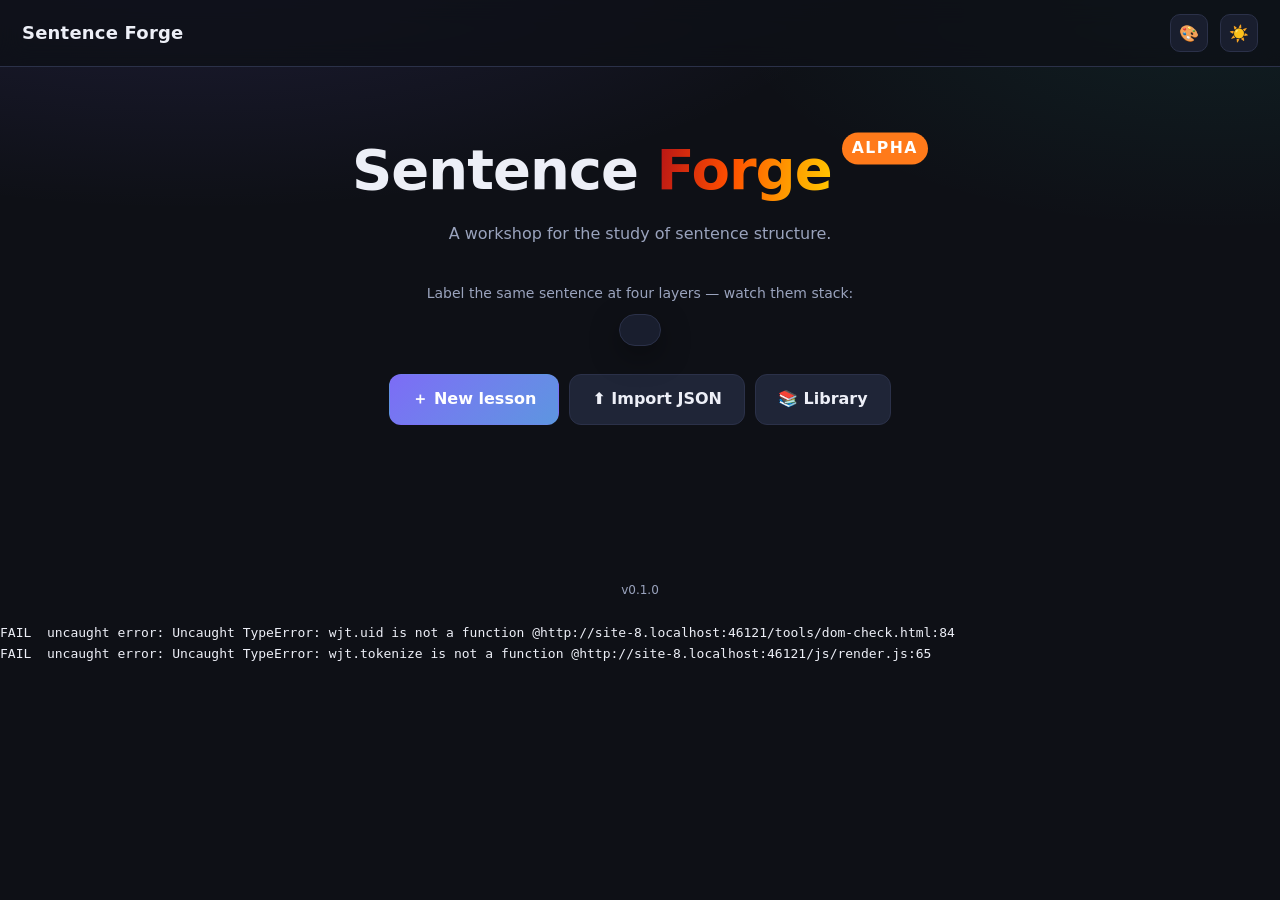
==== tools/dom-check.html @ 1b4c4500 "Clear 0.1.0 release blockers from the code audit Resolve the P0/P1 findings from docs/code-audit-0.1" ====
<!DOCTYPE html>
<html lang="en" data-theme="dark">
<head>
  <meta charset="UTF-8" />
  <title>Sentence Forge — DOM check</title>
  <link rel="stylesheet" href="../css/styles.css" />
</head>
<!--
  Headless render + runtime check. Not part of the app. It has two parts:

    - Parse-time checks (1–5): every label in the taxonomy renders its mark, each
      sample renders all its annotations, the palette builds, notes and the Key
      legend render. These use render/editor/store only.
    - Runtime checks (6–8): load the FULL app (app.js/display.js/quiz.js) against
      the real page chrome and verify boot, storage guards, the keyboard token
      selection path, and the confirmation dialog's a11y (audit P0-2/P0-3).

  Run it (the Git-Bash `>` redirect returns an EMPTY dump for this GUI process —
  use PowerShell Start-Process, which waits for the child and captures stdout):

    $edge = "C:\Program Files (x86)\Microsoft\Edge\Application\msedge.exe"
    $udd  = Join-Path $env:TEMP ("edge-udd-" + [guid]::NewGuid())
    $dump = Join-Path $env:TEMP ("dom-" + [guid]::NewGuid() + ".html")
    Start-Process -FilePath $edge -Wait -NoNewWindow -RedirectStandardOutput $dump `
      -ArgumentList "--headless=new","--disable-gpu","--no-sandbox",`
      "--virtual-time-budget=8000","--dump-dom","--user-data-dir=$udd",`
      "file:///C:/dev/sentences/tools/dom-check.html"
    node tools/dom-check-report.js $dump

  The temp user-data-dir and a Windows-style drive (file:///C:/…) are both
  required. Results are summarized in #result as PASS/FAIL lines. Read them with
  dom-check-report.js, NOT by grepping the dump — the dump includes this file's
  own script, and the strings "PASS" and "FAIL" appear in it as source text.
-->
<body>
  <!-- Real page chrome so app.js boots exactly as it does in index.html. -->
  <nav class="topbar">
    <a class="brand" href="#/">Sentence Forge</a>
    <button id="palette-toggle" aria-pressed="false">🎨</button>
    <button id="theme-toggle">☀️</button>
  </nav>
  <main id="app"></main>
  <div id="toasts" aria-live="polite"></div>
  <footer class="appfoot"><span data-role="version"></span></footer>
  <pre id="result"></pre>

  <script src="../js/labels.js"></script>
  <script src="../js/tokenize.js"></script>
  <script src="../js/store.js"></script>
  <script src="../js/examples.js"></script>
  <script src="../js/render.js"></script>
  <script src="../js/editor.js"></script>
  <script src="../js/display.js"></script>
  <script src="../js/quiz.js"></script>
  <script src="../js/app.js"></script>

  <script>
  (function () {
    var out = [];
    var fails = 0;
    function check(name, cond) {
      out.push((cond ? "PASS  " : "FAIL  ") + name);
      if (!cond) fails++;
    }
    function finish() {
      out.push(fails ? fails + " FAILURE(S)" : "ALL DOM CHECKS PASSED");
      document.getElementById("result").textContent = out.join("\n");
    }

    window.onerror = function (msg, src, line) {
      out.push("FAIL  uncaught error: " + msg + " @" + src + ":" + line);
      fails++;
      document.getElementById("result").textContent = out.join("\n");
    };

    var app = document.getElementById("app");

    // 1. Every label renders its mark over a real sentence: POS labels become
    //    chips above the word, the other three layers become span bars.
    //    One annotation per sentence keeps the lane packing trivial.
    Object.keys(wjt.LABELS).forEach(function (id) {
      var label = wjt.LABELS[id];
      var sentence = {
        id: wjt.uid(), text: "The curious fox darted across the frozen river.",
        annotations: [{ id: wjt.uid(), start: 4, end: 15, label: id, note: "" }],
      };
      var r = wjt.renderSentence(sentence, { layers: [label.layer] });
      app.appendChild(r.root);
      var isPos = label.layer === "pos";
      var mark = r.root.querySelector(isPos ? ".gl-chip" : ".gl-bar");
      check("label " + id + " renders a " + (isPos ? "chip" : "bar"), !!mark);
      if (mark) {
        check("label " + id + " mark carries its color",
          (mark.getAttribute("style") || "").indexOf(label.color) !== -1);
      }
      // A subtype must also render its parent's broad-class chip above it.
      if (isPos && label.parent) {
        check("subtype " + id + " renders a parent chip",
          !!r.root.querySelector(".gl-chip-parent"));
      }
    });

    // 2. Each sample lesson renders every one of its annotations.
    wjt.EXAMPLES.forEach(function (ex) {
      var lesson = ex.build();
      var marks = 0, expected = 0;
      lesson.sentences.forEach(function (s) {
        expected += s.annotations.length;
        var r = wjt.renderSentence(s, { layers: lesson.layers });
        app.appendChild(r.root);
        // Count one mark per annotation: bars, plus the *specific* chips only
        // (a POS subtype adds a second, parent chip that isn't its own mark).
        // Count distinct data-ann so a span wrapped across lines — which renders
        // one squared segment per line — still counts as a single mark.
        var ids = {};
        Array.prototype.forEach.call(
          r.root.querySelectorAll(".gl-bar, .gl-chip:not(.gl-chip-parent)"),
          function (el) { ids[el.dataset.ann] = 1; });
        marks += Object.keys(ids).length;
      });
      check("example " + ex.id + ": rendered " + marks + "/" + expected + " annotation marks",
        marks === expected && expected > 0);
    });

    // 3. The editor palette builds for all four layers, in both tier modes.
    [false, true].forEach(function (essentialOnly) {
      wjt.LAYER_ORDER.forEach(function (layerId) {
        var groups = 0, buttons = 0;
        if (wjt.layerHasSubtypes(layerId)) {
          wjt.baseLabelsForLayer(layerId).forEach(function (baseId) {
            var children = wjt.filterTier(wjt.childrenOf(baseId), essentialOnly);
            if (essentialOnly && !wjt.isEssential(baseId) && !children.length) return;
            groups++;
            buttons += 1 + children.length;
          });
        } else {
          buttons = groups = wjt.filterTier(wjt.labelsForLayer(layerId), essentialOnly).length;
        }
        check("palette layer " + layerId + " (essentialOnly=" + essentialOnly + "): " +
          groups + " groups / " + buttons + " buttons", groups > 0 && buttons > 0);
      });
    });

    // 4. Sentence-level note renders only when present, and is escaped.
    check("sentence note: null when absent",
      wjt.renderSentenceNote({ text: "No note." }) === null);
    check("sentence note: null when empty string",
      wjt.renderSentenceNote({ text: "x", notes: "" }) === null);
    var noteEl = wjt.renderSentenceNote({ text: "x", notes: "A <cleft> & such." });
    check("sentence note: renders a .sentence-note element",
      !!noteEl && noteEl.classList.contains("sentence-note"));
    check("sentence note: text is HTML-escaped",
      !!noteEl && noteEl.innerHTML.indexOf("&lt;cleft&gt;") !== -1 &&
      noteEl.innerHTML.indexOf("<cleft>") === -1);

    // 5. Present-mode Key legend: shows only shown layers annotated in the
    //    sentence, one item per distinct label (de-duped), swatch · abbr · name.
    var legSentence = {
      text: "x",
      annotations: [
        { label: "noun" }, { label: "noun" }, { label: "verb" },  // pos (noun repeats)
        { label: "subject" },                                      // part
      ],
    };
    check("legend: null when no layers shown",
      wjt.renderLegend(legSentence, []) === null);
    check("legend: null when shown layer has no annotations here",
      wjt.renderLegend({ text: "x", annotations: [{ label: "noun" }] }, ["clause"]) === null);
    var legEl = wjt.renderLegend(legSentence, ["pos"]);
    check("legend: renders a group for the shown layer",
      !!legEl && legEl.querySelectorAll(".legend-group").length === 1);
    check("legend: layer heading names the layer",
      !!legEl && legEl.querySelector(".legend-layer").textContent === wjt.LAYERS.pos.name);
    check("legend: one item per distinct label (noun de-duped)",
      !!legEl && legEl.querySelectorAll(".legend-item").length === 2);
    check("legend: item carries swatch, abbr, and name",
      !!legEl && (function () {
        var it = legEl.querySelector(".legend-item");
        return (it.querySelector(".swatch").getAttribute("style") || "").indexOf(wjt.LABELS.noun.color) !== -1 &&
          it.querySelector("b").textContent === wjt.LABELS.noun.abbr &&
          it.textContent.indexOf(wjt.LABELS.noun.name) !== -1;
      })());
    var legTwo = wjt.renderLegend(legSentence, ["pos", "part"]);
    check("legend: one group per shown layer with annotations",
      !!legTwo && legTwo.querySelectorAll(".legend-group").length === 2);

    /* -------------------------------------------------------------------- *
     * Runtime checks (6–8) — run AFTER app.js has booted the real app, so
     * these cover the P4 runtime paths the old harness never loaded. app.js
     * registered its DOMContentLoaded boot before this script, so its handler
     * fires first (clearing #app and routing to Home) and ours runs after.
     * -------------------------------------------------------------------- */
    document.addEventListener("DOMContentLoaded", function () {
      try { runtimeChecks(); }
      catch (e) { check("runtime checks threw: " + e.message, false); }
      finish();
    });

    function key(el, opts) {
      opts = opts || {};
      opts.bubbles = true; opts.cancelable = true;
      el.dispatchEvent(new KeyboardEvent("keydown", opts));
    }

    function runtimeChecks() {
      // 6. Boot renders content and the app didn't throw (audit P0-2). The Home
      //    view replaced #app wholesale; if boot had thrown, #app stays empty.
      check("P0-2: app booted and rendered a view into #app", app.children.length > 0);
      check("P0-2: footer version reflects wjt.VERSION",
        (document.querySelector('[data-role="version"]').textContent || "")
          .indexOf(wjt.VERSION) !== -1);

      // 6b. safeStorage swallows a store that throws on access, instead of
      //     letting it escape and blank the app (the P0-2 boot hazard).
      check("P0-2: wjt.safeStorage exposes get/set",
        !!wjt.safeStorage && typeof wjt.safeStorage.get === "function" &&
        typeof wjt.safeStorage.set === "function");
      var proto = Object.getPrototypeOf(localStorage);
      var origGet = proto.getItem, origSet = proto.setItem, savedOK = wjt.storageOK;
      try {
        proto.getItem = function () { throw new Error("storage disabled"); };
        proto.setItem = function () { throw new Error("storage disabled"); };
        wjt.storageOK = true;
        var got = wjt.safeStorage.get("anything");
        var setOK = wjt.safeStorage.set("anything", "x");
        check("P0-2: safeStorage.get returns null on a throwing store", got === null);
        check("P0-2: safeStorage.set returns false on a throwing store", setOK === false);
        check("P0-2: a throwing store flips wjt.storageOK false", wjt.storageOK === false);
      } finally {
        proto.getItem = origGet; proto.setItem = origSet; wjt.storageOK = savedOK;
      }

      // 7. Keyboard token selection (audit P0-3): interactive tokens are
      //    focusable buttons, and the keyboard gesture drives the SAME onSelect
      //    as a pointer drag — so a keyboard user can create a label.
      var picked = null;
      var r = wjt.renderSentence(
        { text: "The quick brown fox jumped.", annotations: [] },
        { layers: ["pos"], interactive: true, onSelect: function (range) { picked = range; } });
      app.appendChild(r.root);
      var toks = r.root.querySelectorAll(".gl-token");
      check("P0-3: interactive tokens are focusable buttons",
        toks.length > 0 && toks[0].getAttribute("role") === "button" &&
        toks[0].getAttribute("tabindex") !== null);
      check("P0-3: exactly one token starts in the Tab order (roving tabindex)",
        r.root.querySelectorAll('.gl-token[tabindex="0"]').length === 1);

      picked = null;
      key(toks[1], { key: "Enter" });
      check("P0-3: Enter on a token commits that single word",
        !!picked && picked.first === 1 && picked.last === 1);

      picked = null;
      key(toks[1], { key: "ArrowRight", shiftKey: true });  // extend head 1 -> 2
      var focused = r.root.querySelector('.gl-token[tabindex="0"]');
      check("P0-3: Shift+Arrow moves the roving focus to the extended word",
        focused === toks[2]);
      key(focused, { key: "Enter" });
      check("P0-3: Shift+Arrow then Enter commits a multi-word span",
        !!picked && picked.first === 1 && picked.last === 2);

      // 8. Confirmation dialog a11y (audit P0-3): named + Tab focus trap.
      var confirmed = false;
      wjt.confirmDialog({ message: "Delete this thing?", confirmText: "Delete",
        onConfirm: function () { confirmed = true; } });
      var modal = document.querySelector(".modal");
      check("P0-3: confirm dialog is a modal dialog",
        !!modal && modal.getAttribute("role") === "dialog" &&
        modal.getAttribute("aria-modal") === "true");
      var lb = modal && modal.getAttribute("aria-labelledby");
      var named = lb && document.getElementById(lb) &&
        document.getElementById(lb).textContent.indexOf("Delete this thing?") !== -1;
      check("P0-3: confirm dialog has an accessible name", !!named);

      var cancel = modal.querySelector(".btn:not(.btn-primary)");
      var ok = modal.querySelector(".btn-primary");
      // Focus-trap: assert only if headless focus tracking works (it does in
      // Chromium --headless=new); otherwise report that it was not exercised.
      ok.focus();
      if (document.activeElement === ok) {
        key(ok, { key: "Tab" });
        check("P0-3: Tab from the last button wraps to the first (focus trap)",
          document.activeElement === cancel);
        cancel.focus();
        key(cancel, { key: "Tab", shiftKey: true });
        check("P0-3: Shift+Tab from the first button wraps to the last",
          document.activeElement === ok);
      } else {
        check("P0-3: focus trap NOT EXERCISED (headless focus unavailable)", true);
      }
      // Close via Escape and confirm the callback never fired on a cancel path.
      key(document, { key: "Escape" });
      check("P0-3: Escape closes the dialog without confirming",
        !document.querySelector(".modal") && confirmed === false);
    }
  })();
  </script>
</body>
</html>
---- css/styles.css ----
/* ====================================================================
   Sentence Forge — design system
   ==================================================================== */

:root[data-theme="dark"] {
  --bg: #0e1016;
  --bg-soft: #141826;
  --card: #191e2e;
  --card-2: #1f2537;
  --line: #2b3149;
  --text: #edeff7;
  --muted: #9aa3bd;
  --accent: #7c6cf6;
  --accent-soft: rgba(124, 108, 246, 0.16);
  --accent-2: #2dd4bf;
  --danger: #f4574d;
  --ok: #34d399;
  --shadow: 0 10px 30px rgba(0, 0, 0, 0.35);
  --hl: rgba(255, 214, 79, 0.22);
  --hl-line: #ffd64f;
  --chip-text: #10131c;
  color-scheme: dark;
}

:root[data-theme="light"] {
  --bg: #f4f5fa;
  --bg-soft: #eceef6;
  --card: #ffffff;
  --card-2: #f6f7fc;
  --line: #dcdfeb;
  --text: #1c2133;
  --muted: #5d6478;
  --accent: #5b4bd6;
  --accent-soft: rgba(91, 75, 214, 0.12);
  --accent-2: #0d9488;
  --danger: #d43a31;
  --ok: #0e9f6e;
  --shadow: 0 10px 26px rgba(30, 35, 60, 0.12);
  --hl: rgba(255, 200, 40, 0.35);
  --hl-line: #d99c00;
  --chip-text: #16191f;
  color-scheme: light;
}

/* "Forge heat" brand palette — the glowing-metal gradient shared by the hero
   wordmark and the top-bar brand. Theme-independent (identical in light/dark). */
:root {
  --forge-gradient: linear-gradient(
    100deg,
    #b31217 0%, #ff4e00 20%, #ff9a00 35%, #ffd400 50%,
    #ff9a00 65%, #ff4e00 80%, #b31217 100%
  );
  --forge-solid: #ff7a1a;
}

* { box-sizing: border-box; margin: 0; padding: 0; }

html { scroll-behavior: smooth; }

body {
  font-family: "Segoe UI Variable Text", "Segoe UI", system-ui, -apple-system, "Helvetica Neue", sans-serif;
  background: var(--bg);
  background-image:
    radial-gradient(1200px 500px at 15% -10%, var(--accent-soft), transparent 60%),
    radial-gradient(900px 420px at 95% 0%, rgba(45, 212, 191, 0.08), transparent 55%);
  background-attachment: fixed;
  color: var(--text);
  line-height: 1.55;
  min-height: 100vh;
}

/* ---------------- top bar ---------------- */
.topbar {
  display: flex;
  align-items: center;
  gap: 12px;
  padding: 14px 22px;
  position: sticky;
  top: 0;
  z-index: 40;
  backdrop-filter: blur(12px);
  background: color-mix(in srgb, var(--bg) 78%, transparent);
  border-bottom: 1px solid var(--line);
}

.topbar .brand {
  font-weight: 700;
  font-size: 18px;
  letter-spacing: 0.2px;
  text-decoration: none;
  color: var(--text);
  display: flex;
  align-items: center;
  gap: 8px;
}

.topbar .brand .anvil {
  width: 22px;
  height: 22px;
  fill: var(--forge-solid);
  flex: none;
}
.topbar .brand em {
  font-style: normal;
  background: var(--forge-gradient);
  background-size: 100% 100%;
  -webkit-background-clip: text;
  background-clip: text;
  color: transparent;
}

/* Ko-fi badge lives in the footer. Centered under the version line. */
.appfoot .kofi { display: inline-flex; align-items: center; margin-top: 10px; }
.appfoot .kofi img { height: 36px; width: auto; border: 0; display: block; }

/* With the ko-fi badge gone from the topbar, the first toggle takes over the
   margin-left:auto that used to keep this cluster pinned to the right edge. */
#palette-toggle { margin-left: auto; }

#theme-toggle,
#palette-toggle {
  border: 1px solid var(--line);
  background: var(--card);
  color: var(--text);
  width: 38px;
  height: 38px;
  border-radius: 10px;
  font-size: 16px;
  cursor: pointer;
  transition: transform 0.15s ease, border-color 0.15s ease;
}
#theme-toggle:hover,
#palette-toggle:hover { transform: translateY(-1px); border-color: var(--accent); }
/* Pressed state for the color-blind palette toggle (aria-pressed=true). */
#palette-toggle[aria-pressed="true"] { border-color: var(--accent); box-shadow: inset 0 0 0 1px var(--accent); }

#app { max-width: 1060px; margin: 0 auto; padding: 26px 22px 90px; }

.view { animation: view-in 0.3s ease both; }
@keyframes view-in {
  from { opacity: 0; transform: translateY(8px); }
  to { opacity: 1; transform: none; }
}

/* ---------------- generic components ---------------- */
.card {
  background: var(--card);
  border: 1px solid var(--line);
  border-radius: 16px;
  padding: 20px;
  box-shadow: var(--shadow);
}

.btn {
  display: inline-flex;
  align-items: center;
  gap: 6px;
  padding: 8px 14px;
  border-radius: 10px;
  border: 1px solid var(--line);
  background: var(--card-2);
  color: var(--text);
  font: inherit;
  font-size: 14px;
  font-weight: 600;
  text-decoration: none;
  cursor: pointer;
  transition: transform 0.12s ease, border-color 0.12s ease, background 0.12s ease, box-shadow 0.12s ease;
  user-select: none;
}
.btn:hover { transform: translateY(-1px); border-color: var(--accent); }
.btn:active { transform: translateY(0); }
.btn:disabled { opacity: 0.55; cursor: default; transform: none; }

.btn-primary {
  background: linear-gradient(135deg, var(--accent), color-mix(in srgb, var(--accent) 60%, var(--accent-2)));
  border-color: transparent;
  color: #fff;
}
.btn-primary:hover { box-shadow: 0 6px 18px var(--accent-soft); border-color: transparent; }

.btn-accent { border-color: var(--accent-2); color: var(--accent-2); }
.btn-ghost { background: transparent; border-color: transparent; color: var(--muted); }
.btn-ghost:hover { color: var(--text); border-color: var(--line); }
.btn-danger:hover { border-color: var(--danger); color: var(--danger); }
.btn-sm { padding: 4px 9px; font-size: 13px; border-radius: 8px; }
.btn-big { padding: 12px 22px; font-size: 16px; border-radius: 12px; }

.btn-row { display: flex; align-items: center; gap: 10px; flex-wrap: wrap; margin-top: 12px; }
.btn-row-center { justify-content: center; }
.spacer { flex: 1; }

.muted-note { color: var(--muted); font-size: 13px; }

.pill {
  border: 1px solid var(--line);
  background: var(--card-2);
  color: var(--muted);
  font: inherit;
  font-size: 13px;
  font-weight: 600;
  padding: 5px 12px;
  border-radius: 999px;
  cursor: pointer;
  transition: all 0.15s ease;
}
.pill:hover { border-color: var(--accent); color: var(--text); }
.pill.is-on {
  background: var(--accent-soft);
  border-color: var(--accent);
  color: var(--text);
}
/* Fixed height so a pill that wraps to a second row never collapses into a
   thin bar; inline-flex vertically centers the label and its count. */
.pill-lg {
  display: inline-flex;
  align-items: center;
  min-height: 40px;
  box-sizing: border-box;
  font-size: 14px;
  padding: 8px 16px;
}
.pill-count {
  display: inline-block;
  background: var(--accent);
  color: #fff;
  border-radius: 999px;
  font-size: 11px;
  padding: 0 7px;
  margin-left: 4px;
}
.pill:not(.is-on) .pill-count { background: var(--line); color: var(--muted); }

.mini-pill {
  display: inline-block;
  font-size: 11px;
  font-weight: 700;
  letter-spacing: 0.3px;
  color: var(--accent);
  background: var(--accent-soft);
  border-radius: 999px;
  padding: 2px 9px;
  margin-right: 5px;
}

.swatch {
  display: inline-block;
  width: 14px;
  height: 14px;
  border-radius: 4px;
  background: var(--c, var(--accent));
  flex: none;
}

.empty-state { text-align: center; padding: 44px 24px; }
.empty-emoji { font-size: 42px; margin-bottom: 10px; }
.empty-anvil {
  width: 48px;
  height: 48px;
  fill: var(--muted);
  margin-bottom: 10px;
}
.empty-state p { color: var(--muted); max-width: 420px; margin: 6px auto 0; }

.hint-strip {
  margin: 16px 0;
  padding: 10px 16px;
  border-radius: 12px;
  border: 1px dashed var(--line);
  color: var(--muted);
  font-size: 14px;
  background: var(--bg-soft);
}

/* ---------------- toasts ---------------- */
#toasts {
  position: fixed;
  bottom: 20px;
  left: 50%;
  transform: translateX(-50%);
  display: flex;
  flex-direction: column;
  align-items: center;
  gap: 8px;
  z-index: 100;
  pointer-events: none;
}
.toast {
  background: var(--card);
  border: 1px solid var(--accent);
  color: var(--text);
  padding: 10px 18px;
  border-radius: 12px;
  font-size: 14px;
  box-shadow: var(--shadow);
  animation: toast-in 0.25s ease;
  max-width: min(90vw, 480px);
}
.toast.hide { opacity: 0; transition: opacity 0.4s ease; }
@keyframes toast-in { from { opacity: 0; transform: translateY(10px); } }

/* ====================================================================
   Library
   ==================================================================== */
.hero { text-align: center; padding: 34px 10px 30px; }
.hero h1 {
  font-size: clamp(38px, 6vw, 56px);
  font-weight: 800;
  letter-spacing: -1px;
}
.hero h1 .fx {
  background: var(--forge-gradient);
  background-size: 220% 100%;
  -webkit-background-clip: text;
  background-clip: text;
  color: transparent;
  animation: forge-heat 4s ease-in-out infinite;
}
@keyframes forge-heat {
  0%   { background-position: 0% 50%; }
  50%  { background-position: 100% 50%; }
  100% { background-position: 0% 50%; }
}
@media (prefers-reduced-motion: reduce) {
  .hero h1 .fx { animation: none; }
}
/* "Alpha" badge riding the end of the wordmark. */
.hero h1 .hero-alpha {
  display: inline-block;
  vertical-align: top;
  transform: translateY(0.35em);
  margin-left: 10px;
  font-size: 0.28em;
  font-weight: 800;
  letter-spacing: 1.5px;
  text-transform: uppercase;
  color: #fff;
  -webkit-text-fill-color: #fff;
  background: var(--forge-solid);
  border-radius: 999px;
  padding: 4px 10px;
}
.hero p { color: var(--muted); margin-top: 8px; font-size: 16px; }
.hero-actions { margin: 20px 0 42px; }

/* ---- "how the blocks work" self-playing demo (above Your lessons) ---- */
.blocks-demo { text-align: center; margin: 6px 0 8px; }
.blocks-demo-cap { color: var(--muted); font-size: 14px; margin-bottom: 10px; }
.blocks-demo-card {
  display: inline-block;
  position: relative;
  max-width: 100%;
  padding: 14px 20px 16px;
}
.blocks-demo-stage { display: flex; justify-content: center; }
.blocks-demo-stage .gl-sentence { align-items: center; }
/* Colour eases in with the Words layer instead of snapping on. */
.blocks-demo-stage .gl-token { transition: border-bottom-color 0.3s ease; }

.blocks-demo-steps {
  display: flex;
  align-items: center;
  justify-content: center;
  gap: 8px;
  margin-top: 12px;
}
.blocks-demo-pill {
  font-size: 11px;
  font-weight: 800;
  letter-spacing: 0.5px;
  text-transform: uppercase;
  color: var(--muted);
  background: var(--card-2);
  border: 1px solid var(--line);
  border-radius: 999px;
  padding: 3px 12px;
  transition: color 0.25s ease, background 0.25s ease, border-color 0.25s ease;
}
.blocks-demo-pill.is-on {
  color: var(--accent);
  background: var(--accent-soft);
  border-color: var(--accent);
}
.blocks-demo-arrow { color: var(--muted); font-size: 12px; opacity: 0.7; }

/* Fake pointer that clicks each step pill as its layer appears. */
.blocks-demo-cursor {
  position: absolute;
  top: 0;
  left: 0;
  width: 22px;
  height: 22px;
  z-index: 3;
  pointer-events: none;
  transform-origin: top left;
  transition: transform 0.45s cubic-bezier(0.4, 0.1, 0.2, 1);
  filter: drop-shadow(0 2px 3px rgba(0, 0, 0, 0.4));
}
.blocks-demo-cursor svg { display: block; }
.blocks-demo-cursor svg path {
  fill: #fff;
  stroke: #10131c;
  stroke-width: 1.4;
  stroke-linejoin: round;
}
/* The tap scale lives on the inner svg so it can't fight the wrapper's
   translate; its origin is the pointer tip so the tip stays put. */
.blocks-demo-cursor.is-tap svg {
  transform-origin: 6px 4px;
  animation: bd-cursor-tap 0.32s ease;
}
@keyframes bd-cursor-tap {
  0%, 100% { transform: scale(1); }
  45% { transform: scale(0.76); }
}
.blocks-demo-pill.is-tap { animation: bd-pill-tap 0.5s ease; }
@keyframes bd-pill-tap {
  0% { box-shadow: 0 0 0 0 var(--accent-soft); }
  100% { box-shadow: 0 0 0 9px transparent; }
}
@media (prefers-reduced-motion: reduce) {
  .blocks-demo-cursor { display: none; }
}

.lesson-grid {
  display: grid;
  grid-template-columns: repeat(auto-fill, minmax(310px, 1fr));
  gap: 16px;
  margin-top: 10px;
}
.lesson-card { display: flex; flex-direction: column; transition: transform 0.15s ease, border-color 0.15s ease; }
.lesson-card:hover { transform: translateY(-3px); border-color: var(--accent); }
.lesson-card h3 { font-size: 18px; }
.lesson-desc { color: var(--muted); font-size: 13px; margin-top: 4px; flex: 0; }
.lesson-meta { display: flex; gap: 6px; color: var(--muted); font-size: 13px; margin-top: 10px; }
.lesson-layers { margin-top: 8px; }
.lesson-actions { margin-top: auto; padding-top: 14px; }

.section-title {
  font-size: 15px;
  font-weight: 800;
  letter-spacing: 0.6px;
  text-transform: uppercase;
  color: var(--muted);
  margin: 26px 0 12px;
}
.section-head { display: flex; align-items: center; justify-content: space-between; gap: 12px; }
.section-head .section-title { margin-bottom: 0; }
.appfoot { text-align: center; padding: 24px 12px; color: var(--muted); font-size: 12px; }
.section-sub { margin: -6px 0 12px; }
.examples-block { margin-top: 8px; }
.example-card { display: flex; flex-direction: column; border-style: dashed; }
.example-card:hover { border-color: var(--accent-2); border-style: solid; transform: translateY(-3px); }
.example-card .lesson-desc { flex: 1; }

/* ====================================================================
   Sentence rendering (shared by editor / present / quiz)
   ==================================================================== */
/* Tokens wrap onto successive lines: one .gl-grid per visual line, stacked
   vertically so a long sentence grows downward instead of scrolling sideways. */
.gl-sentence {
  display: flex;
  flex-direction: column;
  align-items: flex-start;
  row-gap: 10px;
  padding: 6px 2px 10px;
}

.gl-grid {
  display: inline-grid;
  column-gap: 0.42em;
  row-gap: 7px;
  align-items: center;
  justify-content: start;
  padding: 4px;
  max-width: 100%;
  /* Only an over-wide single line (e.g. one token longer than the container)
     scrolls, and it scrolls alone — never the whole sentence. The scrollbar
     chrome is hidden: a long annotation label wider than its token no longer
     shows a bar (the recurring narrow-width eyesore), while an over-wide token
     stays reachable by wheel/trackpad/touch scroll. */
  overflow-x: auto;
  scrollbar-width: none;          /* Firefox */
}
.gl-grid::-webkit-scrollbar { display: none; }   /* Chromium / Edge / WebKit */

.gl-token {
  font-size: 19px;
  padding: 2px 1px 4px;
  border-bottom: 3px solid transparent;
  border-radius: 4px 4px 0 0;
  white-space: nowrap;
  touch-action: none;
}
.gl-size-lg .gl-token { font-size: clamp(24px, 3.4vw, 34px); border-bottom-width: 4px; }

.gl-grid.is-interactive .gl-token { cursor: crosshair; }
.gl-grid.is-interactive .gl-token:hover { background: var(--accent-soft); }

.gl-token.has-pos { border-bottom-color: var(--c); }

.gl-token.is-sel { background: var(--accent-soft); box-shadow: 0 0 0 1px var(--accent); }
.gl-token.is-sel-first { border-top-left-radius: 6px; border-bottom-left-radius: 6px; }
.gl-token.is-sel-last { border-top-right-radius: 6px; border-bottom-right-radius: 6px; }

.gl-token.is-hl {
  background: var(--hl);
  box-shadow: 0 2px 0 var(--hl-line);
  animation: hl-pulse 1.6s ease infinite;
}
@keyframes hl-pulse {
  0%, 100% { box-shadow: 0 2px 0 var(--hl-line); }
  50% { box-shadow: 0 3px 0 var(--hl-line), 0 0 14px var(--hl); }
}
.gl-token.is-hl-first { border-top-left-radius: 6px; border-bottom-left-radius: 6px; }
.gl-token.is-hl-last { border-top-right-radius: 6px; border-bottom-right-radius: 6px; }

.gl-chip {
  justify-self: center;
  font: inherit;
  font-size: 10.5px;
  font-weight: 800;
  letter-spacing: 0.4px;
  color: var(--chip-text);
  background: var(--c);
  border: none;
  border-radius: 6px;
  padding: 1px 7px;
  cursor: pointer;
  transition: transform 0.12s ease;
  animation: pop-in 0.22s ease both;
}
.gl-chip:hover { transform: scale(1.12); }
.gl-size-lg .gl-chip { font-size: 13px; padding: 2px 9px; }

/* Family (broad-class) chip stacked above a drilled-down subtype chip. */
.gl-chip-parent {
  background: color-mix(in srgb, var(--c) 20%, var(--card));
  color: var(--c);
  box-shadow: inset 0 0 0 1px color-mix(in srgb, var(--c) 60%, transparent);
  font-weight: 800;
  letter-spacing: 0.2px;
}

.gl-bar {
  font: inherit;
  display: flex;
  align-items: center;
  gap: 6px;
  min-width: 0;
  /* One labeled bar's natural height (12px x 1.55 + 5px padding + 4px border),
     so an empty continuation segment of a wrapped span can't collapse into a
     thin bar. Same collapse the layer pills solve with .pill-lg min-height. */
  min-height: 28px;
  border: 1px solid color-mix(in srgb, var(--c) 55%, transparent);
  border-top: 3px solid var(--c);
  background: color-mix(in srgb, var(--c) 13%, var(--card));
  color: var(--text);
  border-radius: 7px;
  padding: 2px 8px 3px;
  font-size: 12px;
  cursor: pointer;
  text-align: left;
  transition: transform 0.12s ease, background 0.12s ease;
  animation: pop-in 0.22s ease both;
}
.gl-bar:hover { transform: translateY(-1px); background: color-mix(in srgb, var(--c) 24%, var(--card)); }

/* Segment edges cut by a line break: square the inner corner and drop the
   cut border so a wrapped chip/bar reads as one continuous band. */
.gl-bar.is-cont-left, .gl-chip.is-cont-left {
  border-top-left-radius: 0; border-bottom-left-radius: 0;
}
.gl-bar.is-cont-right, .gl-chip.is-cont-right {
  border-top-right-radius: 0; border-bottom-right-radius: 0;
}
.gl-bar.is-cont-left { border-left-color: transparent; }
.gl-bar.is-cont-right { border-right-color: transparent; }

.gl-bar-abbr { font-weight: 800; color: var(--c); flex: none; }
.gl-bar-name { overflow: hidden; text-overflow: ellipsis; white-space: nowrap; color: var(--muted); }
.gl-bar-note { flex: none; font-size: 11px; opacity: 0.8; }
.gl-size-lg .gl-bar { font-size: 15px; padding: 4px 10px 5px; border-radius: 9px; min-height: 37px; }

/* Reserved-but-hidden layer (Present mode): keeps its grid track's height so a
   toggled layer appears in place instead of resizing the whole block.
   visibility:hidden also makes the chip/bar unclickable, which is what we want. */
.gl-hidden { visibility: hidden; }

@keyframes pop-in {
  from { opacity: 0; transform: scale(0.85); }
  to { opacity: 1; transform: none; }
}

/* ---------------- sentence type badges ---------------- */
.type-badges { display: flex; gap: 8px; flex-wrap: wrap; justify-content: center; margin-top: 16px; }
.type-badge {
  display: inline-flex;
  align-items: baseline;
  gap: 6px;
  font: inherit;
  background: color-mix(in srgb, var(--c) 14%, var(--card));
  border: 1px solid color-mix(in srgb, var(--c) 55%, transparent);
  border-left: 4px solid var(--c);
  border-radius: 8px;
  padding: 4px 12px;
  color: var(--text);
  cursor: default;
  animation: pop-in 0.22s ease both;
}
button.type-badge { cursor: pointer; transition: transform 0.12s ease, background 0.12s ease; }
button.type-badge:hover { transform: translateY(-1px); background: color-mix(in srgb, var(--c) 26%, var(--card)); }
.type-badge-cat {
  font-size: 10px;
  font-weight: 800;
  letter-spacing: 0.6px;
  text-transform: uppercase;
  color: var(--muted);
}
.type-badge-name { font-weight: 700; color: var(--c); }
.gl-size-lg + .type-badges .type-badge, .stage .type-badge { font-size: 15px; padding: 6px 14px; }

/* ---------------- editor sentence-type picker ---------------- */
.type-picker { display: flex; flex-direction: column; gap: 6px; margin-bottom: 12px; }
.type-picker-row { display: flex; align-items: center; gap: 6px; flex-wrap: wrap; }
.type-picker-label {
  font-size: 11px;
  font-weight: 800;
  letter-spacing: 0.6px;
  text-transform: uppercase;
  color: var(--muted);
  min-width: 74px;
}
.type-pill { font-size: 12px; padding: 3px 10px; }
.type-pill.is-on {
  background: color-mix(in srgb, var(--c) 18%, var(--card-2));
  border-color: var(--c);
  color: var(--text);
}
.type-pill.is-on .pill-count, .type-pill.is-on::after { color: var(--c); }

/* ---------------- sentence note ---------------- */
/* Present-mode line under the type badges; only shown when a note exists. */
.sentence-note {
  max-width: 640px;
  margin: 12px auto 0;
  text-align: center;
  color: var(--muted);
  font-size: 14px;
  font-style: italic;
  line-height: 1.4;
}
.stage .sentence-note { font-size: 15px; }
.sentence-note-tag {
  font-size: 10px;
  font-weight: 800;
  letter-spacing: 0.6px;
  text-transform: uppercase;
  font-style: normal;
}
/* Editor: free-text note field beneath the type picker. */
.sentence-note-edit { display: flex; align-items: center; gap: 6px; margin-bottom: 12px; }
.sentence-notes-input {
  flex: 1;
  min-width: 0;
  background: var(--bg-soft);
  border: 1px solid var(--line);
  border-radius: 8px;
  color: var(--text);
  font: inherit;
  font-size: 13px;
  padding: 5px 10px;
  outline: none;
}
.sentence-notes-input:focus { border-color: var(--accent); }
/* Practice feedback: note appended after the type explanation. */
.quiz-note { color: var(--muted); font-style: italic; }

/* ---------------- popover ---------------- */
.gl-popover {
  position: absolute;
  z-index: 60;
  background: var(--card);
  border: 1px solid var(--line);
  border-radius: 14px;
  box-shadow: var(--shadow);
  padding: 14px;
  width: min(440px, calc(100vw - 24px));
  max-height: min(72vh, 620px);
  overflow-y: auto;
  animation: pop-in 0.16s ease both;
}

/* ---------------- confirm modal ---------------- */
.modal-backdrop {
  position: fixed;
  inset: 0;
  z-index: 80;               /* above .topbar (40) and .gl-popover (60) */
  display: flex;
  align-items: center;
  justify-content: center;
  padding: 16px;
  background: color-mix(in srgb, var(--bg) 55%, transparent);
  backdrop-filter: blur(3px);
}
.modal {
  background: var(--card);
  border: 1px solid var(--line);
  border-radius: 14px;
  box-shadow: var(--shadow);
  padding: 20px;
  width: min(440px, calc(100vw - 32px));
  animation: pop-in 0.16s ease both;
}
.modal-msg { margin: 0 0 16px; color: var(--text); line-height: 1.5; }
.modal-actions { justify-content: flex-end; }

.palette-target {
  font-size: 13px;
  color: var(--muted);
  font-style: italic;
  margin-bottom: 8px;
  border-bottom: 1px solid var(--line);
  padding-bottom: 8px;
}
.palette-group { margin-top: 10px; }
.palette-group:first-of-type { margin-top: 0; }
.palette-group-name {
  font-size: 11px;
  font-weight: 800;
  letter-spacing: 1px;
  text-transform: uppercase;
  color: var(--muted);
  margin-bottom: 6px;
}
.palette-grid { display: flex; flex-wrap: wrap; gap: 6px; }
.palette-grid-stacked { flex-direction: column; align-items: stretch; gap: 8px; }
.palette-subgroup {
  display: flex;
  flex-wrap: wrap;
  gap: 6px;
  align-items: center;
  padding-bottom: 8px;
  border-bottom: 1px dashed var(--line);
}
.palette-subgroup:last-child { padding-bottom: 0; border-bottom: none; }
.palette-label {
  font: inherit;
  font-size: 12.5px;
  color: var(--text);
  background: color-mix(in srgb, var(--c) 12%, var(--card-2));
  border: 1px solid color-mix(in srgb, var(--c) 45%, transparent);
  border-left: 4px solid var(--c);
  border-radius: 8px;
  padding: 4px 9px;
  cursor: pointer;
  transition: transform 0.1s ease, background 0.1s ease;
}
.palette-label b { color: var(--c); margin-right: 2px; }
.palette-label:hover { transform: translateY(-1px); background: color-mix(in srgb, var(--c) 26%, var(--card-2)); }
.palette-subgroup > .palette-label:first-child { font-weight: 700; }
.palette-label-sub {
  font-size: 11.5px;
  padding: 3px 8px;
  background: color-mix(in srgb, var(--c) 7%, var(--card-2));
  border-left-width: 3px;
  color: var(--muted);
}
.palette-label-sub b { font-weight: 700; }
.palette-label-sub:hover { color: var(--text); background: color-mix(in srgb, var(--c) 18%, var(--card-2)); }

.ann-details-head { display: flex; align-items: center; gap: 8px; }
.ann-details-quote { font-style: italic; color: var(--muted); margin: 8px 0 6px; }
.ann-details-desc { font-size: 14px; }
.ann-details-example { font-size: 13px; color: var(--muted); margin-top: 6px; }
.ann-details-example b { color: var(--accent-2); }
.ann-note {
  margin-top: 10px;
  background: var(--accent-soft);
  border-left: 3px solid var(--accent);
  border-radius: 6px;
  padding: 8px 12px;
  font-size: 14px;
}
.ann-details textarea { margin-top: 10px; }

/* ====================================================================
   Editor
   ==================================================================== */
.editor-head-top { display: flex; align-items: center; gap: 8px; flex-wrap: wrap; }

.saved-flash {
  color: var(--ok);
  font-size: 13px;
  font-weight: 700;
  opacity: 0;
}
.saved-flash.show { animation: saved 1.6s ease both; }
@keyframes saved {
  0% { opacity: 0; transform: translateY(3px); }
  15%, 70% { opacity: 1; transform: none; }
  100% { opacity: 0; }
}

.title-input, .desc-input {
  width: 100%;
  background: transparent;
  border: none;
  border-bottom: 1px solid transparent;
  color: var(--text);
  font: inherit;
  padding: 4px 2px;
  outline: none;
}
.title-input { font-size: 26px; font-weight: 800; margin-top: 10px; }
.desc-input { font-size: 14px; color: var(--muted); }
.title-input:hover, .desc-input:hover,
.title-input:focus, .desc-input:focus { border-bottom-color: var(--line); }

.layer-toggles { display: flex; align-items: center; gap: 8px; flex-wrap: wrap; margin-top: 12px; }
.layer-toggles-label { color: var(--muted); font-size: 13px; font-weight: 600; }

.sentence-list { display: flex; flex-direction: column; gap: 14px; }

.sentence-card-head {
  display: flex;
  align-items: center;
  gap: 10px;
  border-bottom: 1px solid var(--line);
  padding-bottom: 10px;
  margin-bottom: 8px;
}
.sentence-num { font-weight: 800; font-size: 13px; letter-spacing: 0.6px; text-transform: uppercase; color: var(--accent); }
.sentence-meta { color: var(--muted); font-size: 13px; }
.sentence-tip { color: var(--muted); font-size: 13px; font-style: italic; padding: 2px 4px 0; }

.text-edit {
  width: 100%;
  background: var(--bg-soft);
  border: 1px solid var(--line);
  border-radius: 10px;
  color: var(--text);
  font: inherit;
  font-size: 15px;
  padding: 10px 12px;
  resize: vertical;
  outline: none;
}
.text-edit:focus { border-color: var(--accent); }

.add-text-card h3 { font-size: 15px; margin-bottom: 10px; color: var(--muted); }

/* ====================================================================
   Present mode
   ==================================================================== */
/* Present gets a wider column than the rest of the app so the sentence has more
   room to breathe (and wraps less), and a trimmed bottom padding so the stage
   can claim the height. The view is a full-height flex column whose middle —
   the stage — is the only part that scrolls. */
#app:has(.view-present) { max-width: 1280px; padding-bottom: 28px; }

.view-present {
  display: flex;
  flex-direction: column;
  min-height: calc(100vh - 120px);
}

/* Title and the Edit / Quiz / Full screen actions share one row: the title
   column grows to fill (basis 0 so its long description never forces a wrap),
   the actions stay a fixed cluster on the right. */
.present-head { display: flex; align-items: flex-start; gap: 12px; flex-wrap: wrap; margin-bottom: 14px; }
.present-title { flex: 1 1 0; min-width: 0; }
.present-title h2 { font-size: 22px; }
.present-title .muted-note {
  display: -webkit-box;
  -webkit-line-clamp: 2;
  -webkit-box-orient: vertical;
  overflow: hidden;
}
.present-actions { display: flex; align-items: center; gap: 8px; flex: none; }

.present-controls { display: flex; align-items: center; gap: 10px; flex-wrap: wrap; margin-bottom: 14px; }
/* align-content:flex-start keeps wrapped rows from being stretched into thin
   bars; the pills carry their own fixed height. */
.layer-chips { display: flex; align-items: center; align-content: flex-start; gap: 8px; flex-wrap: wrap; }

/* Stage + the vertical sentence switcher sit side by side; the stage takes all
   remaining width and height, the switcher is a fixed rail on the right. */
.present-main { display: flex; align-items: stretch; gap: 16px; flex: 1 1 auto; min-height: 0; }

.stage {
  flex: 1 1 auto;
  min-width: 0;
  min-height: 260px;
  display: flex;
  flex-direction: column;
  align-items: center;
  /* safe center: centers when it fits, falls back to start when the breakdown
     is taller than the card so the top can't be clipped past the scroll edge. */
  justify-content: safe center;
  text-align: center;
  padding: 34px 30px;
  overflow: auto;
}
.stage .gl-sentence { max-width: 100%; }
.stage-counter {
  font-size: 12px;
  font-weight: 800;
  letter-spacing: 1.4px;
  text-transform: uppercase;
  color: var(--muted);
  margin-bottom: 18px;
}
.stage-tip { color: var(--muted); font-style: italic; margin-top: 16px; }

/* Key button reuses the pill "on" look so its pressed state reads at a glance. */
.btn[data-act="key"].is-on { background: var(--accent-soft); border-color: var(--accent); color: var(--text); }

/* The Key legend: a muted full-width band under the stage. Each shown layer is a
   group (heading + its labels); every label is a swatch · abbr · name item, with
   generous gaps so it stays legible on a projector. */
.present-legend {
  margin-top: 14px;
  padding: 14px 18px;
  background: var(--card-2);
  border: 1px solid var(--line);
  border-radius: 12px;
  animation: view-in 0.25s ease both;
}
.legend-group { display: flex; flex-wrap: wrap; align-items: baseline; gap: 10px 18px; }
.legend-group + .legend-group { margin-top: 12px; }
.legend-layer {
  flex: none;
  font-size: 12px;
  font-weight: 800;
  letter-spacing: 1px;
  text-transform: uppercase;
  color: var(--muted);
}
.legend-items { display: flex; flex-wrap: wrap; gap: 10px 18px; }
.legend-item { display: inline-flex; align-items: center; gap: 7px; font-size: 15px; }
.legend-item b { font-weight: 700; }

.explain { margin-top: 14px; animation: view-in 0.25s ease both; }

.present-nav {
  display: flex;
  flex-direction: column;
  align-items: center;
  justify-content: flex-start;
  gap: 18px;
  flex: none;
}
.dots {
  display: flex;
  flex-direction: column;
  flex-wrap: wrap;
  align-content: center;
  gap: 8px;
  justify-content: center;
}
.dot {
  width: 11px;
  height: 11px;
  border-radius: 50%;
  border: 1px solid var(--line);
  background: var(--card-2);
  cursor: pointer;
  padding: 0;
  transition: all 0.15s ease;
}
.dot.is-on { background: var(--accent); border-color: var(--accent); transform: scale(1.25); }

/* Full screen: the view leaves #app's centered column, so it supplies its own
   backdrop and padding. The stage still owns the scroll. */
.view-present.is-fullscreen {
  background: var(--bg);
  padding: 26px 40px;
  min-height: 0;
}

/* ====================================================================
   Quiz mode
   ==================================================================== */
.quiz-setup h3 { margin: 14px 0 8px; font-size: 15px; }
.quiz-setup h3:first-child { margin-top: 0; }

.quiz-head { display: flex; align-items: center; gap: 12px; margin-bottom: 16px; }
.quiz-progress {
  flex: 1;
  height: 10px;
  background: var(--card-2);
  border: 1px solid var(--line);
  border-radius: 999px;
  overflow: hidden;
}
.quiz-progress-fill {
  height: 100%;
  border-radius: 999px;
  background: linear-gradient(90deg, var(--accent), var(--accent-2));
  transition: width 0.4s ease;
}
.quiz-score { font-weight: 800; color: var(--ok); }
.quiz-streak { font-weight: 800; color: #f5a623; animation: pop-in 0.3s ease; }

.quiz-card { padding: 26px; }
.quiz-count {
  font-size: 12px;
  font-weight: 800;
  letter-spacing: 1.2px;
  text-transform: uppercase;
  color: var(--muted);
}
.quiz-prompt { font-size: 21px; margin: 8px 0 16px; }
.quiz-prompt mark { background: var(--hl); color: inherit; border-radius: 4px; padding: 0 5px; box-shadow: 0 2px 0 var(--hl-line); }
.prompt-label {
  color: var(--c);
  border-bottom: 3px solid var(--c);
  font-weight: 800;
}

.quiz-stage {
  background: var(--bg-soft);
  border: 1px solid var(--line);
  border-radius: 12px;
  padding: 16px;
  margin-bottom: 16px;
}

.quiz-answers { display: flex; flex-wrap: wrap; gap: 10px; }
.quiz-option {
  font: inherit;
  font-size: 15px;
  font-weight: 600;
  color: var(--text);
  background: var(--card-2);
  border: 1px solid var(--line);
  border-left: 5px solid var(--c);
  border-radius: 10px;
  padding: 10px 18px;
  cursor: pointer;
  transition: transform 0.12s ease, border-color 0.12s ease;
}
.quiz-option:hover:not(:disabled) { transform: translateY(-1px); border-color: var(--c); }
.quiz-option.is-right { border-color: var(--ok); background: color-mix(in srgb, var(--ok) 16%, var(--card-2)); }
.quiz-option.is-wrong { border-color: var(--danger); background: color-mix(in srgb, var(--danger) 14%, var(--card-2)); animation: shake 0.3s ease; }
@keyframes shake {
  25% { transform: translateX(-4px); }
  75% { transform: translateX(4px); }
}

.quiz-feedback {
  margin-top: 16px;
  border-radius: 12px;
  padding: 14px 16px;
  font-size: 15px;
  animation: view-in 0.25s ease both;
}
.quiz-feedback.is-right { background: color-mix(in srgb, var(--ok) 12%, var(--card)); border: 1px solid var(--ok); }
.quiz-feedback.is-wrong { background: color-mix(in srgb, var(--danger) 10%, var(--card)); border: 1px solid var(--danger); }

.quiz-results { text-align: center; padding: 40px 26px; position: relative; overflow: hidden; }
.quiz-results h2 { margin-top: 16px; }
.quiz-results h3 { margin: 22px 0 10px; font-size: 15px; color: var(--muted); text-align: left; }

.score-ring {
  width: 130px;
  height: 130px;
  margin: 0 auto;
  border-radius: 50%;
  display: flex;
  align-items: center;
  justify-content: center;
  background: conic-gradient(var(--accent) calc(var(--pct) * 1%), var(--card-2) 0);
  animation: pop-in 0.4s ease both;
}
.score-ring span {
  width: 102px;
  height: 102px;
  border-radius: 50%;
  background: var(--card);
  display: flex;
  align-items: center;
  justify-content: center;
  font-size: 30px;
  font-weight: 800;
}

.missed-row {
  display: flex;
  gap: 10px;
  align-items: flex-start;
  text-align: left;
  padding: 10px 12px;
  border: 1px solid var(--line);
  border-radius: 10px;
  margin-bottom: 8px;
  background: var(--card-2);
  font-size: 14px;
}
.missed-row .swatch { margin-top: 4px; }

.confetti { position: absolute; inset: 0; pointer-events: none; overflow: hidden; }
.confetti span {
  position: absolute;
  top: -30px;
  animation: fall 3s linear both;
}
@keyframes fall {
  to { transform: translateY(110vh) rotate(360deg); opacity: 0.4; }
}

/* ---------------- small screens ---------------- */
@media (max-width: 640px) {
  #app { padding: 16px 12px 70px; }
  .card { padding: 14px; }
  .quiz-prompt { font-size: 18px; }
  .hero p br { display: none; }

  /* Not enough width for a side rail: drop the switcher below the stage, laid
     out horizontally again, and let the page scroll rather than the stage. */
  .view-present { min-height: 0; }
  .present-main { flex-direction: column; }
  .stage { overflow: visible; }
  .present-nav { flex-direction: row; margin-top: 4px; }
  .dots { flex-direction: row; flex-wrap: wrap; }
}
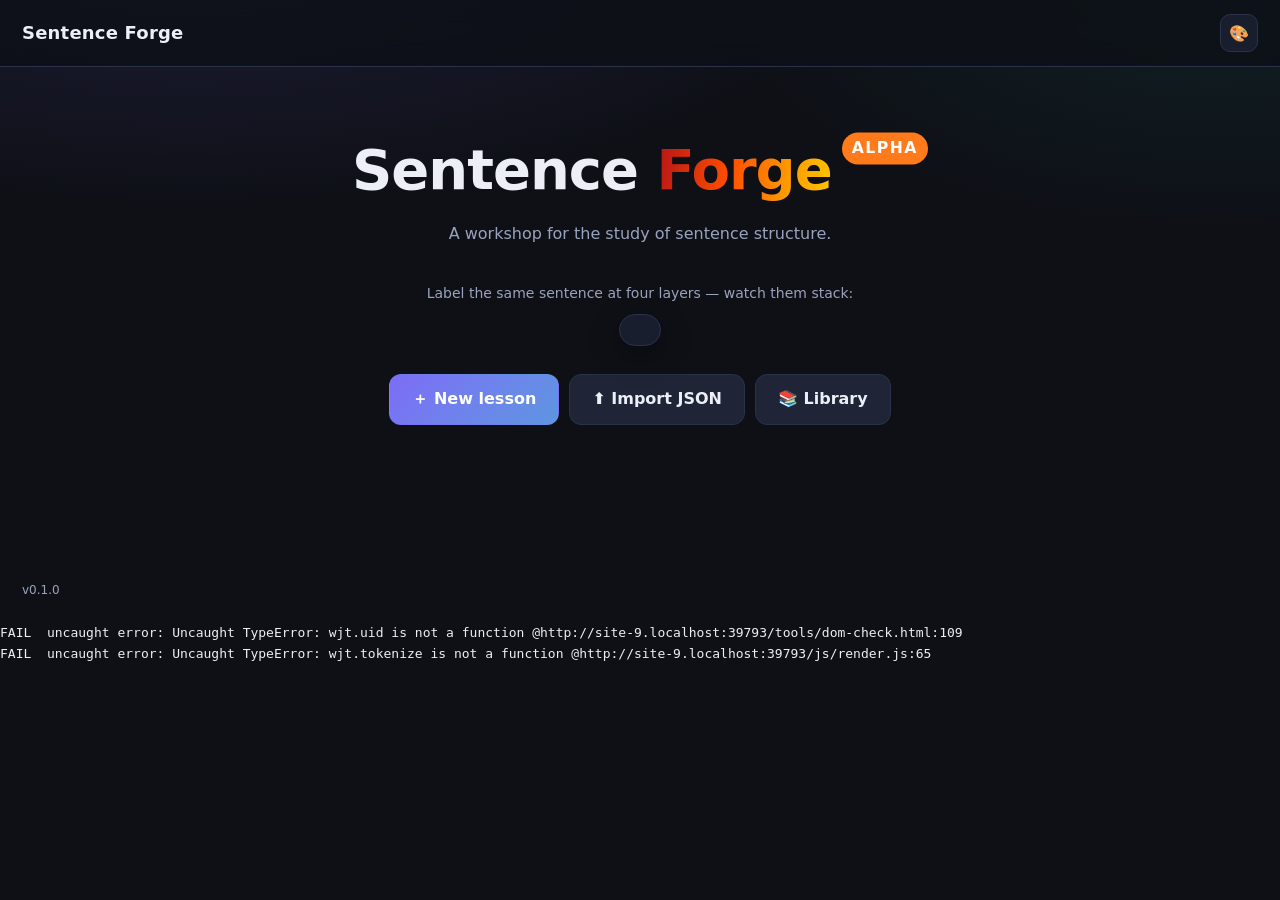
==== commit 2b3739c8: "Assignment mode Phases 2-3: the builder view and the two print surfaces Phase 2 (order 008) put a fr" ====
--- a/tools/dom-check.html
+++ b/tools/dom-check.html
@@ -4,6 +4,10 @@
   <meta charset="UTF-8" />
   <title>Sentence Forge — DOM check</title>
   <link rel="stylesheet" href="../css/styles.css" />
+  <!-- Deterministic layout measurement: collapse entry animations to 0s so the
+       presentation checks (9–10) measure settled bounds, not a mid-animation
+       transform (e.g. view-in's translateY). Test-only; not part of the app. -->
+  <style>*, *::before, *::after { animation-duration: 0s !important; animation-delay: 0s !important; transition-duration: 0s !important; }</style>
 </head>
 <!--
   Headless render + runtime check. Not part of the app. It has two parts:
@@ -14,6 +18,21 @@
     - Runtime checks (6–8): load the FULL app (app.js/display.js/quiz.js) against
       the real page chrome and verify boot, storage guards, the keyboard token
       selection path, and the confirmation dialog's a11y (audit P0-2/P0-3).
+    - Presentation checks (9–10): drive the real Present and Quiz views and assert
+      the slide-shell contract (UI audit 0.1.0) — no document overflow, stage/nav/
+      controls/panel within the viewport, clean state reserves no hidden lanes,
+      the detail panel's resting state for the breakpoint, Key panel focus +
+      Escape restore, dot labels, and Practice question focus.
+      These need a sized window; pass --window-size=1280,720 (the 720p gate).
+    - Assignment checks (11): drive the real builder view — the route opens the
+      right lesson, unavailable skills are disabled with the model's own reason,
+      the pool readout matches wjt.assignment.poolSize, Regenerate redraws, and
+      the student preview carries no answer-key material.
+    - Print checks (12): click the real Print buttons with window.print() stubbed
+      — the worksheet mounts a purpose-built document with no app chrome, no
+      answer-key material and no lesson id, the answer key is marked and fully
+      answered, all three renderings agree on numbering, and `afterprint` puts
+      the builder back untouched.
 
   Run it (the Git-Bash `>` redirect returns an EMPTY dump for this GUI process —
   use PowerShell Start-Process, which waits for the child and captures stdout):
@@ -23,9 +42,12 @@
     $dump = Join-Path $env:TEMP ("dom-" + [guid]::NewGuid() + ".html")
     Start-Process -FilePath $edge -Wait -NoNewWindow -RedirectStandardOutput $dump `
       -ArgumentList "--headless=new","--disable-gpu","--no-sandbox",`
-      "--virtual-time-budget=8000","--dump-dom","--user-data-dir=$udd",`
+      "--virtual-time-budget=8000","--window-size=1280,720","--dump-dom","--user-data-dir=$udd",`
       "file:///C:/dev/sentences/tools/dom-check.html"
     node tools/dom-check-report.js $dump
+
+  Spot-check the other matrix sizes by re-running with --window-size=1366,768 /
+  1920,1080 / 1024,768; the required contract is 0 failed at each.
 
   The temp user-data-dir and a Windows-style drive (file:///C:/…) are both
   required. Results are summarized in #result as PASS/FAIL lines. Read them with
@@ -48,6 +70,9 @@
   <script src="../js/tokenize.js"></script>
   <script src="../js/store.js"></script>
   <script src="../js/examples.js"></script>
+  <script src="../js/assignment-model.js"></script>
+  <script src="../js/assignment-codec.js"></script>
+  <script src="../js/assignment.js"></script>
   <script src="../js/render.js"></script>
   <script src="../js/editor.js"></script>
   <script src="../js/display.js"></script>
@@ -190,10 +215,63 @@
      * registered its DOMContentLoaded boot before this script, so its handler
      * fires first (clearing #app and routing to Home) and ours runs after.
      * -------------------------------------------------------------------- */
+    /* Wrap stress fixture. A span bar carries its label's full NAME, which can be
+     * far wider than the tokens it covers ("Prepositional Phrase" over "up"), and
+     * the grid's max-content columns grow to fit it. Wrapping used to be decided
+     * from token widths alone, so a line that "fit" rendered past the container
+     * and scrolled sideways in silence (.gl-grid hides its scrollbar). Render one
+     * of those into a deliberately narrow host here, before the settle timer, and
+     * assert after it that it wrapped instead of running off. */
+    var stressHost = null;
+    function buildWrapStress() {
+      var text = "up in the old house on the hill by the sea at dawn in the cold";
+      var anns = [];
+      // A prepositional phrase over each 2-word pair: every bar's name is much
+      // wider than the two short tokens it spans.
+      for (var at = 0; at + 6 <= text.length; at += 7) {
+        anns.push({ id: wjt.uid(), start: at, end: Math.min(at + 6, text.length), label: "prepositional-phrase", note: "" });
+      }
+      stressHost = document.createElement("div");
+      stressHost.style.cssText = "width:640px;position:absolute;left:-9999px;top:0;";
+      document.body.appendChild(stressHost);
+      var r = wjt.renderSentence({ id: wjt.uid(), text: text, annotations: anns },
+        { layers: ["phrase"], size: "lg" });
+      stressHost.appendChild(r.root);
+    }
+    function checkWrapStress() {
+      if (!stressHost) return;
+      var grids = stressHost.querySelectorAll(".gl-grid");
+      var worst = 0, runOff = 0;
+      Array.prototype.forEach.call(grids, function (g) {
+        var over = g.scrollWidth - g.clientWidth;
+        if (over > worst) worst = over;
+        if (over > 1 && g.querySelectorAll(".gl-token").length > 1) runOff++;
+      });
+      check("wrap stress: a wide span label wraps the line instead of running off " +
+        "(" + grids.length + " lines, worst overflow " + worst + "px)",
+        grids.length > 1 && runOff === 0);
+      stressHost.parentNode.removeChild(stressHost);
+    }
+
     document.addEventListener("DOMContentLoaded", function () {
       try { runtimeChecks(); }
       catch (e) { check("runtime checks threw: " + e.message, false); }
-      finish();
+      try { buildWrapStress(); }
+      catch (e) { check("wrap stress fixture threw: " + e.message, false); }
+      // The Present/Quiz checks (9–10) drive the real views and measure layout,
+      // so they wait for the renderer's reflow to settle before the bounds
+      // assertions. A plain timer (not rAF, which headless virtual-time doesn't
+      // reliably service) is fast-forwarded within --virtual-time-budget.
+      // finish() still runs exactly once, here, after they complete.
+      setTimeout(function () {
+        try { checkWrapStress(); }
+        catch (e) { check("wrap stress check threw: " + e.message, false); }
+        try { presentationChecks(); }
+        catch (e) { check("presentation checks threw: " + e.message, false); }
+        try { assignmentChecks(); }
+        catch (e) { check("assignment checks threw: " + e.message, false); }
+        finish();
+      }, 200);
     });
 
     function key(el, opts) {
@@ -293,6 +371,432 @@
       check("P0-3: Escape closes the dialog without confirming",
         !document.querySelector(".modal") && confirmed === false);
     }
+
+    // A rect is "in viewport" when it sits inside the window with a 1px rounding
+    // tolerance — the bounds contract for the slide shell and its panel.
+    function inViewport(el, tol) {
+      tol = tol || 1;
+      var r = el.getBoundingClientRect();
+      return r.top >= -tol && r.left >= -tol &&
+        r.bottom <= window.innerHeight + tol && r.right <= window.innerWidth + tol;
+    }
+    function noDocScroll(tag) {
+      var d = document.documentElement;
+      check("UI-1: no document overflow in Present " + tag,
+        d.scrollWidth <= d.clientWidth + 1 && d.scrollHeight <= d.clientHeight + 1);
+    }
+
+    /* -------------------------------------------------------------------- *
+     * Presentation checks (9–10) — the slide-shell contract (UI audit 0.1.0)
+     * against the real Present and Quiz views. These need a sized window; CI and
+     * the documented local recipe pass --window-size=1280,720 (the primary 720p
+     * projector gate). The other matrix sizes are the manual browser pass.
+     * -------------------------------------------------------------------- */
+    function presentationChecks() {
+      // Load the densest built-in example (the intended stress fixture) so the
+      // shell is tested against real annotation density, not a toy sentence.
+      var densest = null, max = -1;
+      wjt.EXAMPLES.forEach(function (ex) {
+        var l = ex.build(), n = 0;
+        l.sentences.forEach(function (s) { n += (s.annotations || []).length; });
+        if (n > max) { max = n; densest = l; }
+      });
+      wjt.store.save(densest);
+      var id = densest.id;
+
+      // 9. Present — clean state. (route() scrolls to top before rendering; we
+      //    call the view directly, so mirror that or leftover scroll from the
+      //    earlier checks offsets every viewport-relative measurement.)
+      window.scrollTo(0, 0);
+      wjt.views.present(app, id);
+      var view = app.querySelector(".view-present");
+      check("UI-1: Present view rendered", !!view);
+      if (!view) return;
+      noDocScroll("(clean)");
+
+      var stage = view.querySelector('[data-role="stage"]');
+      check("UI-2: clean sentence reserves no .gl-hidden annotation lanes",
+        stage.querySelectorAll(".gl-hidden").length === 0);
+      check("UI-1: stage is within the viewport", inViewport(stage));
+      check("UI-1: sentence nav is within the viewport", inViewport(view.querySelector(".present-nav")));
+      // The rail's own bounds passing is not enough: when the RAIL was the
+      // scroller, a lesson with enough dots to outgrow it pushed ↓ Next off the
+      // bottom, clipped inside a rail that still measured as in-viewport. Only
+      // the dot strip scrolls now, so both controls must be fully on screen.
+      ["prev", "next"].forEach(function (act) {
+        var b = view.querySelector('[data-act="' + act + '"]');
+        var nav = view.querySelector(".present-nav").getBoundingClientRect();
+        var r = b.getBoundingClientRect();
+        check("UI-1: the " + act + " control is not clipped by its rail",
+          inViewport(b) && r.top >= nav.top - 1 && r.bottom <= nav.bottom + 1);
+      });
+      check("UI-1: reveal controls are within the viewport", inViewport(view.querySelector(".present-controls")));
+
+      var dots = view.querySelectorAll(".dot");
+      var labelled = dots.length > 0;
+      Array.prototype.forEach.call(dots, function (d) { if (!d.getAttribute("aria-label")) labelled = false; });
+      check("UI-9: every sentence dot has an accessible label", labelled);
+      check("UI-9: exactly one dot is aria-current",
+        view.querySelectorAll('.dot[aria-current="true"]').length === 1);
+
+      // 9b. Present — breakdown (all layers on) stays bounded and renders marks.
+      view.querySelector('[data-act="all"]').click();
+      stage = view.querySelector('[data-role="stage"]');
+      check("UI-2: breakdown renders annotation marks",
+        stage.querySelectorAll(".gl-bar, .gl-chip").length > 0);
+      noDocScroll("(breakdown, all layers)");
+
+      // A span bar's label can be wider than the tokens it covers, which used to
+      // push the line past the container and scroll it sideways (silently — the
+      // .gl-grid scrollbar is hidden). The renderer now wraps on measured width,
+      // so a long sentence spills onto another line instead of running off.
+      // Multi-token lines must not overflow; a lone token can't wrap, so it's
+      // exempt (its bar label ellipsizes instead).
+      var runOff = 0, widest = 0;
+      Array.prototype.forEach.call(stage.querySelectorAll(".gl-grid"), function (g) {
+        var over = g.scrollWidth - g.clientWidth;
+        if (over > widest) widest = over;
+        if (over > 1 && g.querySelectorAll(".gl-token").length > 1) runOff++;
+      });
+      check("UI-4: no wrapped line runs off sideways (worst overflow " + widest + "px)",
+        runOff === 0);
+      // The stage card, not the page, is the scroller: it stays bounded by the
+      // viewport however tall the breakdown gets (noDocScroll above proves the
+      // page didn't grow instead). UI-4 stays the guard that an inner scroller
+      // can't go back to hiding a sideways run-off.
+      check("UI-1: the stage stays bounded by the viewport and owns any overflow",
+        inViewport(stage));
+      // ...and "owns" has to mean it actually scrolls. inViewport() alone has no
+      // teeth: the shell is overflow:hidden, so a stage that ISN'T a scroll
+      // container is clipped by its parent and still passes. It shipped that way
+      // once — the base .stage rule sits after the >=641px shell block and its
+      // `overflow:visible` silently won. Assert the computed value, and then
+      // actually try to scroll it when there is something to scroll.
+      var shell = window.matchMedia("(min-width: 641px)").matches;
+      check("UI-1: the stage is a scroll container in the slide shell (shell=" + shell + ")",
+        (getComputedStyle(stage).overflowY === "auto") === shell);
+      // Force the overflow case rather than hoping the sample breakdown is taller
+      // than this particular window: cap the card and it must become scrollable.
+      // This is the check with teeth — with overflow:visible back on .stage the
+      // content is clipped by the shell instead and scrollTop stays 0.
+      var capped = stage.style.maxHeight;
+      stage.style.maxHeight = "90px";
+      var canScroll = stage.scrollHeight > stage.clientHeight + 1;
+      stage.scrollTop = 9999;
+      var moved = stage.scrollTop;
+      stage.style.maxHeight = capped;
+      stage.scrollTop = 0;
+      check("UI-1: a capped stage scrolls instead of clipping (scrollTop " + moved + ")",
+        !shell || (canScroll && moved > 0));
+      // A scroll container that only a mouse can reach fails WCAG 2.1.1, so the
+      // stage is focusable and Up/Down fall through to it while it holds focus.
+      check("UI-1: the stage is keyboard-reachable", stage.tabIndex === 0);
+      // In the shell the rail buttons are stretched to the track width; .btn is an
+      // inline-flex box with no justify-content of its own, so without this the
+      // arrow glyph sits against the left edge.
+      check("UI-1: rail arrows are centred in their track",
+        !shell || getComputedStyle(view.querySelector('[data-act="prev"]')).justifyContent === "center");
+
+      // 9c. The shared detail panel. At >=1025px it is a drawer pinned open on an
+      //     idle hint; below that, an on-demand bottom sheet. Either way the Key
+      //     button fills it inside the viewport and takes focus, and Escape
+      //     dismisses it to its resting state with focus back on the trigger.
+      var pinned = window.matchMedia("(min-width: 1025px)").matches;
+      var keyBtn = view.querySelector('[data-act="key"]');
+      var panel = view.querySelector('[data-role="panel"]');
+      var panelTitle = view.querySelector('[data-role="panel-title"]');
+      var panelClose = view.querySelector('[data-act="panel-close"]');
+      // Resting: visible-with-hint where pinned, hidden where it's an overlay.
+      function atRest(tag) {
+        check("UI-3: panel is at rest " + tag + " (pinned=" + pinned + ")",
+          pinned ? (!panel.hidden && panelTitle.textContent === "Label details")
+                 : panel.hidden);
+      }
+      atRest("before any interaction");
+      check("UI-3: the panel takes no focus on first render",
+        document.activeElement !== panelTitle);
+      // The slide's own info — counter, type badges, reveal tip — has exactly one
+      // home: the pinned drawer, so the stage is nothing but the sentence; or the
+      // stage itself below that breakpoint, where the panel is hidden while idle
+      // and would swallow it. Never both, never neither.
+      function slideInfoHome(tag) {
+        var inPanel = !!panel.querySelector(".slide-counter") && !!panel.querySelector(".slide-info");
+        var inStage = !!stage.querySelector(".slide-counter") && !!stage.querySelector(".slide-info");
+        check("UI-1: slide info is in the " + (pinned ? "drawer" : "stage") + " " + tag,
+          pinned ? (inPanel && !inStage) : (inStage && !inPanel));
+      }
+      slideInfoHome("at rest");
+      // Computed display, not just the property: .btn sets its own display, which
+      // beats the UA's [hidden]{display:none} — the ✕ stayed painted until
+      // .btn[hidden] was added, and the property alone can't see that.
+      check("UI-3: the pinned drawer hides its redundant ✕",
+        (getComputedStyle(panelClose).display === "none") === pinned);
+
+      keyBtn.click();
+      check("UI-3: Key panel is visible when open", !panel.hidden);
+      check("UI-3: open Key panel is within the viewport", inViewport(panel));
+      noDocScroll("(Key open)");
+      // The counter is a strip above the heading, not part of the swappable body:
+      // it is the teacher's place in the passage, so open content must not take it
+      // away. (The badges/tip DO get swapped out — that's the point of the drawer.)
+      check("UI-3: the counter survives open panel content",
+        pinned ? !!panel.querySelector(".slide-counter") : !!stage.querySelector(".slide-counter"));
+      if (document.activeElement === panelTitle) {
+        check("UI-3: opening the Key panel moves focus to its heading", true);
+        key(document, { key: "Escape" });
+        atRest("after Escape");
+        slideInfoHome("after Escape");
+        check("UI-3: closing restores focus to the Key button", document.activeElement === keyBtn);
+      } else {
+        check("UI-3: panel focus NOT EXERCISED (headless focus unavailable)", true);
+        keyBtn.click();
+        atRest("after a second Key click");
+        slideInfoHome("after a second Key click");
+      }
+
+      // 9d. Route-away removes the shell state and restores document scrolling.
+      wjt.views.library(app);
+      check("UI-1: leaving Present removes the .view-present shell",
+        !app.querySelector(".view-present"));
+      check("UI-1: document scroll restored outside Present",
+        getComputedStyle(document.body).overflow !== "hidden");
+
+      // 10. Practice — a new question render establishes a focus target.
+      wjt.views.quiz(app, id);
+      var startBtn = app.querySelector('[data-act="start"]');
+      check("UI-7: Practice setup rendered a Start button", !!startBtn);
+      if (startBtn) {
+        startBtn.click();  // startQuiz -> renderQuestion, which focuses the prompt
+        var prompt = app.querySelector('[data-role="prompt"]');
+        check("UI-7: a question prompt heading rendered", !!prompt);
+        if (prompt && document.activeElement) {
+          if (document.activeElement === prompt) {
+            check("UI-7: question render focuses the prompt heading", true);
+          } else {
+            check("UI-7: question focus NOT EXERCISED (headless focus unavailable)",
+              prompt.getAttribute("tabindex") === "-1");
+          }
+        }
+      }
+    }
+
+    /* -------------------------------------------------------------------- *
+     * Assignment checks (11) — the real builder view behind the real route.
+     * Routing goes through location.hash + wjt.rerender() so the app.js route
+     * branch is exercised, not just the view function.
+     * -------------------------------------------------------------------- */
+    function assignmentChecks() {
+      var densest = null, max = -1;
+      wjt.EXAMPLES.forEach(function (ex) {
+        var l = ex.build(), n = 0;
+        l.sentences.forEach(function (s) { n += (s.annotations || []).length; });
+        if (n > max) { max = n; densest = l; }
+      });
+      wjt.store.save(densest);
+
+      // 11a. The route reaches the builder, on the lesson that was asked for.
+      location.hash = "#/assign/" + densest.id;
+      wjt.rerender();
+      var view = app.querySelector(".view-assignment");
+      check("A-1: #/assign/<id> renders the assignment builder", !!view);
+      if (!view) return;
+      check("A-1: the builder opened the lesson from the route",
+        (view.querySelector("h2").textContent || "").indexOf(densest.title) !== -1);
+
+      // 11b. The pool readout is the model's number, not a view-side estimate,
+      //      and the default draw is DEFAULT_COUNT questions numbered 1..N.
+      var pool = wjt.assignment.poolSize(densest, null, null);
+      var status = view.querySelector('[data-role="status"]').textContent || "";
+      check("A-2: the builder reports the model's real pool (" + pool + ")",
+        status.indexOf("pool of " + pool) !== -1);
+      var qs = view.querySelectorAll(".assign-question");
+      check("A-2: the preview draws the default question count (" +
+        qs.length + "/" + wjt.assignment.DEFAULT_COUNT + ")",
+        qs.length === Math.min(pool, wjt.assignment.DEFAULT_COUNT));
+      var numbered = qs.length > 0;
+      Array.prototype.forEach.call(qs, function (q, i) {
+        if (q.querySelector(".assign-q-num").textContent !== (i + 1) + ".") numbered = false;
+      });
+      check("A-2: preview questions are numbered 1..N in order", numbered);
+
+      // 11c. No answer-key material in the student preview. This tests the KEY's
+      //      own strings — `source` ("Noun (Parts of Speech)") and teacher notes —
+      //      rather than bare label names, because a `find` prompt legitimately
+      //      names the label it asks for, and answer text legitimately appears in
+      //      the passage. Built with count:"all" so it covers every question the
+      //      view could have drawn under any seed.
+      var sheet = view.querySelector(".assign-sheet");
+      var text = sheet ? sheet.textContent : "";
+      var leaked = "";
+      wjt.assignment.build(densest, { count: "all" }).key.answers.forEach(function (a) {
+        if (!leaked && text.indexOf(a.source) !== -1) leaked = a.source;
+        if (!leaked && a.note && text.indexOf(a.note) !== -1) leaked = a.note;
+      });
+      check("A-3: the student preview carries no answer-key material" +
+        (leaked ? " (leaked “" + leaked + "”)" : ""), !leaked);
+      check("A-3: the student preview has no answer inputs",
+        !!sheet && sheet.querySelectorAll("input, textarea, select, button").length === 0);
+
+      // 11d. Regenerate redraws without disturbing the numbering contract.
+      view.querySelector('[data-act="regen"]').click();
+      var after = view.querySelectorAll(".assign-question");
+      var stillNumbered = after.length === qs.length;
+      Array.prototype.forEach.call(after, function (q, i) {
+        if (q.querySelector(".assign-q-num").textContent !== (i + 1) + ".") stillNumbered = false;
+      });
+      check("A-4: Regenerate redraws the same count, still numbered 1..N", stillNumbered);
+
+      // 12. Print, on this same (densest) lesson and this same builder state.
+      try { printChecks(view, densest); }
+      catch (e) {
+        check("print checks threw: " + e.message, false);
+        try { wjt.assignmentPrint.clear(); } catch (e2) { /* teardown is best-effort */ }
+      }
+
+      // 11e. A lesson that can only support one skill disables the rest — with
+      //      the model's own reason text, not an invented one.
+      var thin = wjt.store.create("Assignment check — POS only");
+      thin.sentences = [{
+        id: wjt.uid(), text: "The curious fox darted across the frozen river.",
+        annotations: [{ id: wjt.uid(), start: 4, end: 11, label: "adjective", note: "" }],
+        types: {},
+      }];
+      wjt.store.save(thin);
+      location.hash = "#/assign/" + thin.id;
+      wjt.rerender();
+      var thinView = app.querySelector(".view-assignment");
+      check("A-5: the builder opened the single-skill lesson", !!thinView);
+      if (!thinView) return;
+      check("A-5: skills with nothing to ask about are disabled",
+        thinView.querySelectorAll('[data-role="skills"] .pill:disabled').length > 0);
+      var reason = "";
+      wjt.assignment.availableSkills(thin, null).forEach(function (s) {
+        if (!s.available && !reason) reason = s.reason;
+      });
+      var shown = thinView.querySelector('[data-role="reasons"]').textContent || "";
+      check("A-5: the disabled skill shows the model's own reason (“" + reason + "”)",
+        !!reason && shown.indexOf(reason) !== -1);
+    }
+
+    /* -------------------------------------------------------------------- *
+     * Print checks (12) — the two print surfaces, driven through the real
+     * builder buttons. window.print is stubbed (a headless print dialog would
+     * hang), so `afterprint` is dispatched by hand to cover the teardown.
+     *
+     * The leak assertion here is the whole point of the phase: a print path
+     * that carries the answer key into the student worksheet is the most
+     * plausible way to break the no-answers promise by accident, so it is a
+     * tested invariant rather than prose.
+     * -------------------------------------------------------------------- */
+
+    // The numbered prompts of a rendering, in document order. Preview,
+    // worksheet, and answer key must produce identical lists.
+    function questionSignature(host) {
+      var out = [];
+      Array.prototype.forEach.call(host.querySelectorAll(".assign-question"), function (q) {
+        out.push((q.querySelector(".assign-q-num").textContent || "") + " " +
+          (q.querySelector(".assign-q-prompt").textContent || ""));
+      });
+      return out.join(" | ");
+    }
+
+    function printChecks(view, lesson) {
+      var realPrint = window.print, printed = 0;
+      window.print = function () { printed++; };
+      try {
+        var preview = questionSignature(view.querySelector(".assign-sheet"));
+
+        // 12a. The worksheet mounts a purpose-built document, not the app.
+        view.querySelector('[data-act="print-sheet"]').click();
+        var root = document.getElementById("print-root");
+        check("P-1: Print worksheet mounts #print-root and calls window.print()",
+          !!root && printed === 1);
+        if (!root) return;
+        check("P-1: the page is flagged as printing the worksheet",
+          document.documentElement.getAttribute("data-print") === "worksheet");
+        var sheet = root.querySelector(".print-worksheet");
+        check("P-1: the worksheet has a title, Name/Class/Date fields, and a footer",
+          !!sheet && !!sheet.querySelector(".print-title") &&
+          sheet.querySelectorAll(".print-fields .print-rule").length === 3 &&
+          (sheet.querySelector(".print-foot").textContent || "")
+            .indexOf("Created with Sentence Forge") !== -1);
+        check("P-1: the worksheet carries no app chrome, controls, or inputs",
+          !!sheet && sheet.querySelectorAll(
+            "input, textarea, select, button, nav, .btn, .pill, [data-act]").length === 0);
+
+        // 12b. No answer-bearing material in the student print DOM. Same basis
+        //      as A-3: the KEY's own strings, not bare label names, because a
+        //      `find` prompt legitimately names the label it asks for.
+        var wsText = sheet ? sheet.textContent : "";
+        var leaked = "";
+        wjt.assignment.build(lesson, { count: "all" }).key.answers.forEach(function (a) {
+          if (!leaked && wsText.indexOf(a.source) !== -1) leaked = a.source;
+          if (!leaked && a.note && wsText.indexOf(a.note) !== -1) leaked = a.note;
+        });
+        check("P-2: the printed worksheet carries no answer-key material" +
+          (leaked ? " (leaked “" + leaked + "”)" : ""), !leaked);
+        check("P-2: the printed worksheet has no answer-key markings",
+          wsText.indexOf(wjt.assignmentPrint.KEY_BANNER) === -1 &&
+          !sheet.querySelector(".print-answer, .print-accepted, .print-source"));
+        check("P-2: the printed worksheet does not carry the lesson id",
+          wsText.indexOf(lesson.id) === -1 && !sheet.querySelector("[href]"));
+        var worksheetSig = questionSignature(sheet);
+        check("P-3: worksheet numbering matches the builder preview",
+          !!worksheetSig && worksheetSig === preview);
+
+        // 12c. afterprint puts the page back, without touching builder state.
+        var titleWhilePrinting = document.title;
+        window.dispatchEvent(new Event("afterprint"));
+        check("P-4: afterprint removes #print-root and clears the print flag",
+          !document.getElementById("print-root") &&
+          !document.documentElement.hasAttribute("data-print"));
+        check("P-4: document.title is used for the print, then restored",
+          titleWhilePrinting !== document.title);
+        check("P-4: the builder survives the print with its questions unchanged",
+          questionSignature(view.querySelector(".assign-sheet")) === preview);
+
+        // 12d. The answer key: same numbering, marked, and actually answered.
+        view.querySelector('[data-act="print-key"]').click();
+        var keyRoot = document.getElementById("print-root");
+        var keyDoc = keyRoot && keyRoot.querySelector(".print-key");
+        check("P-5: Print answer key mounts a key document", !!keyDoc && printed === 2);
+        if (!keyDoc) return;
+        check("P-5: the key is marked “" + wjt.assignmentPrint.KEY_BANNER + "”",
+          (keyDoc.querySelector(".print-banner").textContent || "")
+            .indexOf(wjt.assignmentPrint.KEY_BANNER) !== -1 &&
+          document.title.indexOf("Answer Key") !== -1);
+        check("P-5: the key has no student writing space or Name/Date fields",
+          keyDoc.querySelectorAll(".assign-line, .print-fields").length === 0);
+
+        var keyQs = keyDoc.querySelectorAll(".assign-question");
+        var answered = keyQs.length > 0;
+        Array.prototype.forEach.call(keyQs, function (q) {
+          var block = q.querySelector(".print-answer");
+          if (!block || !block.querySelector(".print-source") ||
+              !block.querySelectorAll(".print-accepted-item").length) answered = false;
+          Array.prototype.forEach.call(block ? block.querySelectorAll(".print-accepted-item") : [],
+            function (li) { if (!(li.textContent || "").trim()) answered = false; });
+        });
+        check("P-6: every key question carries accepted answers and its source (" +
+          keyQs.length + " questions)", answered);
+        check("P-6: answer-key numbering matches the worksheet and the preview",
+          questionSignature(keyDoc) === worksheetSig);
+
+        // 12e. Ctrl+P from the builder prints the worksheet, not the app — and
+        //      never replaces a document that is already on its way to print.
+        check("P-7: beforeprint leaves an already-mounted key document alone",
+          (window.dispatchEvent(new Event("beforeprint")), true) &&
+          !!document.querySelector("#print-root .print-key"));
+        wjt.assignmentPrint.clear();
+        window.dispatchEvent(new Event("beforeprint"));
+        check("P-7: Ctrl+P on the builder mounts the worksheet instead of the app",
+          !!document.querySelector("#print-root .print-worksheet") &&
+          document.documentElement.getAttribute("data-print") === "worksheet");
+      } finally {
+        window.print = realPrint;
+        wjt.assignmentPrint.clear();
+      }
+    }
   })();
   </script>
 </body>
--- a/css/styles.css
+++ b/css/styles.css
@@ -69,6 +69,50 @@
   min-height: 100vh;
 }
 
+/* ---------------- accessibility helpers ---------------- */
+/* Visually hidden but exposed to assistive tech (screen-reader-only live
+   regions, off-screen labels). */
+.sr-only {
+  position: absolute;
+  width: 1px;
+  height: 1px;
+  padding: 0;
+  margin: -1px;
+  overflow: hidden;
+  clip: rect(0, 0, 0, 0);
+  white-space: nowrap;
+  border: 0;
+}
+
+/* Skip-to-content: off-screen until focused, so the first Tab from a cold load
+   jumps a keyboard user past the top bar into #app. */
+.skip-link {
+  position: absolute;
+  left: 12px;
+  top: -60px;
+  z-index: 100;
+  padding: 9px 16px;
+  border-radius: 10px;
+  background: var(--card);
+  color: var(--text);
+  border: 1px solid var(--line);
+  box-shadow: var(--shadow);
+  transition: top 0.15s ease;
+}
+.skip-link:focus {
+  top: 12px;
+}
+
+/* Views move focus to their heading after a route swap so assistive tech lands
+   on the new content. Those headings/containers are only focusable because we
+   add tabindex="-1", so they can never be reached by the Tab key and never need
+   a keyboard focus ring — suppress the browser's page-sized default outline on
+   that programmatic focus unconditionally. (A :not(:focus-visible) guard here
+   fails on initial load, where Chromium's focus-visible heuristic matches the
+   route-focus and paints a box around the hero h1.) Real controls reached by
+   keyboard keep their own :focus-visible ring. */
+[tabindex="-1"]:focus { outline: none; }
+
 /* ---------------- top bar ---------------- */
 .topbar {
   display: flex;
@@ -78,6 +122,7 @@
   position: sticky;
   top: 0;
   z-index: 40;
+  -webkit-backdrop-filter: blur(12px);   /* Safari < 18 needs the prefix */
   backdrop-filter: blur(12px);
   background: color-mix(in srgb, var(--bg) 78%, transparent);
   border-bottom: 1px solid var(--line);
@@ -109,13 +154,18 @@
   color: transparent;
 }
 
-/* Ko-fi badge lives in the footer. Centered under the version line. */
-.appfoot .kofi { display: inline-flex; align-items: center; margin-top: 10px; }
+/* Ko-fi badge lives in the footer, pinned to the far right (see .appfoot). */
+.appfoot .kofi { display: inline-flex; align-items: center; }
 .appfoot .kofi img { height: 36px; width: auto; border: 0; display: block; }
 
 /* With the ko-fi badge gone from the topbar, the first toggle takes over the
    margin-left:auto that used to keep this cluster pinned to the right edge. */
 #palette-toggle { margin-left: auto; }
+
+/* Theme toggle hidden for now — app is locked to dark mode. Kept in the DOM so
+   the boot listener in app.js still finds it; unhide + restore the storage read
+   to re-enable. */
+#theme-toggle { display: none; }
 
 #theme-toggle,
 #palette-toggle {
@@ -171,6 +221,10 @@
 .btn:hover { transform: translateY(-1px); border-color: var(--accent); }
 .btn:active { transform: translateY(0); }
 .btn:disabled { opacity: 0.55; cursor: default; transform: none; }
+/* .btn's own display beats the UA's [hidden]{display:none}, so a button hidden
+   from script (the pinned drawer's ✕, Full screen where the API is missing)
+   would otherwise still paint. Same reason .present-panel[hidden] exists. */
+.btn[hidden] { display: none; }
 
 .btn-primary {
   background: linear-gradient(135deg, var(--accent), color-mix(in srgb, var(--accent) 60%, var(--accent-2)));
@@ -430,6 +484,24 @@
 }
 .lesson-card { display: flex; flex-direction: column; transition: transform 0.15s ease, border-color 0.15s ease; }
 .lesson-card:hover { transform: translateY(-3px); border-color: var(--accent); }
+.add-lesson-card {
+  align-items: center;
+  justify-content: center;
+  text-align: center;
+  border-style: dashed;
+  cursor: pointer;
+  min-height: 180px;
+}
+.add-lesson-card:hover,
+.add-lesson-card:focus-visible {
+  border-style: solid;
+  border-color: var(--accent);
+  transform: translateY(-3px);
+  outline: none;
+}
+.add-lesson-card .empty-anvil { margin-bottom: 12px; }
+.add-lesson-card h3 { color: var(--accent); }
+.add-lesson-card .lesson-desc { max-width: 260px; }
 .lesson-card h3 { font-size: 18px; }
 .lesson-desc { color: var(--muted); font-size: 13px; margin-top: 4px; flex: 0; }
 .lesson-meta { display: flex; gap: 6px; color: var(--muted); font-size: 13px; margin-top: 10px; }
@@ -446,7 +518,8 @@
 }
 .section-head { display: flex; align-items: center; justify-content: space-between; gap: 12px; }
 .section-head .section-title { margin-bottom: 0; }
-.appfoot { text-align: center; padding: 24px 12px; color: var(--muted); font-size: 12px; }
+/* Version at the far left, Ko-fi badge at the far right, both centered. */
+.appfoot { display: flex; align-items: center; justify-content: space-between; padding: 24px 22px; color: var(--muted); font-size: 12px; }
 .section-sub { margin: -6px 0 12px; }
 .examples-block { margin-top: 8px; }
 .example-card { display: flex; flex-direction: column; border-style: dashed; }
@@ -701,6 +774,7 @@
   justify-content: center;
   padding: 16px;
   background: color-mix(in srgb, var(--bg) 55%, transparent);
+  -webkit-backdrop-filter: blur(3px);   /* Safari < 18 needs the prefix */
   backdrop-filter: blur(3px);
 }
 .modal {
@@ -853,16 +927,110 @@
 /* ====================================================================
    Present mode
    ==================================================================== */
-/* Present gets a wider column than the rest of the app so the sentence has more
-   room to breathe (and wraps less), and a trimmed bottom padding so the stage
-   can claim the height. The view is a full-height flex column whose middle —
-   the stage — is the only part that scrolls. */
-#app:has(.view-present) { max-width: 1280px; padding-bottom: 28px; }
-
+/* Present is a slide that fills the viewport exactly: the shell is locked to
+   100dvh and the STAGE CARD owns any overflow, so the chrome around it (header,
+   layer chips, panel, sentence rail) never scrolls away mid-lesson. A breakdown
+   shorter than the stage still centres like a slide with nothing to scroll; a
+   taller one scrolls inside the card. The global topbar and footer are hidden
+   here (Present has its own header row). The desktop shell lives in the
+   min-width:641px block below; the phone breakpoint (<=640px) keeps the
+   document-scroll model with a stacked switcher — there is no room there to
+   split the viewport between a stage and its chrome. */
 .view-present {
   display: flex;
   flex-direction: column;
-  min-height: calc(100vh - 120px);
+  position: relative;   /* anchor for the panel's bottom-sheet overlay */
+  min-height: calc(100vh - 120px);   /* phone/base fallback; the shell overrides it */
+}
+
+/* The presentation shell — desktop, tablet, and projector. Excludes the phone
+   fallback so the small-screen switcher can stack below the stage. */
+@media (min-width: 641px) {
+  body:has(.view-present) .topbar,
+  body:has(.view-present) .appfoot { display: none; }
+  #app:has(.view-present) { max-width: none; margin: 0; padding: 0; }
+  .view-present {
+    /* Grid, so the stage row is minmax(0, 1fr): it takes whatever height is left
+       after the header and control rows and never more. A breakdown shorter than
+       that row is centred like a slide; a taller one scrolls inside .stage. The
+       row can't grow past the viewport, so the page has nothing to scroll.
+       (Rows: present-head, present-controls, present-main; the sr-only live
+       region is position:absolute and out of flow.) */
+    display: grid;
+    grid-template-rows: auto auto minmax(0, 1fr);
+    /* Explicit minmax(0,1fr) column. A scroll container's min-content width is
+       0, so .stage's own overflow:auto now covers this too — but keep the pin:
+       the moment the stage stops scrolling (it did once), its min-content width
+       becomes the whole unwrapped sentence, which would widen this column and
+       hand the renderer a bogus "available width", so nothing would ever wrap. */
+    grid-template-columns: minmax(0, 1fr);
+    height: 100vh;        /* fallback for browsers without dvh */
+    height: 100dvh;
+    overflow: hidden;     /* the stage is the scroller, never the document */
+    /* Near-full safe width with a modest inset — no 1280px cap wasting projectors. */
+    padding: 18px clamp(16px, 3vw, 48px);
+  }
+  /* The stage card owns the overflow. scrollbar-gutter is load-bearing, not
+     cosmetic: the renderer measures this element's clientWidth to decide line
+     breaks (render.js computeLines), so a scrollbar that appears only after the
+     content is laid out would make every line ~15px too wide. Reserving the
+     gutter keeps the measured width honest whether or not it scrolls. */
+  .stage { overflow: auto; scrollbar-gutter: stable; }
+}
+/* The sentence switcher is one dot per sentence, so a long lesson makes the rail
+   intrinsically taller than the slide. Take it out of the stage row's height math
+   (absolute, pinned to that row) so a 20-sentence lesson can't stretch the row —
+   the dot strip scrolls within the rail instead, and the stage keeps the full
+   height. Prev/Next stay pinned to the rail's ends either way. */
+@media (min-width: 641px) {
+  /* The rail's width is pinned rather than intrinsic so the gutter beside it can
+     be derived: reserved padding = rail + the same 16px .present-main uses as its
+     flex gap, which makes the panel-to-rail gap match the stage-to-panel one. */
+  .present-main {
+    position: relative;
+    --nav-w: 48px;
+    padding-right: calc(var(--nav-w) + 16px);
+  }
+  .present-nav {
+    position: absolute;
+    right: 0;
+    top: 0;
+    bottom: 0;
+    width: var(--nav-w);
+    overflow: hidden;
+    /* Prev/Next are pinned to the rail's ends and every .btn lifts 1px on hover
+       (transform: translateY(-1px)); flush against this overflow:hidden edge the
+       top button's lift was clipped. The padding keeps the lift inside the clip
+       box. The dot strip does its own scrolling, so the rail never overflows. */
+    padding-top: 2px;
+    padding-bottom: 2px;
+  }
+  /* The scrolling dot strip that lets this work is in the base `.dots` rule
+     further down — declaring it here would be overridden by that later rule.
+     See the note there. */
+  /* Fill the pinned track instead of sizing to the arrow glyph's own padding.
+     justify-content is not optional here: .btn is an inline-flex box that never
+     sets one, so at its natural width the default flex-start is invisible — but
+     stretched to 100% it parks the arrow against the left edge of the rail. */
+  .present-nav .btn-big {
+    flex: none;
+    width: 100%;
+    justify-content: center;
+    padding-left: 0;
+    padding-right: 0;
+  }
+}
+
+@media (min-width: 641px) and (max-height: 800px) {
+  /* Short landscape (720p/768p projectors): give the stage back the room the
+     header cluster would otherwise take. */
+  .view-present { padding-top: 10px; padding-bottom: 10px; }
+  .present-head, .present-controls { margin-bottom: 8px; }
+  .stage { padding: 18px 22px; }
+}
+@media (min-width: 641px) and (max-width: 1100px) {
+  /* Tablet/older projector landscape: trim the side inset. */
+  .view-present { padding-left: clamp(12px, 2vw, 24px); padding-right: clamp(12px, 2vw, 24px); }
 }
 
 /* Title and the Edit / Quiz / Full screen actions share one row: the title
@@ -886,47 +1054,92 @@
 
 /* Stage + the vertical sentence switcher sit side by side; the stage takes all
    remaining width and height, the switcher is a fixed rail on the right. */
-.present-main { display: flex; align-items: stretch; gap: 16px; flex: 1 1 auto; min-height: 0; }
+.present-main { display: flex; align-items: stretch; gap: 16px; flex: 1 1 auto; min-height: 0; min-width: 0; }
 
 .stage {
   flex: 1 1 auto;
   min-width: 0;
-  min-height: 260px;
+  min-height: 0;
   display: flex;
   flex-direction: column;
   align-items: center;
-  /* safe center: centers when it fits, falls back to start when the breakdown
-     is taller than the card so the top can't be clipped past the scroll edge. */
+  /* safe center: centers the breakdown while it fits the bounded row; when it's
+     taller, "safe" falls back to start alignment so scrolling reaches the top of
+     the diagram instead of clipping it. */
   justify-content: safe center;
   text-align: center;
   padding: 34px 30px;
-  overflow: auto;
-}
+  /* NO `overflow` here. This rule sits AFTER the >=641px shell block that sets
+     `overflow:auto`, and a media query adds no specificity — an `overflow:visible`
+     declared here silently wins and the stage stops scrolling at every desktop
+     size (it did: a too-tall breakdown was clipped by the shell's overflow:hidden
+     with no way to reach it). The phone's visible-overflow model is declared in
+     the <=640px block at the bottom of this file instead. */
+}
+/* The scroll container is focusable, so it needs a ring — and the ring doubles as
+   the affordance that says this box scrolls. */
+.stage:focus-visible { outline: 2px solid var(--accent); outline-offset: -2px; }
 .stage .gl-sentence { max-width: 100%; }
-.stage-counter {
+/* "Sentence i of N", the type badges and the reveal tip are the SLIDE's own
+   information, not the stage's — js/display.js moves them into the pinned drawer
+   so the stage is nothing but the sentence, and back into the stage below the
+   drawer breakpoint (where the panel is a hidden-while-idle sheet). Hence the
+   neutral names: these rules have to read right in both homes. */
+.slide-counter {
   font-size: 12px;
   font-weight: 800;
   letter-spacing: 1.4px;
   text-transform: uppercase;
   color: var(--muted);
-  margin-bottom: 18px;
-}
-.stage-tip { color: var(--muted); font-style: italic; margin-top: 16px; }
+}
+.stage > .slide-counter { margin-bottom: 18px; }
+/* The block owns its own gap from the sentence; the shared .type-badges rule's
+   own margin-top would otherwise double it. */
+.stage > .slide-info { margin-top: 16px; }
+.slide-info .type-badges { margin-top: 0; }
+.slide-tip { color: var(--muted); font-style: italic; }
+.slide-info .type-badges + .slide-tip { margin-top: 16px; }
 
 /* Key button reuses the pill "on" look so its pressed state reads at a glance. */
 .btn[data-act="key"].is-on { background: var(--accent-soft); border-color: var(--accent); color: var(--text); }
 
-/* The Key legend: a muted full-width band under the stage. Each shown layer is a
-   group (heading + its labels); every label is a swatch · abbr · name item, with
-   generous gaps so it stays legible on a projector. */
-.present-legend {
-  margin-top: 14px;
-  padding: 14px 18px;
-  background: var(--card-2);
-  border: 1px solid var(--line);
-  border-radius: 12px;
-  animation: view-in 0.25s ease both;
-}
+/* Key and explanations share one bounded panel. On wide screens it's a drawer
+   beside the stage: the stage shrinks to make room, so nothing is hidden and the
+   sentence switcher stays put. On narrower screens it becomes a bottom sheet (see
+   the max-width rules). It scrolls internally, so its bounds and Close control
+   always stay inside the viewport. Each shown layer in the Key is a group
+   (heading + its labels); every label is a swatch · abbr · name item. */
+/* Fade only (no translate): a vertical entry transform would briefly push the
+   drawer's bottom past the viewport edge before settling. */
+@keyframes panel-in { from { opacity: 0; } }
+.present-panel {
+  flex: 0 0 min(360px, 32vw);
+  min-width: 0;
+  display: flex;
+  flex-direction: column;
+  padding: 14px 16px;
+  overflow: hidden;
+  animation: panel-in 0.2s ease both;
+}
+.present-panel[hidden] { display: none; }
+/* The counter is a permanent strip above the heading, not part of the swappable
+   body: it is the teacher's place in the passage, so it has to survive an open
+   explanation. flex:none keeps it off the body's scroll. */
+.present-slide-meta {
+  flex: none;
+  padding-bottom: 8px;
+  margin-bottom: 10px;
+  border-bottom: 1px solid var(--line);
+}
+.present-slide-meta:empty { display: none; }
+.present-panel-head { display: flex; align-items: center; gap: 10px; margin-bottom: 10px; }
+.present-panel-title { font-size: 16px; flex: 1 1 auto; min-width: 0; }
+.present-panel-body { flex: 1 1 auto; min-height: 0; overflow: auto; text-align: left; }
+.present-panel-body .ann-details-sub { display: flex; align-items: center; gap: 8px; margin-bottom: 8px; }
+/* In the drawer the info block reads as prose down the left edge, not as a
+   centred caption the way it does under the sentence on the stage. */
+.present-panel-body .slide-info { margin-bottom: 10px; }
+.present-panel-body .type-badges { justify-content: flex-start; }
 .legend-group { display: flex; flex-wrap: wrap; align-items: baseline; gap: 10px 18px; }
 .legend-group + .legend-group { margin-top: 12px; }
 .legend-layer {
@@ -941,8 +1154,6 @@
 .legend-item { display: inline-flex; align-items: center; gap: 7px; font-size: 15px; }
 .legend-item b { font-weight: 700; }
 
-.explain { margin-top: 14px; animation: view-in 0.25s ease both; }
-
 .present-nav {
   display: flex;
   flex-direction: column;
@@ -951,32 +1162,80 @@
   gap: 18px;
   flex: none;
 }
+/* The dot strip is the only part of the rail that scrolls — Prev/Next stay
+   pinned to its ends. When the whole rail was the scroller, a lesson with enough
+   dots to outgrow it pushed ↓ Next off the bottom edge: the presenter's main
+   control, clipped inside a rail that still measured as on-screen.
+   nowrap because a second column of dots inside a 48px track isn't a fallback,
+   it's a break; the wrap belongs to the phone layout's horizontal row and is
+   restored in the <=640px block. With nowrap, align-content (wrap-only) retires
+   and align-items keeps the column on the rail's centre line.
+   Declared here rather than in the >=641px shell block above, because THIS rule
+   is later in the file and a media query adds no specificity — the properties
+   would have been silently overridden from here (they were, once). */
 .dots {
   display: flex;
   flex-direction: column;
-  flex-wrap: wrap;
-  align-content: center;
-  gap: 8px;
+  flex-wrap: nowrap;
+  align-items: center;
+  justify-content: safe center;
+  gap: 4px;
+  flex: 1 1 auto;
+  min-height: 0;
+  overflow-y: auto;
+  scrollbar-width: none;
+}
+.dots::-webkit-scrollbar { display: none; }
+/* The dot stays visually tiny (an 11px pseudo-element) but the button carries a
+   40×40 hit target for touch and keyboard — the visible layout footprint doesn't
+   grow, so the larger targets can't reintroduce overflow. */
+.dot {
+  width: 40px;
+  height: 40px;
+  border: 0;
+  background: none;
+  padding: 0;
+  cursor: pointer;
+  display: inline-flex;
+  align-items: center;
   justify-content: center;
 }
-.dot {
+.dot::before {
+  content: "";
   width: 11px;
   height: 11px;
   border-radius: 50%;
   border: 1px solid var(--line);
   background: var(--card-2);
-  cursor: pointer;
-  padding: 0;
   transition: all 0.15s ease;
 }
-.dot.is-on { background: var(--accent); border-color: var(--accent); transform: scale(1.25); }
+.dot.is-on::before { background: var(--accent); border-color: var(--accent); transform: scale(1.25); }
+
+/* Narrower than a comfortable drawer (a 360px drawer would compete with the
+   dense stage for horizontal room and get clipped): the panel becomes a
+   full-width bottom sheet anchored inside the view, bounded to the lower half
+   and scrolling internally. Covers tablet/1024px projectors down to phones. */
+@media (max-width: 1024px) {
+  .present-panel {
+    position: absolute;
+    left: 0; right: 0; bottom: 0;
+    flex-basis: auto;
+    max-height: 55%;
+    border-radius: 14px 14px 0 0;
+    z-index: 5;
+  }
+}
 
 /* Full screen: the view leaves #app's centered column, so it supplies its own
-   backdrop and padding. The stage still owns the scroll. */
+   backdrop and padding. Same model as the windowed shell — it fills the screen
+   and the stage card scrolls a too-tall breakdown. */
 .view-present.is-fullscreen {
   background: var(--bg);
   padding: 26px 40px;
   min-height: 0;
+  height: 100vh;
+  height: 100dvh;
+  overflow: hidden;
 }
 
 /* ====================================================================
@@ -1110,6 +1369,129 @@
   to { transform: translateY(110vh) rotate(360deg); opacity: 0.4; }
 }
 
+/* ====================================================================
+   Assignment mode (builder + student preview)
+   ==================================================================== */
+/* Controls on the left, live preview on the right; one column below 900px so
+   the preview follows the controls that produced it. */
+.assign-main {
+  display: grid;
+  grid-template-columns: minmax(0, 360px) minmax(0, 1fr);
+  gap: 18px;
+  align-items: start;
+}
+@media (max-width: 900px) {
+  .assign-main { grid-template-columns: minmax(0, 1fr); }
+}
+
+/* Clears the sticky top bar, which sits above this card in the stacking order. */
+.assign-controls { position: sticky; top: 74px; }
+.assign-h {
+  font-size: 13px;
+  font-weight: 800;
+  letter-spacing: 0.6px;
+  text-transform: uppercase;
+  color: var(--muted);
+  margin: 20px 0 8px;
+}
+.assign-h-row { display: flex; align-items: center; gap: 10px; }
+.assign-h-row .assign-h { margin-bottom: 8px; }
+.assign-controls > .assign-h:first-child { margin-top: 0; }
+
+.assign-field { display: block; margin-bottom: 12px; }
+.assign-label { display: block; font-size: 13px; color: var(--muted); margin-bottom: 4px; }
+.assign-input {
+  width: 100%;
+  background: var(--bg-soft);
+  border: 1px solid var(--line);
+  border-radius: 10px;
+  color: var(--text);
+  font: inherit;
+  font-size: 15px;
+  padding: 9px 12px;
+  outline: none;
+}
+.assign-input:focus { border-color: var(--accent); }
+
+/* Sentence pills carry their number and an opening snippet, so a teacher picks
+   sentences by what they say, not by counting. */
+.assign-sent-pill { max-width: 100%; gap: 8px; }
+.assign-sent-num { color: var(--accent); }
+.assign-sent-text {
+  font-weight: 500;
+  font-size: 13px;
+  overflow: hidden;
+  text-overflow: ellipsis;
+  white-space: nowrap;
+}
+
+.assign-reasons:not(:empty) { margin-top: 8px; }
+.assign-reason { margin: 2px 0; }
+.assign-warn { color: var(--accent-2); }
+.assign-note { color: var(--muted); }
+
+.assign-preview .section-title { margin-top: 0; }
+.assign-status { min-height: 18px; }
+.assign-sheet-host { margin-top: 10px; }
+
+/* The sheet is deliberately paper-like: light-on-dark chrome everywhere else,
+   but this is a preview of something that gets printed and written on. */
+.assign-sheet { font-size: 15px; line-height: 1.6; }
+.assign-sheet-title { font-size: 20px; font-weight: 800; margin-bottom: 6px; }
+.assign-sheet-directions { color: var(--muted); margin-bottom: 14px; }
+.assign-sheet-h {
+  font-size: 12px;
+  font-weight: 800;
+  letter-spacing: 0.8px;
+  text-transform: uppercase;
+  color: var(--muted);
+  margin-bottom: 6px;
+}
+
+.assign-wordbank {
+  border: 1px dashed var(--line);
+  border-radius: 12px;
+  padding: 10px 14px;
+  margin-bottom: 16px;
+}
+.assign-bank { display: flex; flex-wrap: wrap; gap: 6px 14px; list-style: none; }
+.assign-bank-item { font-weight: 600; }
+
+.assign-passage { margin-bottom: 18px; }
+.assign-group { margin-bottom: 22px; }
+.assign-sentence { display: flex; gap: 8px; margin-bottom: 8px; }
+.assign-sentence-num { font-weight: 800; color: var(--accent); flex: none; }
+
+/* Word numbers are a support, not part of the sentence: small, raised, and
+   never allowed to break a word away from its own number. */
+.assign-token { white-space: nowrap; }
+.assign-tnum { font-size: 10px; color: var(--muted); margin-right: 1px; }
+/* Brackets are literal text and the mark is bold + underlined, so an identify
+   target survives grayscale printing, photocopying, and a stylesheet that never
+   loads. Color is decoration here, never the signal. The underline lives on the
+   whole run (spaces included) so it reads as one span, not one stub per word. */
+.assign-mark { text-decoration: underline; text-underline-offset: 3px; }
+.assign-bracket { color: var(--accent); }
+
+.assign-questions { display: flex; flex-direction: column; gap: 14px; }
+.assign-question { break-inside: avoid; }
+.assign-q-head { display: flex; gap: 8px; }
+.assign-q-num { font-weight: 800; color: var(--accent); flex: none; }
+.assign-q-mark {
+  margin: 6px 0 0 24px;
+  padding: 6px 10px;
+  background: var(--bg-soft);
+  border-radius: 8px;
+}
+.assign-lines { margin: 6px 0 0 24px; }
+.assign-line { border-bottom: 1px solid var(--line); height: 26px; }
+
+.assign-empty { margin-top: 12px; }
+
+/* The two print buttons close the controls column; the note under them explains
+   Save-as-PDF and that the key is a separate sheet. */
+.assign-print-row { margin: 14px 0 8px; }
+
 /* ---------------- small screens ---------------- */
 @media (max-width: 640px) {
   #app { padding: 16px 12px 70px; }
@@ -1118,10 +1500,169 @@
   .hero p br { display: none; }
 
   /* Not enough width for a side rail: drop the switcher below the stage, laid
-     out horizontally again, and let the page scroll rather than the stage. */
+     out horizontally again, and let the page scroll rather than the stage (a
+     phone viewport can't spare the height to split between a stage and its
+     chrome). The shared panel returns to normal block flow instead of a fixed
+     bottom sheet. The >=641px shell rules — locked height, stage overflow,
+     pinned rail width — never apply here. */
   .view-present { min-height: 0; }
+  /* The document is the scroller here, so the card must not clip or trap a tall
+     breakdown. Declared in this block rather than on the base .stage rule, which
+     sits after the >=641px shell and would override it at every size. */
+  .stage { overflow: visible; }
   .present-main { flex-direction: column; }
-  .stage { overflow: visible; }
   .present-nav { flex-direction: row; margin-top: 4px; }
-  .dots { flex-direction: row; flex-wrap: wrap; }
-}
+  /* Back to a wrapping horizontal strip that grows the page instead of scrolling
+     inside a rail — there is no rail down here. */
+  .dots {
+    flex: none;
+    flex-direction: row;
+    flex-wrap: wrap;
+    justify-content: center;
+    overflow: visible;
+  }
+  .present-panel { position: static; max-height: none; margin-top: 12px; }
+}
+
+/* ====================================================================
+   Print — the student worksheet and the teacher answer key
+   ====================================================================
+   Two purpose-built documents, not the app with its chrome hidden. The builder
+   mounts one into #print-root, prints it, and removes it on `afterprint`.
+
+   Three rules run through everything below:
+     1. Never rely on background-color printing. A school printer with
+        backgrounds off must still produce a usable sheet, so every cue here is
+        text, a border, or a font weight.
+     2. No `@page { size: … }`. Fixing Letter makes an A4 printer scale or clip;
+        margins alone come out right on both.
+     3. The sheet classes are shared with the on-screen preview, so print
+        recolors them by REDEFINING the theme variables on .print-doc rather
+        than by overriding rule by rule. The dark theme's --muted and --line are
+        near-invisible on paper; one place fixes all of them. */
+
+/* Mounted only while a print is in flight, and never visible on screen. */
+#print-root { display: none; }
+
+@media print {
+  @page { margin: 0.6in; }
+
+  /* Only the print document prints — no navigation, no editing controls, no
+     builder. `body > :not(#print-root)` is the whole of the app chrome. */
+  html[data-print] body > :not(#print-root) { display: none !important; }
+  html[data-print] #print-root { display: block; }
+  html[data-print] body {
+    background: #fff;
+    background-image: none;
+    color: #000;
+    min-height: 0;
+  }
+
+  .print-doc {
+    --text: #000;
+    --muted: #333;
+    --line: #000;
+    --bg-soft: transparent;
+    --accent: #2f2a7a;      /* dark enough to read on a mid-tone laser print */
+    --accent-2: #0f5f57;
+    color: #000;
+    font-size: 11pt;
+    line-height: 1.45;
+    orphans: 2;
+    widows: 2;
+  }
+  /* Grayscale: the accents go black. Nothing is lost — an identify target is
+     marked with literal brackets, bold, and an underline. */
+  .print-doc[data-color-mode="grayscale"] { --accent: #000; --accent-2: #000; }
+
+  .print-head {
+    border-bottom: 1pt solid #000;
+    padding-bottom: 8pt;
+    margin-bottom: 12pt;
+  }
+  .print-title { font-size: 16pt; font-weight: 800; line-height: 1.25; }
+  .print-directions { margin-top: 5pt; }
+
+  /* Name / Class / Date are ruled lines on paper. Nothing types into them. */
+  .print-fields { display: flex; gap: 16pt; margin-top: 12pt; break-inside: avoid; }
+  .print-field { display: flex; align-items: baseline; gap: 6pt; flex: 1 1 auto; }
+  .print-field-label {
+    font-size: 8.5pt;
+    font-weight: 800;
+    letter-spacing: 0.6pt;
+    text-transform: uppercase;
+    flex: none;
+  }
+  .print-rule { flex: 1 1 auto; border-bottom: 0.75pt solid #000; height: 15pt; }
+
+  .print-foot {
+    margin-top: 20pt;
+    padding-top: 5pt;
+    border-top: 0.75pt solid #666;
+    font-size: 8pt;
+    color: #333;
+  }
+
+  /* The answer key's marking. A repeated per-page header needs either a
+     position:fixed running head (which overlaps the body on page 2 in every
+     browser that repeats it) or a table thead wrapper; neither is reliable
+     enough to bet a "do not distribute" on. So: an unmissable banner at the top
+     — the fallback the plan calls for — plus document.title, which Chrome/Edge
+     and Firefox print in the page header on EVERY page when headers are on. */
+  .print-banner {
+    border: 2pt solid #000;
+    padding: 6pt 10pt;
+    margin-bottom: 12pt;
+    font-size: 12.5pt;
+    font-weight: 800;
+    letter-spacing: 0.8pt;
+    text-align: center;
+    text-transform: uppercase;
+  }
+
+  /* ---- the shared sheet body, on paper ---- */
+  .print-body { font-size: inherit; line-height: inherit; }
+  .print-doc .assign-passage { margin-bottom: 14pt; }
+  .print-doc .assign-group { margin-bottom: 16pt; }
+  .print-doc .assign-sentence { margin-bottom: 6pt; }
+  /* Wrap long sentences rather than reusing Present's projector assumptions:
+     the flex child must be allowed to shrink before its text can wrap. */
+  .print-doc .assign-text { min-width: 0; overflow-wrap: break-word; }
+  /* Block flow, not the preview's flex column. `break-inside` on a question is
+     what keeps a prompt with its answer space, and Chrome honours it either way
+     (measured: a stress fixture of 0.6-page questions pages identically as flex
+     or as blocks, and one page shorter with the rule removed). Blocks are the
+     better-fragmented path in other engines and nothing here needs flex — the
+     gap becomes a margin and the questions stack the same. */
+  .print-doc .assign-questions { display: block; }
+  .print-doc .assign-question + .assign-question { margin-top: 12pt; }
+  .print-doc .assign-question,
+  .print-doc .assign-sentence,
+  .print-doc .assign-wordbank { break-inside: avoid; page-break-inside: avoid; }
+  .print-doc .assign-wordbank { border: 1pt dashed #000; padding: 8pt 12pt; }
+  .print-doc .assign-tnum { font-size: 7pt; }
+  /* The preview tints this block; on paper it becomes a rule, which prints
+     whether or not backgrounds do. */
+  .print-doc .assign-q-mark {
+    border-left: 2pt solid #000;
+    border-radius: 0;
+    padding: 2pt 0 2pt 8pt;
+    margin: 5pt 0 0 18pt;
+  }
+  .print-doc .assign-lines { margin: 5pt 0 0 18pt; }
+  .print-doc .assign-line { border-bottom: 0.75pt solid #000; height: 26pt; }
+
+  /* ---- answer key entries ---- */
+  .print-answer { margin: 4pt 0 0 18pt; }
+  .print-answer-label {
+    font-size: 8.5pt;
+    font-weight: 800;
+    letter-spacing: 0.6pt;
+    text-transform: uppercase;
+  }
+  .print-accepted { list-style: none; margin: 2pt 0; }
+  .print-accepted-item { font-weight: 700; }
+  .print-accepted-item::before { content: "• "; }
+  .print-source { display: block; font-size: 9pt; color: #333; }
+  .print-note { font-size: 9pt; font-style: italic; margin-top: 2pt; color: #333; }
+}
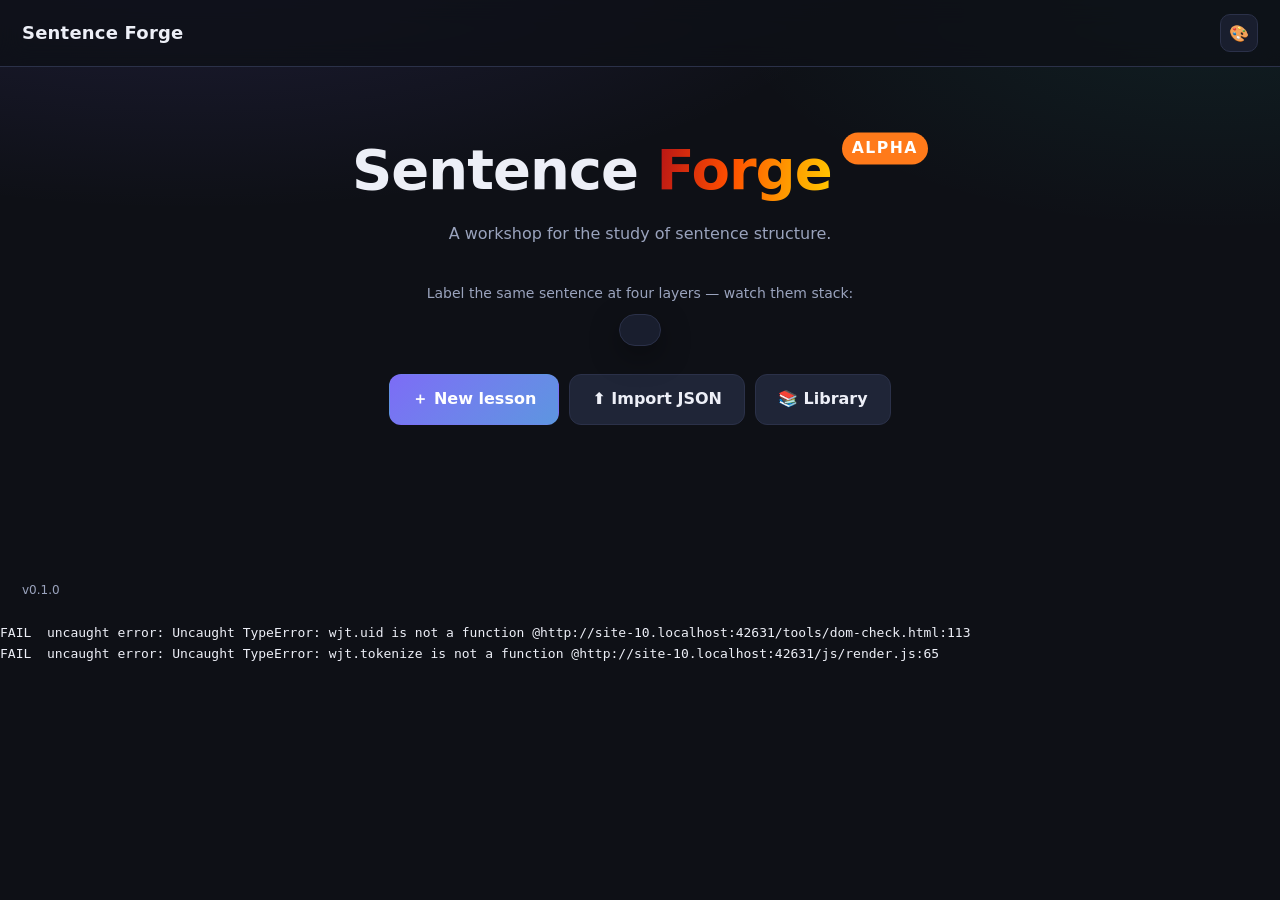
==== commit 477db55a: "Settle the DOM check's Present measurements — UI-4 was measuring the wrong moment `tools/dom-check.h" ====
--- a/tools/dom-check.html
+++ b/tools/dom-check.html
@@ -24,6 +24,10 @@
       the detail panel's resting state for the breakpoint, Key panel focus +
       Escape restore, dot labels, and Practice question focus.
       These need a sized window; pass --window-size=1280,720 (the 720p gate).
+      They run as a chain of one-task-apart steps (runSettled) because the
+      renderer wraps sentences in a task LATER than the one that renders them —
+      measuring geometry in the render's own task reads a deliberate single-line
+      layout and answers the wrong question. See plans/014.
     - Assignment checks (11): drive the real builder view — the route opens the
       right lesson, unavailable skills are disabled with the model's own reason,
       the pool readout matches wjt.assignment.poolSize, Regenerate redraws, and
@@ -253,25 +257,57 @@
       stressHost.parentNode.removeChild(stressHost);
     }
 
+    /* Never measure layout in the same task as the render that produced it.
+     * wjt.renderSentence() lays every sentence out as ONE line on purpose — the
+     * state it can measure from — and re-wraps in a post-render microtask, or
+     * failing that in the ResizeObserver's first callback (js/render.js). Both
+     * are later tasks, so a geometry assertion in the rendering task reads the
+     * deliberate pre-wrap single-line layout. That is what made UI-4 report a
+     * 5714px overflow against a renderer that wraps correctly — and, before the
+     * Declaration examples made the densest lesson's longest sentence 406
+     * characters instead of 53, what let the same wrong measurement *pass* for
+     * months (plans/014). A geometry check here is only as good as the moment it
+     * measures.
+     *
+     * So the view-driving blocks are a chain of steps, each in its own task: a
+     * step asserts against the layout the PREVIOUS step left behind, then makes
+     * its own change at the end. A plain timer is the right yield — rAF is not
+     * reliably serviced under headless virtual time, and a timer is
+     * fast-forwarded inside --virtual-time-budget: the ~900ms of settles below
+     * costs no real time, and the whole run completes inside 1500ms of virtual
+     * time against CI's 5000ms budget. Starving the budget can't pass quietly
+     * either — finish() writes the result block in one go, so a run cut short
+     * leaves it empty and dom-check-report.js exits 1 on that.
+     * finish() runs exactly once, after the last step. */
+    var SETTLE_MS = 100;
+    function runSettled(steps, done) {
+      var i = 0;
+      function tick() {
+        if (i >= steps.length) { done(); return; }
+        var step = steps[i++];
+        try { step.fn(); }
+        catch (e) { check(step.name + " threw: " + e.message, false); }
+        setTimeout(tick, SETTLE_MS);   // settle before the next step measures
+      }
+      setTimeout(tick, SETTLE_MS);     // ...and before the first one, too
+    }
+
     document.addEventListener("DOMContentLoaded", function () {
       try { runtimeChecks(); }
       catch (e) { check("runtime checks threw: " + e.message, false); }
       try { buildWrapStress(); }
       catch (e) { check("wrap stress fixture threw: " + e.message, false); }
-      // The Present/Quiz checks (9–10) drive the real views and measure layout,
-      // so they wait for the renderer's reflow to settle before the bounds
-      // assertions. A plain timer (not rAF, which headless virtual-time doesn't
-      // reliably service) is fast-forwarded within --virtual-time-budget.
-      // finish() still runs exactly once, here, after they complete.
-      setTimeout(function () {
-        try { checkWrapStress(); }
-        catch (e) { check("wrap stress check threw: " + e.message, false); }
-        try { presentationChecks(); }
-        catch (e) { check("presentation checks threw: " + e.message, false); }
-        try { assignmentChecks(); }
-        catch (e) { check("assignment checks threw: " + e.message, false); }
-        finish();
-      }, 200);
+      runSettled([
+        { name: "wrap stress check", fn: checkWrapStress },
+        { name: "present render", fn: presentRender },
+        { name: "present clean checks", fn: presentClean },
+        { name: "present breakdown checks", fn: presentBreakdown },
+        { name: "present panel resting checks", fn: presentPanelRest },
+        { name: "present panel open checks", fn: presentPanelOpen },
+        { name: "present teardown checks", fn: presentLeave },
+        { name: "practice checks", fn: practiceChecks },
+        { name: "assignment checks", fn: assignmentChecks },
+      ], finish);
     });
 
     function key(el, opts) {
@@ -386,64 +422,109 @@
         d.scrollWidth <= d.clientWidth + 1 && d.scrollHeight <= d.clientHeight + 1);
     }
 
+    // The built-in example with the most annotations — the intended stress
+    // fixture for the presentation and assignment blocks alike. (Its longest
+    // sentence is 406 characters, which is why UI-4's measuring moment stopped
+    // being forgiving; see runSettled above.)
+    function densestExample() {
+      var densest = null, max = -1;
+      wjt.EXAMPLES.forEach(function (ex) {
+        var l = ex.build(), n = 0;
+        l.sentences.forEach(function (s) { n += (s.annotations || []).length; });
+        if (n > max) { max = n; densest = l; }
+      });
+      return densest;
+    }
+
     /* -------------------------------------------------------------------- *
      * Presentation checks (9–10) — the slide-shell contract (UI audit 0.1.0)
      * against the real Present and Quiz views. These need a sized window; CI and
      * the documented local recipe pass --window-size=1280,720 (the primary 720p
      * projector gate). The other matrix sizes are the manual browser pass.
+     *
+     * One function per settled step, in the order runSettled() lists them. Each
+     * asserts against the layout the previous step left behind and makes its own
+     * change at the very end, so nothing here measures a render from the same
+     * task. State the steps share lives in the p* vars below.
      * -------------------------------------------------------------------- */
-    function presentationChecks() {
-      // Load the densest built-in example (the intended stress fixture) so the
-      // shell is tested against real annotation density, not a toy sentence.
-      var densest = null, max = -1;
-      wjt.EXAMPLES.forEach(function (ex) {
-        var l = ex.build(), n = 0;
-        l.sentences.forEach(function (s) { n += (s.annotations || []).length; });
-        if (n > max) { max = n; densest = l; }
-      });
+    var pLessonId = null, pView = null, pStage = null;
+    var pPanel = null, pPanelTitle = null, pPanelClose = null, pKeyBtn = null;
+    var pPinned = false;
+
+    // Resting panel state: visible-with-hint where pinned, hidden where it's an
+    // overlay. Shared by the resting and post-Escape assertions.
+    function atRest(tag) {
+      check("UI-3: panel is at rest " + tag + " (pinned=" + pPinned + ")",
+        pPinned ? (!pPanel.hidden && pPanelTitle.textContent === "Label details")
+                : pPanel.hidden);
+    }
+    // The slide's own info — counter, type badges, reveal tip — has exactly one
+    // home: the pinned drawer, so the stage is nothing but the sentence; or the
+    // stage itself below that breakpoint, where the panel is hidden while idle
+    // and would swallow it. Never both, never neither.
+    function slideInfoHome(tag) {
+      var inPanel = !!pPanel.querySelector(".slide-counter") && !!pPanel.querySelector(".slide-info");
+      var inStage = !!pStage.querySelector(".slide-counter") && !!pStage.querySelector(".slide-info");
+      check("UI-1: slide info is in the " + (pPinned ? "drawer" : "stage") + " " + tag,
+        pPinned ? (inPanel && !inStage) : (inStage && !inPanel));
+    }
+
+    // 9. Present — render only. Every assertion about this render is in
+    //    presentClean(), one task later, once the renderer's wrap has run.
+    //    (route() scrolls to top before rendering; we call the view directly, so
+    //    mirror that or leftover scroll from the earlier checks offsets every
+    //    viewport-relative measurement.)
+    function presentRender() {
+      var densest = densestExample();
       wjt.store.save(densest);
-      var id = densest.id;
-
-      // 9. Present — clean state. (route() scrolls to top before rendering; we
-      //    call the view directly, so mirror that or leftover scroll from the
-      //    earlier checks offsets every viewport-relative measurement.)
+      pLessonId = densest.id;
       window.scrollTo(0, 0);
-      wjt.views.present(app, id);
-      var view = app.querySelector(".view-present");
-      check("UI-1: Present view rendered", !!view);
-      if (!view) return;
+      wjt.views.present(app, pLessonId);
+      pView = app.querySelector(".view-present");
+      check("UI-1: Present view rendered", !!pView);
+    }
+
+    // 9a. Present — clean state, on the settled layout.
+    function presentClean() {
+      if (!pView) return;
       noDocScroll("(clean)");
 
-      var stage = view.querySelector('[data-role="stage"]');
+      pStage = pView.querySelector('[data-role="stage"]');
       check("UI-2: clean sentence reserves no .gl-hidden annotation lanes",
-        stage.querySelectorAll(".gl-hidden").length === 0);
-      check("UI-1: stage is within the viewport", inViewport(stage));
-      check("UI-1: sentence nav is within the viewport", inViewport(view.querySelector(".present-nav")));
+        pStage.querySelectorAll(".gl-hidden").length === 0);
+      check("UI-1: stage is within the viewport", inViewport(pStage));
+      check("UI-1: sentence nav is within the viewport", inViewport(pView.querySelector(".present-nav")));
       // The rail's own bounds passing is not enough: when the RAIL was the
       // scroller, a lesson with enough dots to outgrow it pushed ↓ Next off the
       // bottom, clipped inside a rail that still measured as in-viewport. Only
       // the dot strip scrolls now, so both controls must be fully on screen.
       ["prev", "next"].forEach(function (act) {
-        var b = view.querySelector('[data-act="' + act + '"]');
-        var nav = view.querySelector(".present-nav").getBoundingClientRect();
+        var b = pView.querySelector('[data-act="' + act + '"]');
+        var nav = pView.querySelector(".present-nav").getBoundingClientRect();
         var r = b.getBoundingClientRect();
         check("UI-1: the " + act + " control is not clipped by its rail",
           inViewport(b) && r.top >= nav.top - 1 && r.bottom <= nav.bottom + 1);
       });
-      check("UI-1: reveal controls are within the viewport", inViewport(view.querySelector(".present-controls")));
-
-      var dots = view.querySelectorAll(".dot");
+      check("UI-1: reveal controls are within the viewport", inViewport(pView.querySelector(".present-controls")));
+
+      var dots = pView.querySelectorAll(".dot");
       var labelled = dots.length > 0;
       Array.prototype.forEach.call(dots, function (d) { if (!d.getAttribute("aria-label")) labelled = false; });
       check("UI-9: every sentence dot has an accessible label", labelled);
       check("UI-9: exactly one dot is aria-current",
-        view.querySelectorAll('.dot[aria-current="true"]').length === 1);
-
-      // 9b. Present — breakdown (all layers on) stays bounded and renders marks.
-      view.querySelector('[data-act="all"]').click();
-      stage = view.querySelector('[data-role="stage"]');
+        pView.querySelectorAll('.dot[aria-current="true"]').length === 1);
+
+      // Turn every layer on. Crossing the clean->breakdown boundary rebuilds the
+      // sentence, so this is a fresh render: measured in the next step.
+      pView.querySelector('[data-act="all"]').click();
+    }
+
+    // 9b. Present — breakdown (all layers on) stays bounded and renders marks.
+    function presentBreakdown() {
+      if (!pView) return;
+      pStage = pView.querySelector('[data-role="stage"]');
       check("UI-2: breakdown renders annotation marks",
-        stage.querySelectorAll(".gl-bar, .gl-chip").length > 0);
+        pStage.querySelectorAll(".gl-bar, .gl-chip").length > 0);
       noDocScroll("(breakdown, all layers)");
 
       // A span bar's label can be wider than the tokens it covers, which used to
@@ -452,20 +533,21 @@
       // so a long sentence spills onto another line instead of running off.
       // Multi-token lines must not overflow; a lone token can't wrap, so it's
       // exempt (its bar label ellipsizes instead).
-      var runOff = 0, widest = 0;
-      Array.prototype.forEach.call(stage.querySelectorAll(".gl-grid"), function (g) {
+      var runOff = 0, widest = 0, lines = 0;
+      Array.prototype.forEach.call(pStage.querySelectorAll(".gl-grid"), function (g) {
         var over = g.scrollWidth - g.clientWidth;
+        lines++;
         if (over > widest) widest = over;
         if (over > 1 && g.querySelectorAll(".gl-token").length > 1) runOff++;
       });
-      check("UI-4: no wrapped line runs off sideways (worst overflow " + widest + "px)",
-        runOff === 0);
+      check("UI-4: no wrapped line runs off sideways (" + lines +
+        " lines, worst overflow " + widest + "px)", runOff === 0);
       // The stage card, not the page, is the scroller: it stays bounded by the
       // viewport however tall the breakdown gets (noDocScroll above proves the
       // page didn't grow instead). UI-4 stays the guard that an inner scroller
       // can't go back to hiding a sideways run-off.
       check("UI-1: the stage stays bounded by the viewport and owns any overflow",
-        inViewport(stage));
+        inViewport(pStage));
       // ...and "owns" has to mean it actually scrolls. inViewport() alone has no
       // teeth: the shell is overflow:hidden, so a stage that ISN'T a scroll
       // container is clipped by its parent and still passes. It shipped that way
@@ -474,95 +556,96 @@
       // actually try to scroll it when there is something to scroll.
       var shell = window.matchMedia("(min-width: 641px)").matches;
       check("UI-1: the stage is a scroll container in the slide shell (shell=" + shell + ")",
-        (getComputedStyle(stage).overflowY === "auto") === shell);
+        (getComputedStyle(pStage).overflowY === "auto") === shell);
       // Force the overflow case rather than hoping the sample breakdown is taller
       // than this particular window: cap the card and it must become scrollable.
       // This is the check with teeth — with overflow:visible back on .stage the
       // content is clipped by the shell instead and scrollTop stays 0.
-      var capped = stage.style.maxHeight;
-      stage.style.maxHeight = "90px";
-      var canScroll = stage.scrollHeight > stage.clientHeight + 1;
-      stage.scrollTop = 9999;
-      var moved = stage.scrollTop;
-      stage.style.maxHeight = capped;
-      stage.scrollTop = 0;
+      // Capped and restored inside this one task, so no reflow sees the cap.
+      var capped = pStage.style.maxHeight;
+      pStage.style.maxHeight = "90px";
+      var canScroll = pStage.scrollHeight > pStage.clientHeight + 1;
+      pStage.scrollTop = 9999;
+      var moved = pStage.scrollTop;
+      pStage.style.maxHeight = capped;
+      pStage.scrollTop = 0;
       check("UI-1: a capped stage scrolls instead of clipping (scrollTop " + moved + ")",
         !shell || (canScroll && moved > 0));
       // A scroll container that only a mouse can reach fails WCAG 2.1.1, so the
       // stage is focusable and Up/Down fall through to it while it holds focus.
-      check("UI-1: the stage is keyboard-reachable", stage.tabIndex === 0);
+      check("UI-1: the stage is keyboard-reachable", pStage.tabIndex === 0);
       // In the shell the rail buttons are stretched to the track width; .btn is an
       // inline-flex box with no justify-content of its own, so without this the
       // arrow glyph sits against the left edge.
       check("UI-1: rail arrows are centred in their track",
-        !shell || getComputedStyle(view.querySelector('[data-act="prev"]')).justifyContent === "center");
-
-      // 9c. The shared detail panel. At >=1025px it is a drawer pinned open on an
-      //     idle hint; below that, an on-demand bottom sheet. Either way the Key
-      //     button fills it inside the viewport and takes focus, and Escape
-      //     dismisses it to its resting state with focus back on the trigger.
-      var pinned = window.matchMedia("(min-width: 1025px)").matches;
-      var keyBtn = view.querySelector('[data-act="key"]');
-      var panel = view.querySelector('[data-role="panel"]');
-      var panelTitle = view.querySelector('[data-role="panel-title"]');
-      var panelClose = view.querySelector('[data-act="panel-close"]');
-      // Resting: visible-with-hint where pinned, hidden where it's an overlay.
-      function atRest(tag) {
-        check("UI-3: panel is at rest " + tag + " (pinned=" + pinned + ")",
-          pinned ? (!panel.hidden && panelTitle.textContent === "Label details")
-                 : panel.hidden);
-      }
+        !shell || getComputedStyle(pView.querySelector('[data-act="prev"]')).justifyContent === "center");
+    }
+
+    // 9c. The shared detail panel, at rest. At >=1025px it is a drawer pinned
+    //     open on an idle hint; below that, an on-demand bottom sheet. Either way
+    //     the Key button fills it inside the viewport and takes focus, and Escape
+    //     dismisses it to its resting state with focus back on the trigger.
+    function presentPanelRest() {
+      if (!pView) return;
+      pPinned = window.matchMedia("(min-width: 1025px)").matches;
+      pKeyBtn = pView.querySelector('[data-act="key"]');
+      pPanel = pView.querySelector('[data-role="panel"]');
+      pPanelTitle = pView.querySelector('[data-role="panel-title"]');
+      pPanelClose = pView.querySelector('[data-act="panel-close"]');
       atRest("before any interaction");
       check("UI-3: the panel takes no focus on first render",
-        document.activeElement !== panelTitle);
-      // The slide's own info — counter, type badges, reveal tip — has exactly one
-      // home: the pinned drawer, so the stage is nothing but the sentence; or the
-      // stage itself below that breakpoint, where the panel is hidden while idle
-      // and would swallow it. Never both, never neither.
-      function slideInfoHome(tag) {
-        var inPanel = !!panel.querySelector(".slide-counter") && !!panel.querySelector(".slide-info");
-        var inStage = !!stage.querySelector(".slide-counter") && !!stage.querySelector(".slide-info");
-        check("UI-1: slide info is in the " + (pinned ? "drawer" : "stage") + " " + tag,
-          pinned ? (inPanel && !inStage) : (inStage && !inPanel));
-      }
+        document.activeElement !== pPanelTitle);
       slideInfoHome("at rest");
       // Computed display, not just the property: .btn sets its own display, which
       // beats the UA's [hidden]{display:none} — the ✕ stayed painted until
       // .btn[hidden] was added, and the property alone can't see that.
       check("UI-3: the pinned drawer hides its redundant ✕",
-        (getComputedStyle(panelClose).display === "none") === pinned);
-
-      keyBtn.click();
-      check("UI-3: Key panel is visible when open", !panel.hidden);
-      check("UI-3: open Key panel is within the viewport", inViewport(panel));
+        (getComputedStyle(pPanelClose).display === "none") === pPinned);
+
+      // Fill the panel; its bounds are measured in the next step, because opening
+      // it changes the shell's layout (and, unpinned, adds a bottom sheet).
+      pKeyBtn.click();
+    }
+
+    // 9c (continued). The open panel, on the settled layout.
+    function presentPanelOpen() {
+      if (!pView) return;
+      check("UI-3: Key panel is visible when open", !pPanel.hidden);
+      check("UI-3: open Key panel is within the viewport", inViewport(pPanel));
       noDocScroll("(Key open)");
       // The counter is a strip above the heading, not part of the swappable body:
       // it is the teacher's place in the passage, so open content must not take it
       // away. (The badges/tip DO get swapped out — that's the point of the drawer.)
       check("UI-3: the counter survives open panel content",
-        pinned ? !!panel.querySelector(".slide-counter") : !!stage.querySelector(".slide-counter"));
-      if (document.activeElement === panelTitle) {
+        pPinned ? !!pPanel.querySelector(".slide-counter") : !!pStage.querySelector(".slide-counter"));
+      if (document.activeElement === pPanelTitle) {
         check("UI-3: opening the Key panel moves focus to its heading", true);
         key(document, { key: "Escape" });
         atRest("after Escape");
         slideInfoHome("after Escape");
-        check("UI-3: closing restores focus to the Key button", document.activeElement === keyBtn);
+        check("UI-3: closing restores focus to the Key button", document.activeElement === pKeyBtn);
       } else {
         check("UI-3: panel focus NOT EXERCISED (headless focus unavailable)", true);
-        keyBtn.click();
+        pKeyBtn.click();
         atRest("after a second Key click");
         slideInfoHome("after a second Key click");
       }
-
-      // 9d. Route-away removes the shell state and restores document scrolling.
+    }
+
+    // 9d. Route-away removes the shell state and restores document scrolling.
+    function presentLeave() {
+      if (!pView) return;
       wjt.views.library(app);
       check("UI-1: leaving Present removes the .view-present shell",
         !app.querySelector(".view-present"));
       check("UI-1: document scroll restored outside Present",
         getComputedStyle(document.body).overflow !== "hidden");
-
-      // 10. Practice — a new question render establishes a focus target.
-      wjt.views.quiz(app, id);
+    }
+
+    // 10. Practice — a new question render establishes a focus target.
+    function practiceChecks() {
+      if (!pLessonId) return;
+      wjt.views.quiz(app, pLessonId);
       var startBtn = app.querySelector('[data-act="start"]');
       check("UI-7: Practice setup rendered a Start button", !!startBtn);
       if (startBtn) {
@@ -586,12 +669,7 @@
      * branch is exercised, not just the view function.
      * -------------------------------------------------------------------- */
     function assignmentChecks() {
-      var densest = null, max = -1;
-      wjt.EXAMPLES.forEach(function (ex) {
-        var l = ex.build(), n = 0;
-        l.sentences.forEach(function (s) { n += (s.annotations || []).length; });
-        if (n > max) { max = n; densest = l; }
-      });
+      var densest = densestExample();
       wjt.store.save(densest);
 
       // 11a. The route reaches the builder, on the lesson that was asked for.
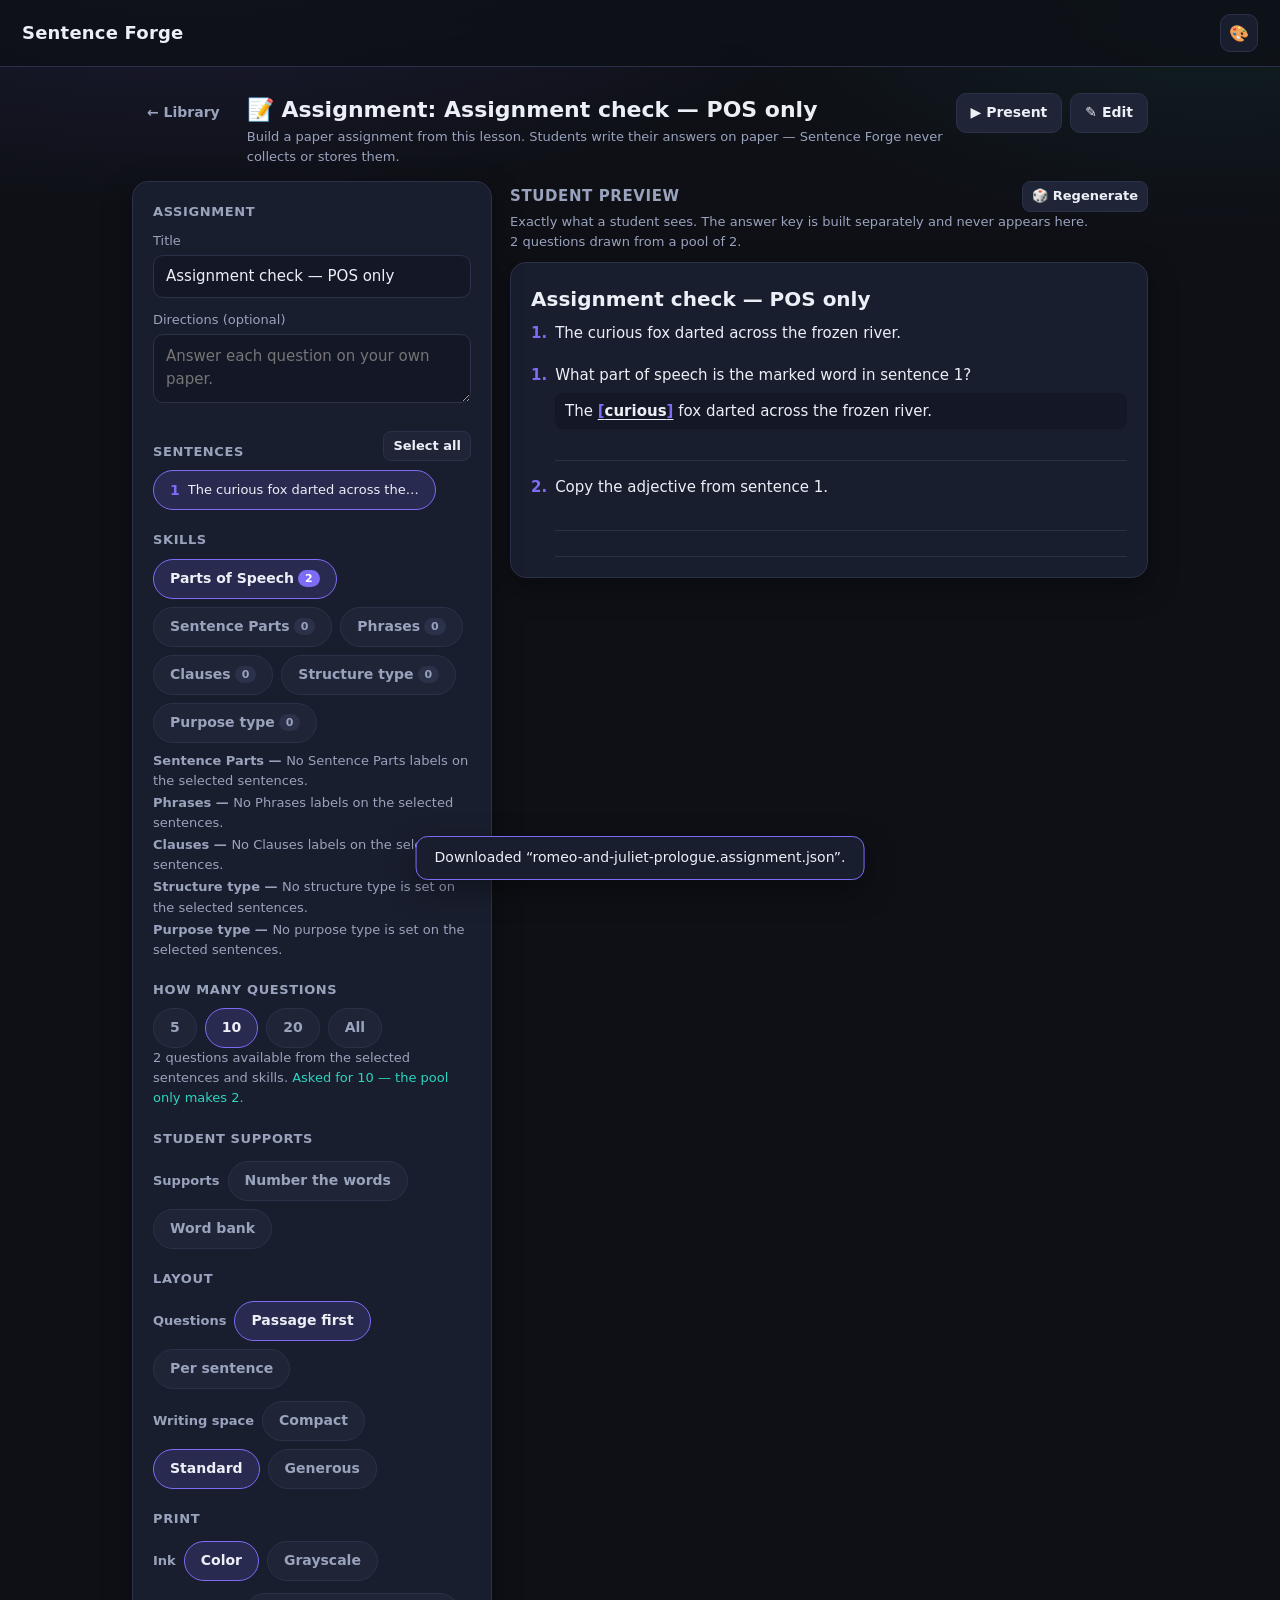
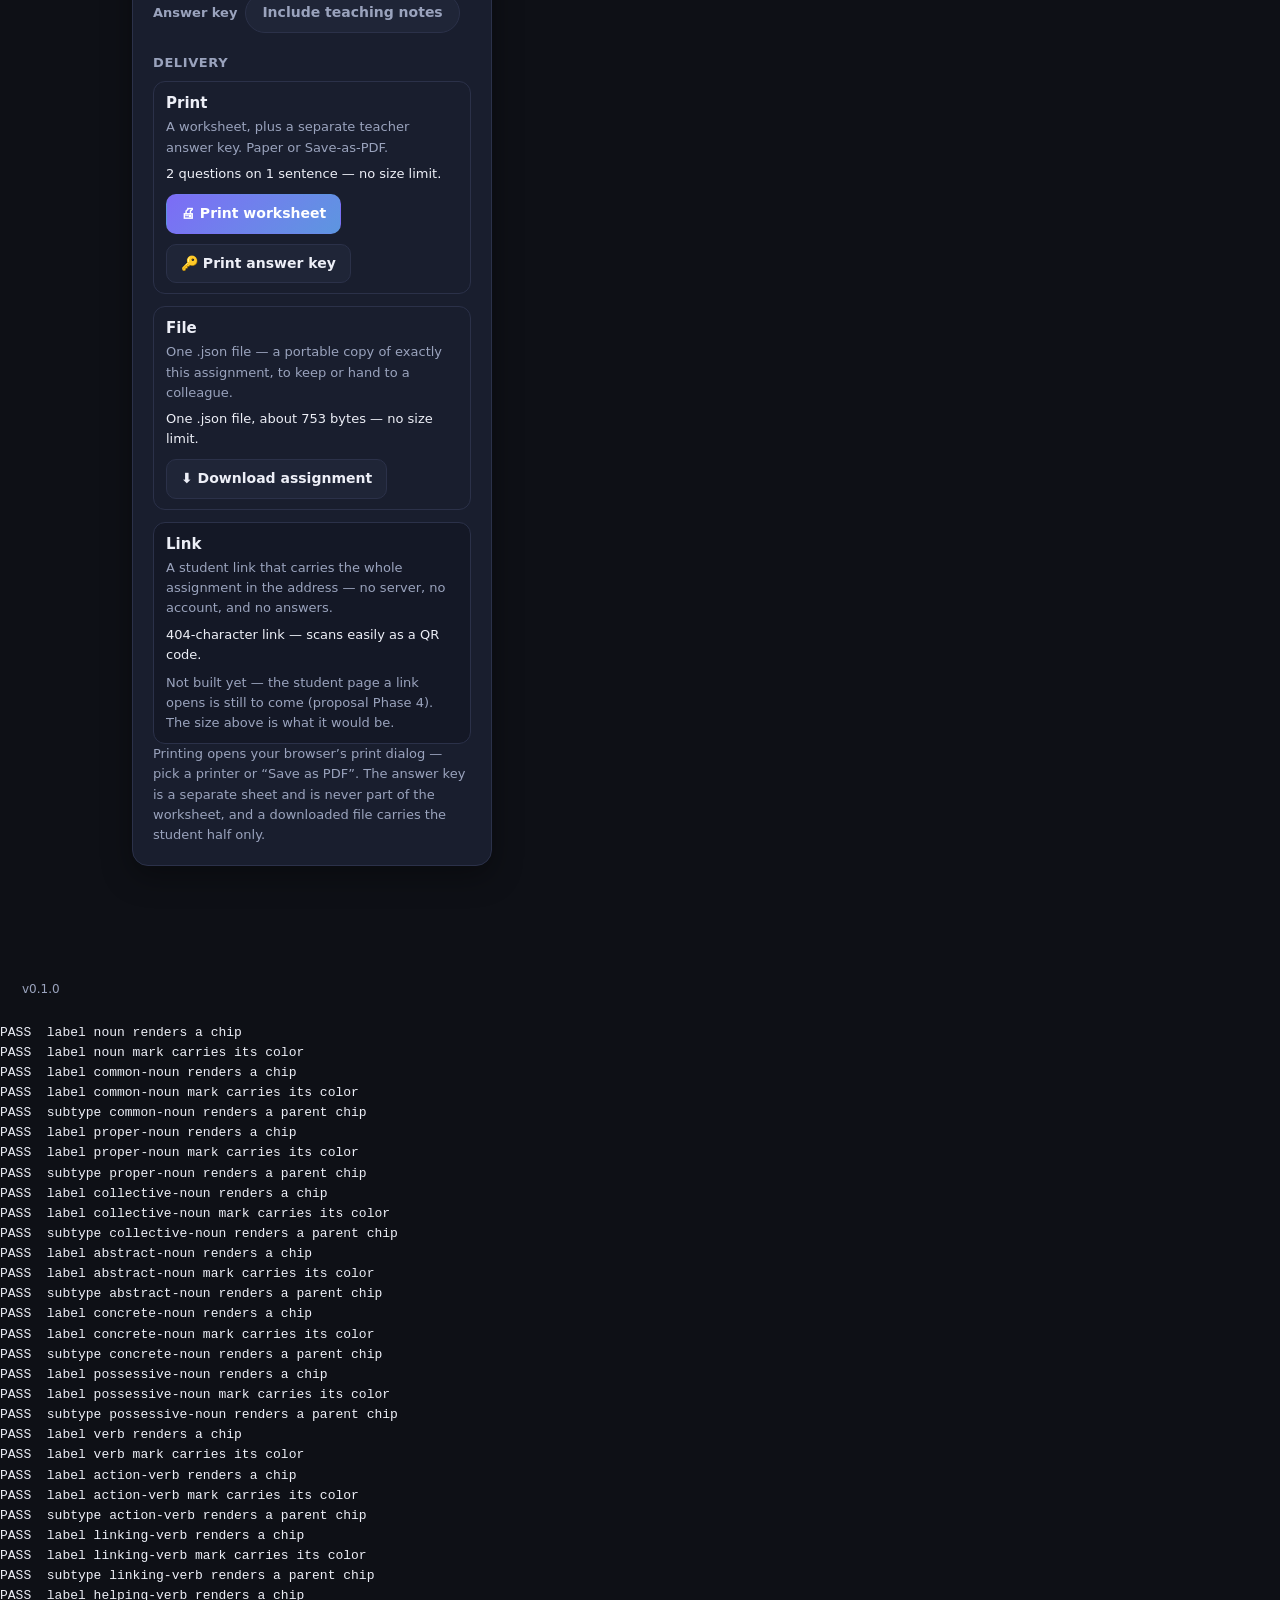
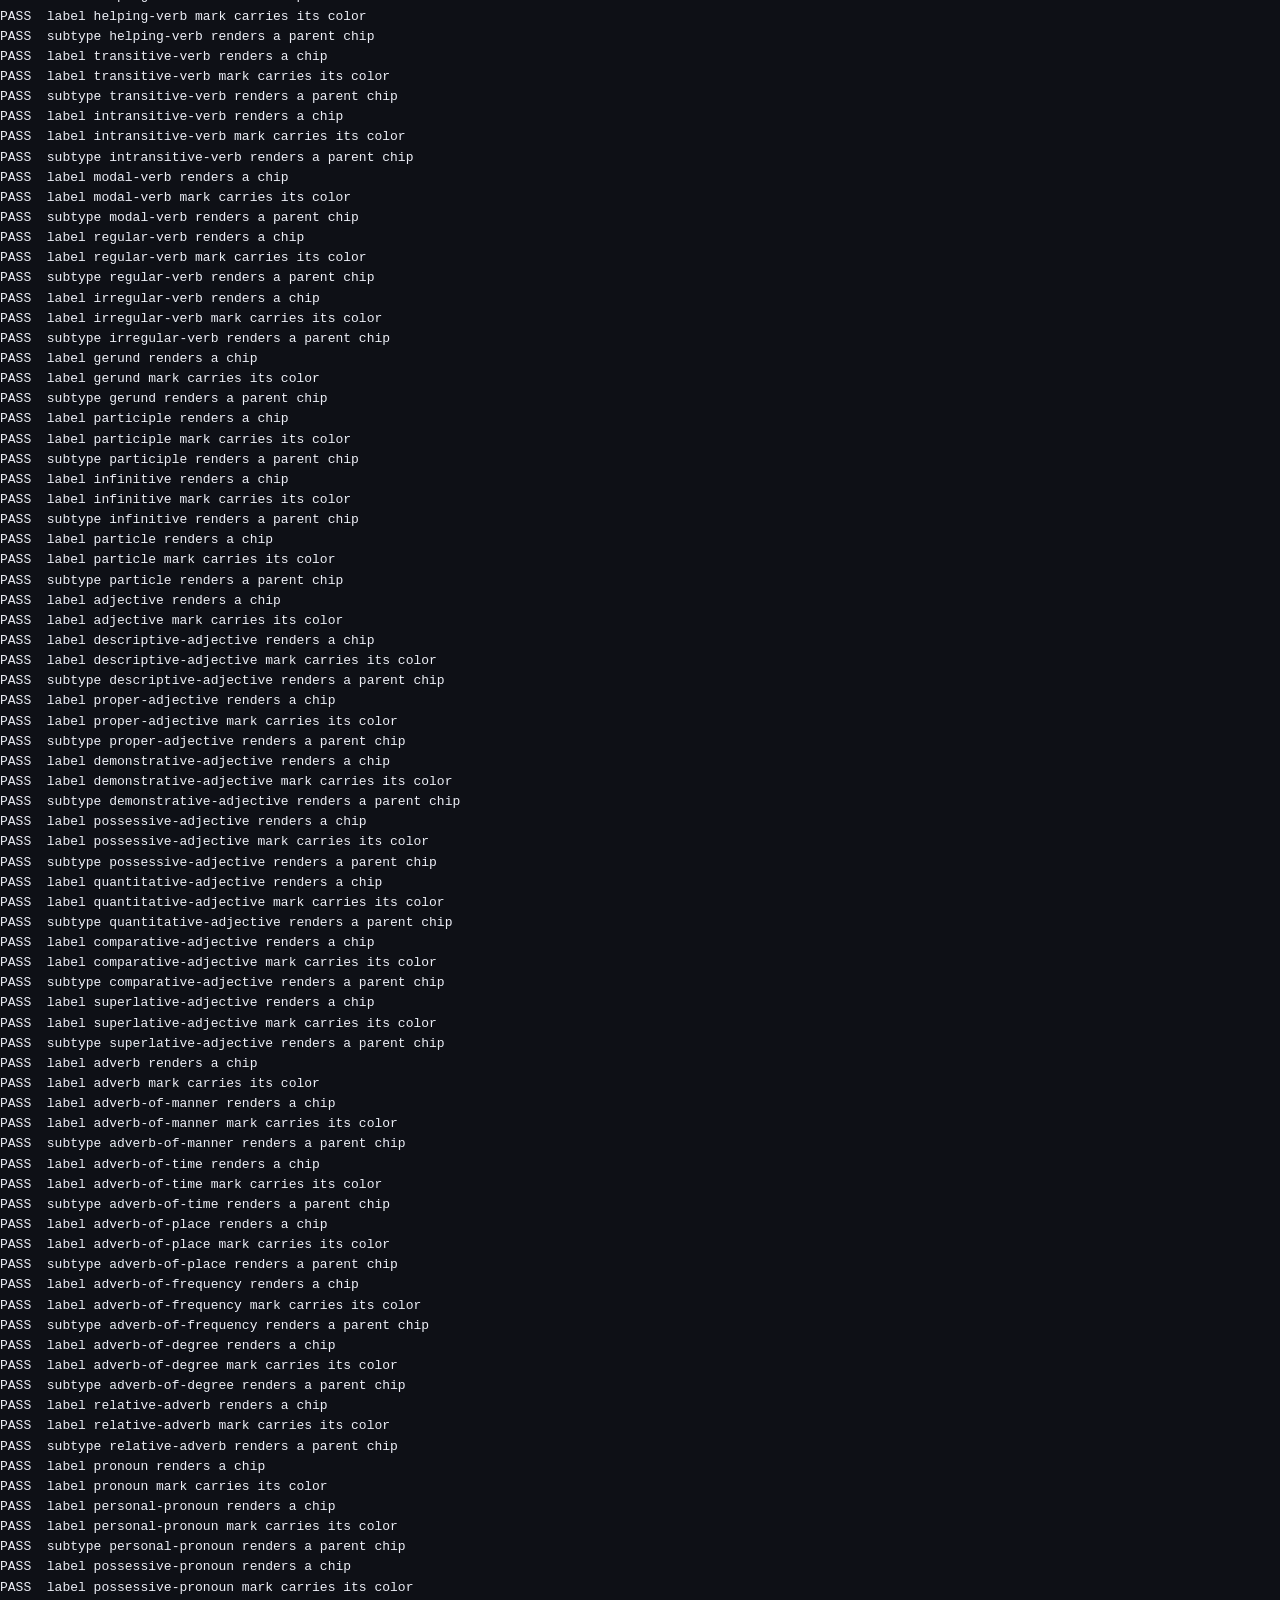
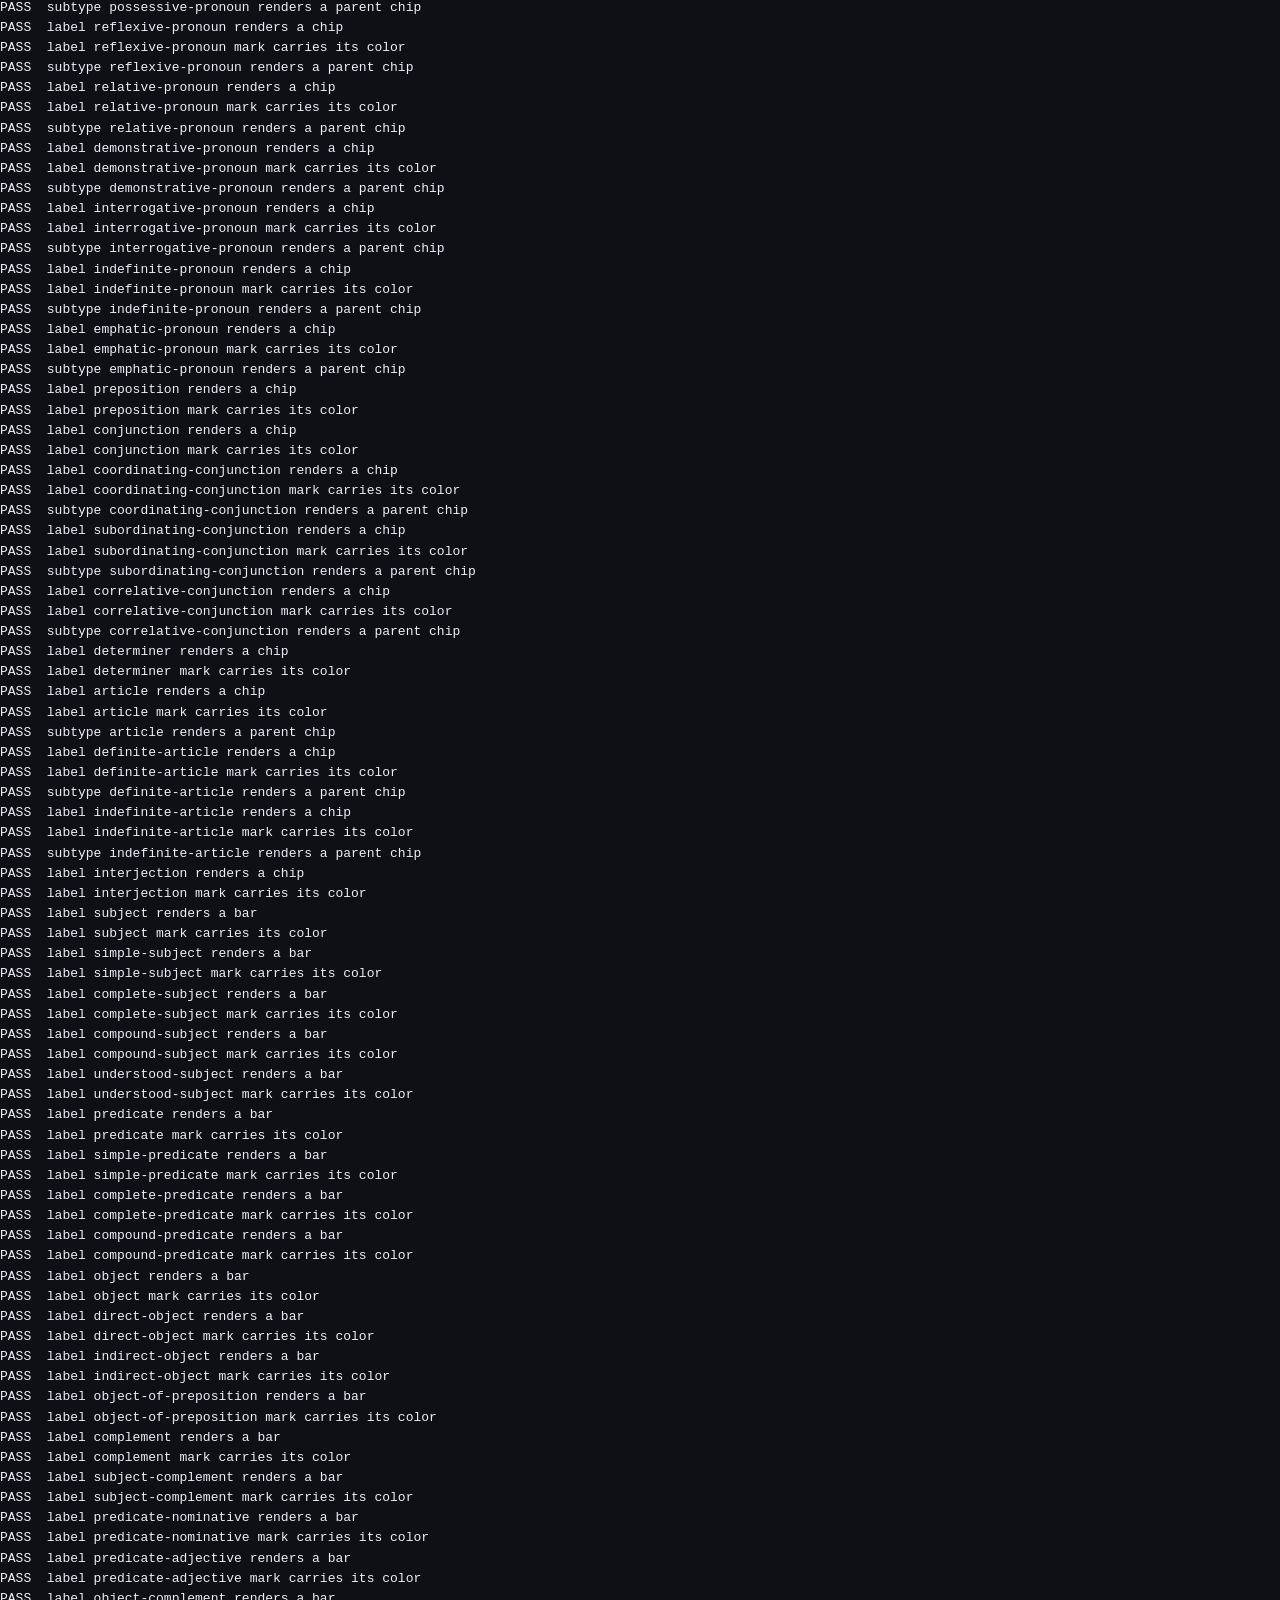
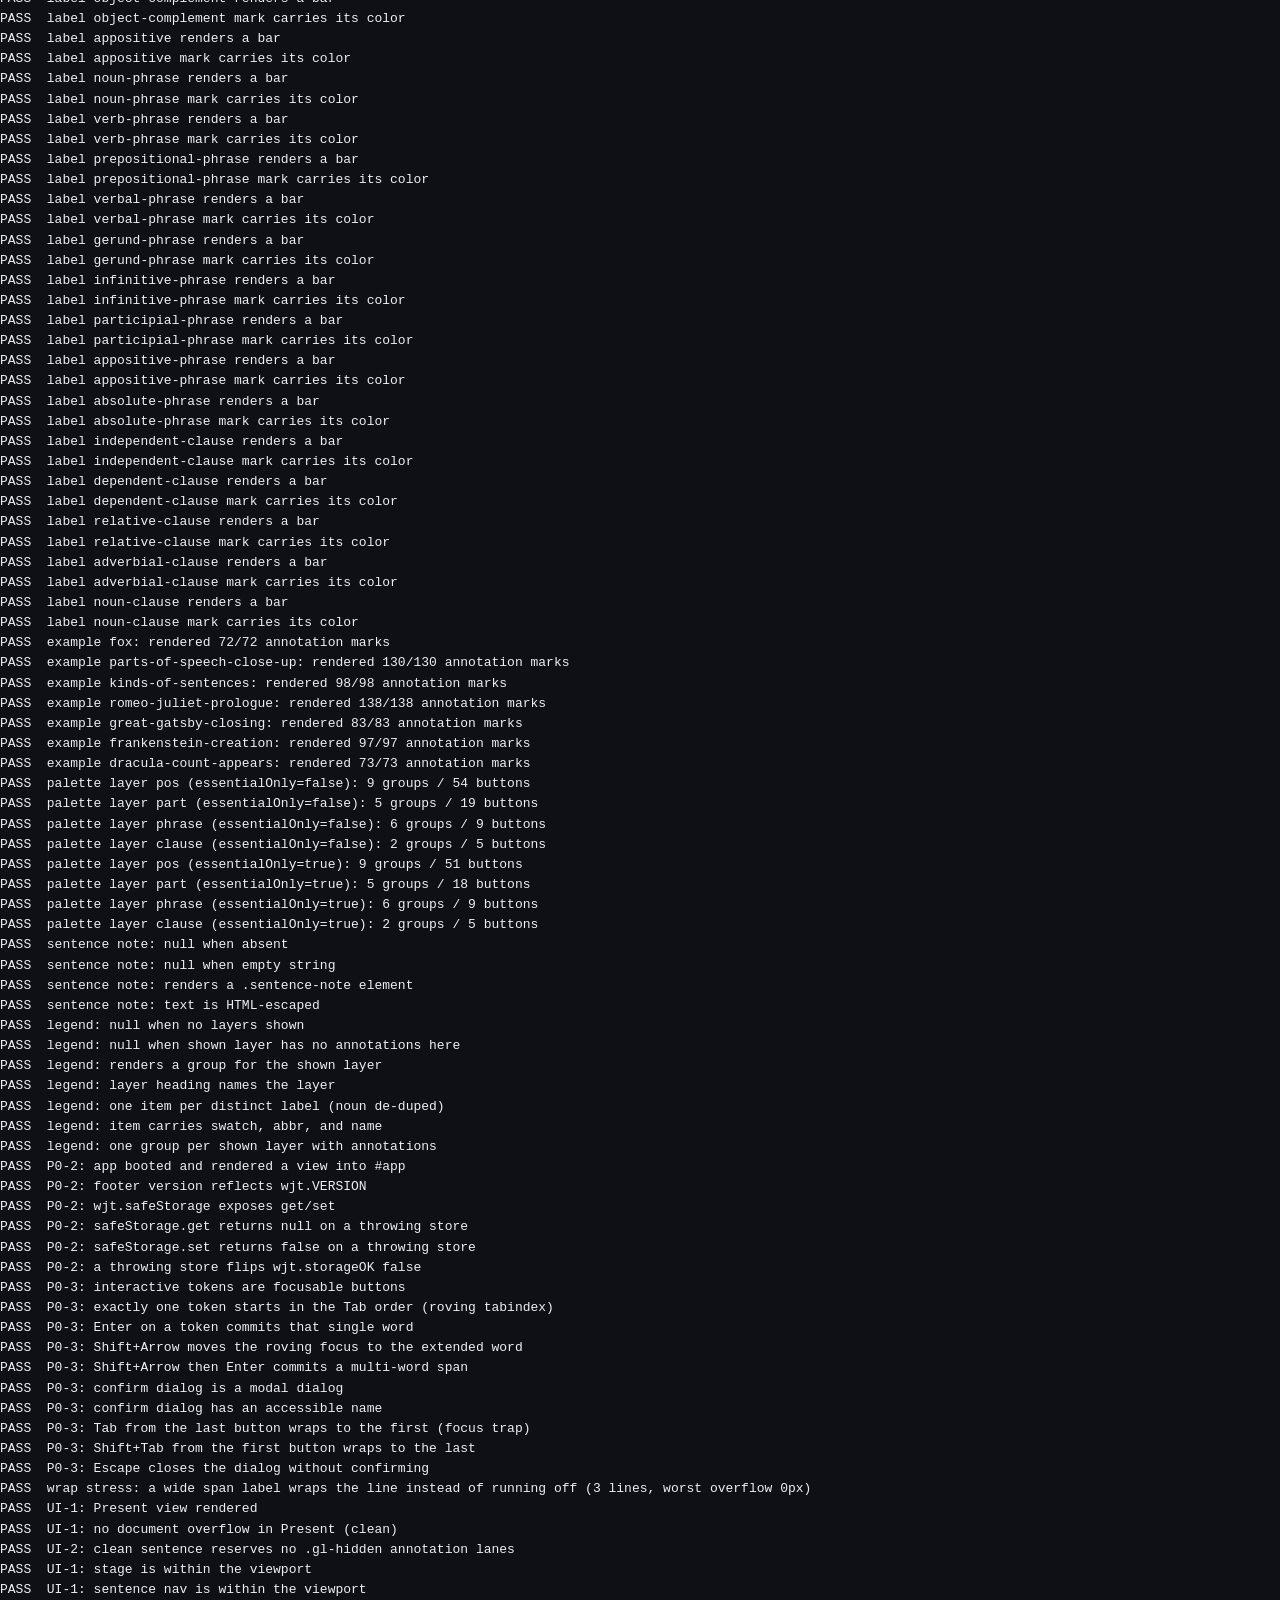
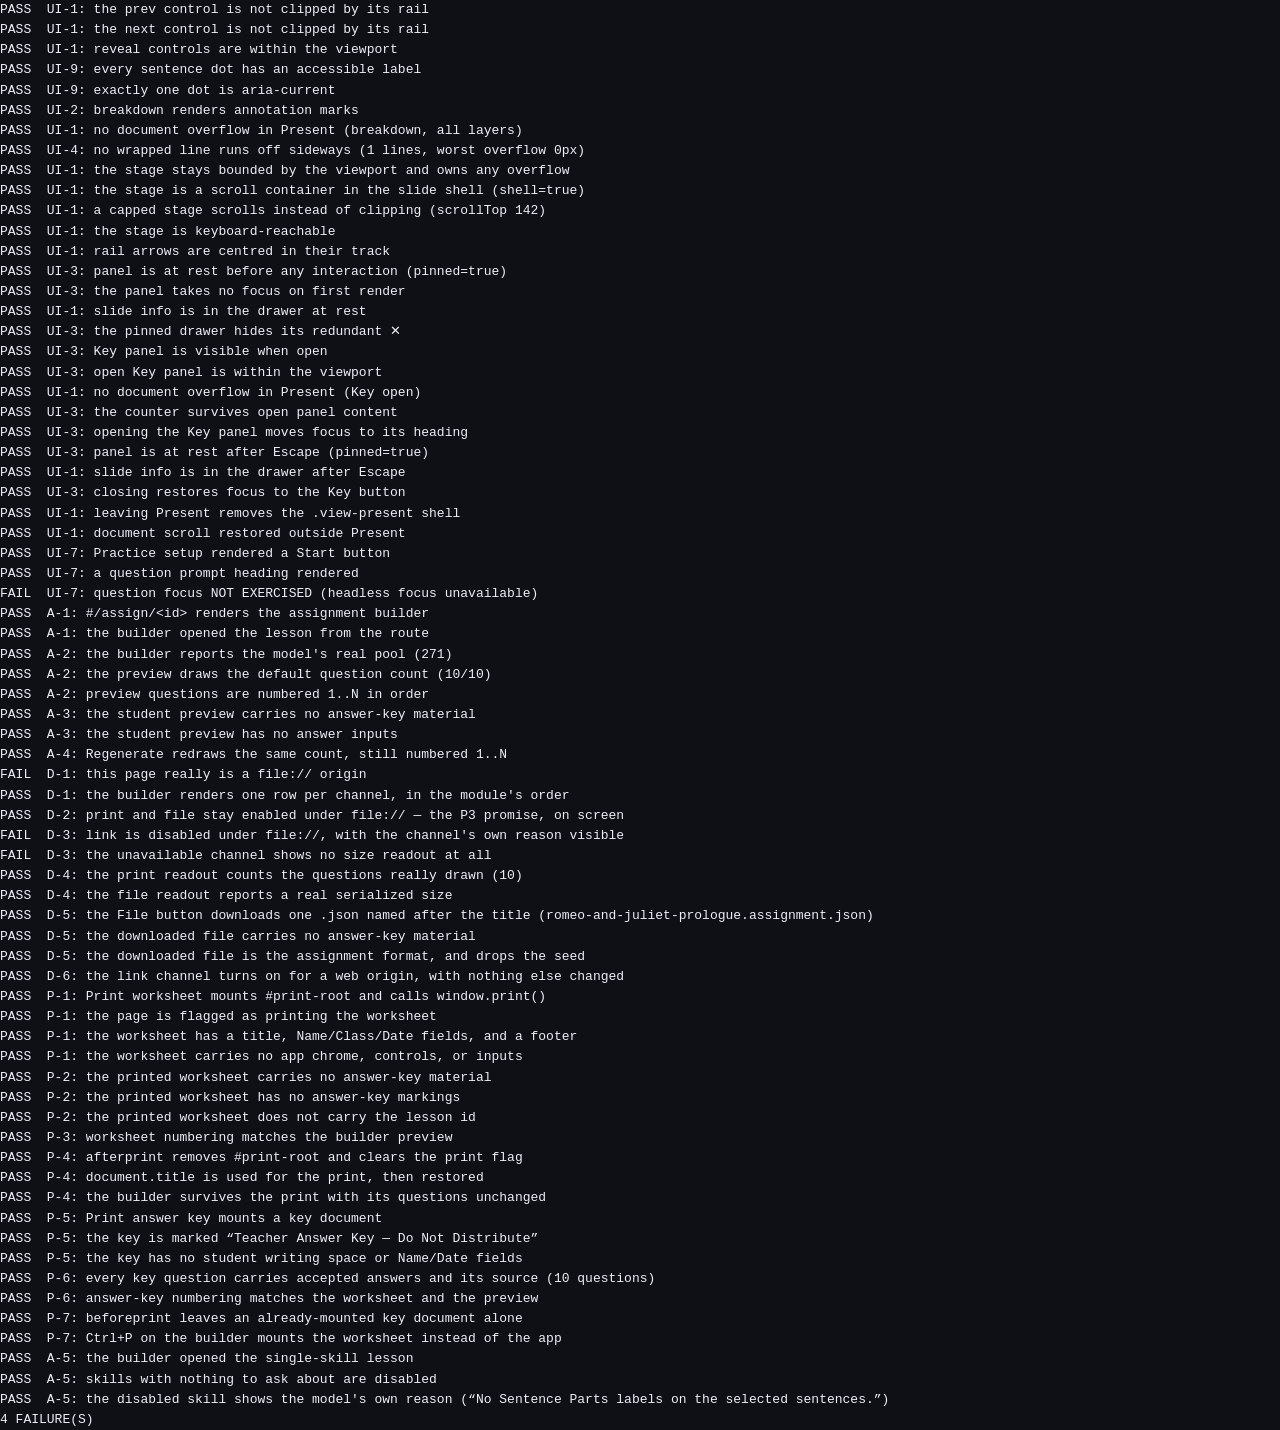
==== commit 76978bae: "Land S5: delivery channels — print, file, and link behind one interface The last of the five platfor" ====
--- a/tools/dom-check.html
+++ b/tools/dom-check.html
@@ -37,6 +37,11 @@
       answer-key material and no lesson id, the answer key is marked and fully
       answered, all three renderings agree on numbering, and `afterprint` puts
       the builder back untouched.
+    - Delivery-channel checks (13): seam S5 in the real builder. This page IS a
+      file:// origin, which is the degraded mode P3 describes — so "print and
+      file stay on, the link is off and says why in teacher language" is
+      *measured* here rather than reasoned about, and the File button's download
+      is intercepted to prove it carries the student half only.
 
   Run it (the Git-Bash `>` redirect returns an EMPTY dump for this GUI process —
   use PowerShell Start-Process, which waits for the child and captures stdout):
@@ -76,6 +81,7 @@
   <script src="../js/examples.js"></script>
   <script src="../js/assignment-model.js"></script>
   <script src="../js/assignment-codec.js"></script>
+  <script src="../js/assignment-channels.js"></script>
   <script src="../js/assignment.js"></script>
   <script src="../js/render.js"></script>
   <script src="../js/editor.js"></script>
@@ -724,6 +730,11 @@
       });
       check("A-4: Regenerate redraws the same count, still numbered 1..N", stillNumbered);
 
+      // 13. Delivery channels, before anything is printed — the builder's
+      //     resting state under a real file:// origin.
+      try { deliveryChecks(view, densest); }
+      catch (e) { check("delivery checks threw: " + e.message, false); }
+
       // 12. Print, on this same (densest) lesson and this same builder state.
       try { printChecks(view, densest); }
       catch (e) {
@@ -757,9 +768,92 @@
     }
 
     /* -------------------------------------------------------------------- *
+     * Delivery-channel checks (13) — seam S5, in the real builder.
+     *
+     * This page is loaded over file:///, which is exactly the degraded mode P3
+     * describes. So the load-bearing claim — a teacher who double-clicked
+     * index.html keeps print and file, and is TOLD why a link isn't on offer —
+     * is measured in the environment it is about, not simulated.
+     * -------------------------------------------------------------------- */
+    function deliveryChecks(view, lesson) {
+      var order = wjt.assignmentChannels.ORDER;
+      var rows = view.querySelectorAll(".assign-channel");
+      check("D-1: this page really is a file:// origin", location.protocol === "file:");
+      check("D-1: the builder renders one row per channel, in the module's order",
+        rows.length === order.length &&
+        Array.prototype.every.call(rows, function (r, i) {
+          return r.dataset.channel === order[i];
+        }));
+
+      function row(id) {
+        return view.querySelector('.assign-channel[data-channel="' + id + '"]');
+      }
+      function textOf(id, cls) {
+        var node = row(id).querySelector(cls);
+        return (node && node.textContent) || "";
+      }
+
+      check("D-2: print and file stay enabled under file:// — the P3 promise, on screen",
+        ["print", "file"].every(function (id) {
+          return row(id).dataset.state === "ready" &&
+            row(id).querySelectorAll("button:not(:disabled)").length ===
+              wjt.assignmentChannels.get(id).actions.length;
+        }));
+      check("D-3: link is disabled under file://, with the channel's own reason visible",
+        row("link").dataset.state === "unavailable" &&
+        textOf("link", ".assign-channel-why")
+          .indexOf(wjt.assignmentChannels.NO_LINK_REASON) !== -1 &&
+        row("link").querySelectorAll("button").length === 0);
+      check("D-3: the unavailable channel shows no size readout at all",
+        textOf("link", ".assign-channel-size") === "");
+
+      // The readouts are the channel's report, not a view-side estimate — the
+      // same rule A-2 holds the pool readout to. The builder's seed is random,
+      // so this compares against what is actually on the sheet.
+      var drawn = view.querySelectorAll(".assign-sheet .assign-question").length;
+      check("D-4: the print readout counts the questions really drawn (" + drawn + ")",
+        textOf("print", ".assign-channel-size").indexOf(drawn + " question") === 0 &&
+        /no size limit\.$/.test(textOf("print", ".assign-channel-size")));
+      check("D-4: the file readout reports a real serialized size",
+        /^One \.json file, about [\d,]+ (bytes|KB) — no size limit\.$/
+          .test(textOf("file", ".assign-channel-size")));
+
+      // 13b. The File button, with the download intercepted: one .json named
+      //      after the title, carrying the student half and nothing else. This is
+      //      the same leak assertion as A-3/P-2, on the third delivery surface.
+      var realDownload = wjt.downloadJson, got = null;
+      wjt.downloadJson = function (obj, filename) { got = { obj: obj, filename: filename }; };
+      try { row("file").querySelector('button[data-variant="download"]').click(); }
+      finally { wjt.downloadJson = realDownload; }
+      check("D-5: the File button downloads one .json named after the title" +
+        (got ? " (" + got.filename + ")" : ""),
+        !!got && /^[a-z0-9-]+\.assignment\.json$/.test(got.filename));
+      var fileText = got ? JSON.stringify(got.obj) : "";
+      var leaked = "";
+      wjt.assignment.build(lesson, { count: "all" }).key.answers.forEach(function (a) {
+        if (!leaked && fileText.indexOf(a.source) !== -1) leaked = a.source;
+        if (!leaked && a.note && fileText.indexOf(a.note) !== -1) leaked = a.note;
+      });
+      check("D-5: the downloaded file carries no answer-key material" +
+        (leaked ? " (leaked “" + leaked + "”)" : ""), !!got && !leaked);
+      check("D-5: the downloaded file is the assignment format, and drops the seed",
+        !!got && got.obj.format === wjt.assignment.FORMAT &&
+        got.obj.version === wjt.assignment.VERSION && !("seed" in got.obj) &&
+        fileText.indexOf(lesson.id) === -1);
+
+      // 13c. Same shipped code, a web origin: the protocol is the whole gate.
+      check("D-6: the link channel turns on for a web origin, with nothing else changed",
+        wjt.assignmentChannels.get("link").available({ protocol: "https:" }).available === true &&
+        wjt.assignmentChannels.get("link").available({ protocol: "file:" }).available === false);
+    }
+
+    /* -------------------------------------------------------------------- *
      * Print checks (12) — the two print surfaces, driven through the real
-     * builder buttons. window.print is stubbed (a headless print dialog would
-     * hang), so `afterprint` is dispatched by hand to cover the teardown.
+     * builder buttons, which since S5 are the `print` channel's two actions: a
+     * click here goes through wjt.assignmentChannels, so this block covers the
+     * delivery path as well as the two printed sheets. window.print is stubbed
+     * (a headless print dialog would hang), so `afterprint` is dispatched by
+     * hand to cover the teardown.
      *
      * The leak assertion here is the whole point of the phase: a print path
      * that carries the answer key into the student worksheet is the most
@@ -785,7 +879,7 @@
         var preview = questionSignature(view.querySelector(".assign-sheet"));
 
         // 12a. The worksheet mounts a purpose-built document, not the app.
-        view.querySelector('[data-act="print-sheet"]').click();
+        view.querySelector('[data-channel="print"][data-variant="worksheet"]').click();
         var root = document.getElementById("print-root");
         check("P-1: Print worksheet mounts #print-root and calls window.print()",
           !!root && printed === 1);
@@ -834,7 +928,7 @@
           questionSignature(view.querySelector(".assign-sheet")) === preview);
 
         // 12d. The answer key: same numbering, marked, and actually answered.
-        view.querySelector('[data-act="print-key"]').click();
+        view.querySelector('[data-channel="print"][data-variant="key"]').click();
         var keyRoot = document.getElementById("print-root");
         var keyDoc = keyRoot && keyRoot.querySelector(".print-key");
         check("P-5: Print answer key mounts a key document", !!keyDoc && printed === 2);
--- a/css/styles.css
+++ b/css/styles.css
@@ -1488,9 +1488,29 @@
 
 .assign-empty { margin-top: 12px; }
 
-/* The two print buttons close the controls column; the note under them explains
-   Save-as-PDF and that the key is a separate sheet. */
-.assign-print-row { margin: 14px 0 8px; }
+/* ---------------- delivery channels (seam S5) ----------------
+   One row per channel in wjt.assignmentChannels.ORDER, closing the controls
+   column. `data-state` is the CHANNEL's answer, never a protocol check in the
+   view: ready | blocked | planned | unavailable. A row that can't be used is
+   dimmed but still readable — the reason underneath is the point of showing it
+   at all, so it must never be styled into invisibility. */
+.assign-channels { display: flex; flex-direction: column; gap: 12px; }
+.assign-channel {
+  border: 1px solid var(--line);
+  border-radius: 12px;
+  padding: 10px 12px;
+}
+.assign-channel[data-state="unavailable"],
+.assign-channel[data-state="planned"] { background: var(--bg-soft); }
+.assign-channel-name { display: block; font-size: 15px; }
+.assign-channel-what { margin: 2px 0 0; }
+.assign-channel-size { margin: 6px 0 0; font-size: 13px; }
+/* A size that reads as a refusal gets the same colour as the pool warnings. */
+.assign-channel[data-state="blocked"] .assign-channel-size { color: var(--accent-2); }
+.assign-channel-actions { margin-top: 10px; }
+.assign-channel-why { margin: 8px 0 0; }
+.assign-channel-size:empty,
+.assign-channel-why:empty { display: none; }
 
 /* ---------------- small screens ---------------- */
 @media (max-width: 640px) {
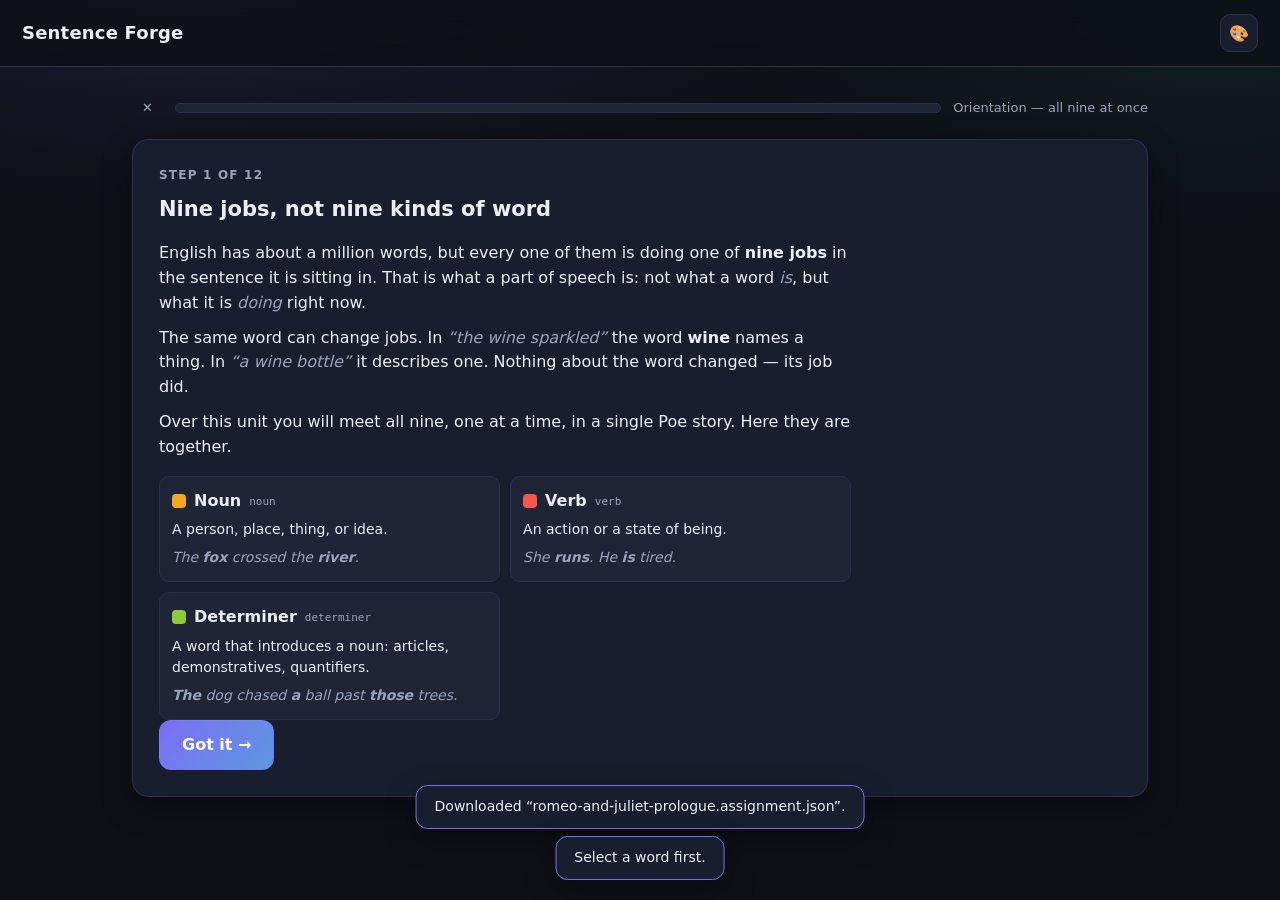
==== commit 39395514: "Land Unit 1: a self-paced student unit on the nine parts of speech The first thing in this app that " ====
--- a/tools/dom-check.html
+++ b/tools/dom-check.html
@@ -87,6 +87,9 @@
   <script src="../js/editor.js"></script>
   <script src="../js/display.js"></script>
   <script src="../js/quiz.js"></script>
+  <script src="../js/study-model.js"></script>
+  <script src="../js/unit-pos.js"></script>
+  <script src="../js/study.js"></script>
   <script src="../js/app.js"></script>
 
   <script>
@@ -313,6 +316,10 @@
         { name: "present teardown checks", fn: presentLeave },
         { name: "practice checks", fn: practiceChecks },
         { name: "assignment checks", fn: assignmentChecks },
+        { name: "study map checks", fn: studyMapChecks },
+        { name: "study review checks", fn: studyReviewChecks },
+        { name: "study stop checks", fn: studyStopChecks },
+        { name: "study walk-every-stop checks", fn: studyWalkAllChecks },
       ], finish);
     });
 
@@ -872,6 +879,364 @@
       return out.join(" | ");
     }
 
+    /* -------------------------------------------------------------------- *
+     * Study-mode checks (S-*) — Unit 1, through the real routes.
+     *
+     * Like the D-* checks, these run over file:///, which is the degraded mode
+     * P3 describes. The unit is the one surface a STUDENT reaches with no
+     * teacher, no account, and possibly no network, so "it works when you
+     * double-click index.html" is the claim under test — measured here rather
+     * than assumed.
+     * -------------------------------------------------------------------- */
+    function studyMapChecks() {
+      wjt.study.progress.reset("pos");
+
+      location.hash = "#/study/pos";
+      wjt.rerender();
+      var view = app.querySelector(".view-study");
+      check("S-1: #/study/pos renders the unit map", !!view);
+      if (!view) return;
+
+      var stops = wjt.study.stops("pos");
+      var cards = view.querySelectorAll(".study-stop");
+      check("S-1: the map shows the whole path (" + cards.length + "/" + stops.length + ")",
+        cards.length === stops.length);
+      check("S-1: unauthored stops are shown but not linkable",
+        view.querySelectorAll(".study-stop.is-todo").length ===
+          stops.filter(function (s) { return s.todo; }).length &&
+        view.querySelectorAll("a.study-stop.is-todo").length === 0);
+      check("S-1: every authored stop is a real link into the unit",
+        view.querySelectorAll("a.study-stop").length ===
+          stops.filter(function (s) { return !s.todo; }).length);
+      check("S-2: with no progress, the first stop is the highlighted next one",
+        view.querySelectorAll(".study-stop.is-next").length === 1 &&
+        view.querySelector(".study-stop.is-next").getAttribute("href") ===
+          "#/study/pos/orientation");
+      check("S-2: no Reset control is offered before anything is done",
+        !view.querySelector('[data-act="reset"]'));
+
+      // Progress the model already holds must SHOW on the map — this is the
+      // "notice it isn't yours" property a shared school machine needs.
+      wjt.study.progress.complete("pos", "orientation", 0.75);
+      wjt.rerender();
+      view = app.querySelector(".view-study");
+      var doneCard = view.querySelector('a.study-stop[href="#/study/pos/orientation"]');
+      check("S-3: a completed stop is marked done on the map",
+        !!doneCard && doneCard.classList.contains("is-done"));
+      check("S-3: the completed stop shows its best score",
+        !!doneCard && /75%/.test(doneCard.textContent || ""));
+      check("S-3: the next stop advances past the completed one",
+        (view.querySelector(".study-stop.is-next") || {}).getAttribute &&
+        view.querySelector(".study-stop.is-next").getAttribute("href") === "#/study/pos/nouns");
+      check("S-3: Reset appears once there is progress to reset",
+        !!view.querySelector('[data-act="reset"]'));
+
+      wjt.study.progress.reset("pos");
+      wjt.rerender();
+      check("S-4: reset clears the map back to the start",
+        app.querySelector(".view-study").querySelectorAll(".study-stop.is-done").length === 0);
+
+      /* An unauthored stop must say so rather than render an empty quiz.
+       * `capstone` is the last one left (plans/017); this check moved off `verbs`
+       * when plans/016 authored it. Read the flag rather than naming a stop, so
+       * the check cannot quietly stop testing anything at all. */
+      var pending = stops.filter(function (s) { return s.todo; })[0];
+      check("S-5: at least one stop is still unauthored, so this check tests something",
+        !!pending);
+      if (pending) {
+        location.hash = "#/study/pos/" + pending.id;
+        wjt.rerender();
+        check("S-5: an unauthored stop (" + pending.id + ") shows a 'not ready' state, " +
+          "not a broken quiz",
+          !!app.querySelector(".view-study .empty-state") &&
+          !app.querySelector(".view-study .quiz-card"));
+      }
+    }
+
+    /* A review stop has no lesson of its own: study-model.js assembles its `tap`
+     * questions out of the passages of the stops it reviews. That indirection is
+     * the one genuinely new thing plans/016 leaned on, so assert it end to end
+     * rather than trusting it — every generated question must be traceable to a
+     * sentence in a REVIEWED stop's lesson, and to no other. */
+    function studyReviewChecks() {
+      wjt.study.progress.reset("pos");
+      var reviews = wjt.study.stops("pos").filter(function (s) {
+        return !s.todo && s.reviews && s.reviews.length;
+      });
+      check("S-12: the unit declares review stops (" + reviews.length + ")",
+        reviews.length === 4);
+
+      reviews.forEach(function (stop) {
+        check("S-12: " + stop.id + " has no lesson of its own", !stop.lessonId);
+
+        // Every sentence text reachable from the stops this one reviews.
+        var pool = {};
+        stop.reviews.forEach(function (rid) {
+          var src = wjt.study.stop("pos", rid);
+          var lesson = src && wjt.study.lessonFor(src.lessonId);
+          (lesson ? lesson.sentences : []).forEach(function (s) { pool[s.text] = rid; });
+        });
+
+        var taps = wjt.study.steps("pos", stop.id).filter(function (s) {
+          return s.kind === "tap";
+        });
+        var drawnFrom = {};
+        var stray = taps.filter(function (q) {
+          if (!pool[q.sentence.text]) return true;
+          drawnFrom[pool[q.sentence.text]] = true;
+          return false;
+        });
+        check("S-12: " + stop.id + " draws real questions (" + taps.length + ") and every " +
+          "one comes from a reviewed passage", taps.length > 0 && stray.length === 0);
+        check("S-12: " + stop.id + " draws from every cluster it reviews (" +
+          Object.keys(drawnFrom).length + "/" + stop.reviews.length + ")",
+          Object.keys(drawnFrom).length === stop.reviews.length);
+
+        // And it must render, not just assemble.
+        location.hash = "#/study/pos/" + stop.id;
+        wjt.rerender();
+        check("S-12: " + stop.id + " renders a quiz rather than a 'not ready' state",
+          !!app.querySelector(".view-study .quiz-card") &&
+          !app.querySelector(".view-study .empty-state"));
+      });
+    }
+
+    /* One action on whatever the study view is currently showing, whatever kind
+     * of step that is. Returns false when there is nothing left to do (the
+     * results screen), which is what lets a caller walk a stop to its end.
+     *
+     * Order matters: an open feedback panel owns the flow, and a `tap` question
+     * must be given a SELECTION before Check — pressing Check empty is designed
+     * to refuse and not score, so clicking it blindly loops forever. */
+    function studyAdvance() {
+      var v = app.querySelector(".view-study");
+      if (!v) return false;
+
+      var fb = v.querySelector(".quiz-feedback");
+      if (fb && !fb.hidden) {
+        var fbNext = fb.querySelector('[data-act="next"]');
+        if (fbNext) { fbNext.click(); return true; }
+      }
+
+      var chk = v.querySelector('[data-act="check"]');
+      if (chk) {
+        var tok = v.querySelector('[data-role="stage"] .gl-token');
+        if (tok) { tok.focus(); key(tok, { key: "Enter" }); }
+        chk.click();
+        return true;
+      }
+
+      var opt = v.querySelector(".quiz-option:not(:disabled)");
+      if (opt) { opt.click(); return true; }
+
+      var nx = v.querySelector('[data-act="next"]');
+      if (nx) { nx.click(); return true; }
+
+      return false;
+    }
+
+    /* Walk EVERY authored stop from its first teach screen to its results screen,
+     * over file:/// — the automated form of "play the unit end to end", which is
+     * what plans/016 asks for by hand. It catches the whole family of faults a
+     * per-stop check misses: a stop that cannot terminate, a step kind the view
+     * cannot render, a tap whose sentence has no selectable token, a choice with
+     * no clickable option.
+     *
+     * The tap questions are answered by selecting the FIRST token, so most will
+     * be wrong. That is deliberate — a wrong answer exercises the reveal path,
+     * and the score is not what is being asserted here. */
+    function studyWalkAllChecks() {
+      wjt.study.progress.reset("pos");
+      var authored = wjt.study.stops("pos").filter(function (s) { return !s.todo; });
+      var stalled = [], unfinished = [], unrecorded = [];
+
+      authored.forEach(function (stop) {
+        location.hash = "#/study/pos/" + stop.id;
+        wjt.rerender();
+
+        var acts = 0;
+        while (acts++ < 400 && studyAdvance()) { /* walk */ }
+        if (acts >= 400) stalled.push(stop.id);
+
+        var v = app.querySelector(".view-study");
+        if (!v || !v.querySelector(".quiz-results")) unfinished.push(stop.id);
+        if (wjt.study.progress.read("pos").done[stop.id] !== 1) unrecorded.push(stop.id);
+      });
+
+      check("S-13: every authored stop is walkable (" + authored.length + " of 15)",
+        authored.length === 14);
+      check("S-13: no stop stalls or loops" +
+        (stalled.length ? " (stalled: " + stalled.join(", ") + ")" : ""), !stalled.length);
+      check("S-13: every stop reaches its results screen" +
+        (unfinished.length ? " (never finished: " + unfinished.join(", ") + ")" : ""),
+        !unfinished.length);
+      check("S-13: every finished stop is recorded as done" +
+        (unrecorded.length ? " (not recorded: " + unrecorded.join(", ") + ")" : ""),
+        !unrecorded.length);
+
+      // Having walked them all, the map must agree there is nothing left but the
+      // one stop plans/017 still owes.
+      location.hash = "#/study/pos";
+      wjt.rerender();
+      var mapView = app.querySelector(".view-study");
+      check("S-13: with every authored stop done, the map offers no next stop",
+        !wjt.study.nextStop("pos", wjt.study.progress.read("pos")) &&
+        !mapView.querySelector(".study-stop.is-next"));
+      check("S-13: the map ticks all 14 and still shows the capstone as coming soon",
+        mapView.querySelectorAll(".study-stop.is-done").length === 14 &&
+        mapView.querySelectorAll(".study-stop.is-todo").length === 1);
+
+      wjt.study.progress.reset("pos");
+    }
+
+    function studyStopChecks() {
+      wjt.study.progress.reset("pos");
+
+      location.hash = "#/study/pos/nouns";
+      wjt.rerender();
+      var view = app.querySelector(".view-study");
+      check("S-6: #/study/pos/nouns renders a stop", !!view);
+      if (!view) return;
+
+      var steps = wjt.study.steps("pos", "nouns");
+      check("S-6: the first step is the teach screen, with its label cards",
+        !!view.querySelector(".study-body") &&
+        view.querySelectorAll(".study-label").length ===
+          (steps[0].labels || []).length);
+      check("S-6: entering a stop records a resume point without completing it",
+        wjt.study.progress.read("pos").at === "nouns" &&
+        !wjt.study.progress.read("pos").done.nouns);
+
+      // Walk to the first scored step.
+      var guard = 0;
+      while (view.querySelector('.study-body') && guard++ < 5) {
+        var got = view.querySelector('[data-act="next"]');
+        if (!got) break;
+        got.click();
+        view = app.querySelector(".view-study");
+      }
+
+      var opts = view.querySelectorAll(".quiz-option");
+      check("S-7: a choice question renders its options", opts.length >= 2);
+      if (opts.length) {
+        // Answer it WRONG on purpose: the wrong path is the one that has to
+        // reveal the right answer and name it for a screen reader.
+        var stepIdx = 0;
+        steps.forEach(function (s, i) { if (s.kind === "choice" && !stepIdx) stepIdx = i; });
+        var step = steps[stepIdx];
+        var wrongAt = -1;
+        step.options.forEach(function (o, i) { if (!o.correct && wrongAt < 0) wrongAt = i; });
+        opts[wrongAt].click();
+        view = app.querySelector(".view-study");
+        var fb = view.querySelector(".quiz-feedback");
+        check("S-7: a wrong answer is reported wrong", !!fb && fb.classList.contains("is-wrong"));
+        check("S-7: the correct option is revealed",
+          view.querySelectorAll(".quiz-option.is-right").length === 1);
+        check("S-7: right/wrong reaches a screen reader, not just the colour",
+          /incorrect/.test(view.querySelector(".quiz-option.is-wrong").getAttribute("aria-label") || "") &&
+          /correct answer/.test(view.querySelector(".quiz-option.is-right").getAttribute("aria-label") || ""));
+        check("S-7: every option is disabled once answered",
+          Array.prototype.every.call(view.querySelectorAll(".quiz-option"),
+            function (o) { return o.disabled; }));
+      }
+
+      // Walk to the first `tap` question and answer it from the keyboard path.
+      var hops = 0;
+      while (hops++ < 60) {
+        view = app.querySelector(".view-study");
+        if (view.querySelector('[data-act="check"]')) break;
+        if (!studyAdvance()) break;
+      }
+      view = app.querySelector(".view-study");
+
+      var tapStage = app.querySelector('.view-study [data-act="check"]');
+      check("S-8: a tap question is reachable by walking the stop", !!tapStage);
+      if (tapStage) {
+        view = app.querySelector(".view-study");
+        var tokens = view.querySelectorAll(".gl-token");
+        check("S-8: the tap sentence renders interactive tokens", tokens.length > 0);
+        check("S-8: the passage shows NO labels — naming the word is the question",
+          view.querySelectorAll(".view-study .gl-chip").length === 0);
+
+        // Check with nothing selected must not score the question.
+        var before = view.querySelector(".quiz-feedback").hidden;
+        view.querySelector('[data-act="check"]').click();
+        view = app.querySelector(".view-study");
+        check("S-8: Check with no selection does not score the question",
+          before === true && view.querySelector(".quiz-feedback").hidden === true);
+
+        /* Answer it correctly THROUGH THE KEYBOARD PATH — Tab to a word, press
+         * Enter. That is the route a keyboard or AT user takes, and the audit
+         * (P0-1/P0-3) is the reason it exists, so it is the one worth asserting.
+         * Selection is driven by `pointerdown`, not mousedown; a click path
+         * would have to say so. */
+        var stage = view.querySelector('[data-role="stage"]');
+        var toks = stage.querySelectorAll(".gl-token");
+        var wantFirst = 0;
+        view.__step = null;
+        // The step the view is showing is the first tap step of this stop.
+        wjt.study.steps("pos", "nouns").forEach(function (s) {
+          if (s.kind === "tap" && view.__step === null) { view.__step = s; wantFirst = s.accept[0].first; }
+        });
+        var target = toks[wantFirst];
+        check("S-9: the target word is a focusable token",
+          !!target && target.getAttribute("role") === "button");
+        if (target) {
+          target.focus();
+          key(target, { key: "Enter" });
+          check("S-9: Enter on a focused word selects exactly that word",
+            view.querySelectorAll('[data-role="stage"] .gl-token.is-sel').length === 1 &&
+            view.querySelectorAll('[data-role="stage"] .gl-token.is-sel')[0] === target);
+          view.querySelector('[data-act="check"]').click();
+          view = app.querySelector(".view-study");
+          var tfb = view.querySelector(".quiz-feedback");
+          check("S-9: a tap answer is scored and explained", !!tfb && tfb.hidden === false);
+          check("S-9: the keyboard answer was scored CORRECT",
+            !!tfb && tfb.classList.contains("is-right"));
+          check("S-9: the answer is revealed as a highlight on the sentence",
+            view.querySelectorAll('[data-role="stage"] .gl-token.is-hl').length > 0);
+        }
+      }
+
+      // Run the stop out to its results screen and confirm it records.
+      var out = 0;
+      while (out++ < 300 && studyAdvance()) { /* walk */ }
+      check("S-10: the stop terminates rather than looping (" + out + " actions)", out < 300);
+      view = app.querySelector(".view-study");
+      check("S-10: walking a stop to the end reaches a results screen",
+        !!view.querySelector(".quiz-results") && !!view.querySelector(".score-ring"));
+      var rec = wjt.study.progress.read("pos");
+      check("S-10: finishing a stop marks it done and stores a score",
+        rec.done.nouns === 1 && typeof rec.best.nouns === "number");
+      check("S-10: the stored record holds no per-answer data", (function () {
+        var raw = JSON.parse(wjt.safeStorage.get(wjt.study.progressKey("pos")) || "{}");
+        return Object.keys(raw).every(function (k) {
+          return ["v", "at", "done", "best", "updatedAt"].indexOf(k) !== -1;
+        });
+      })());
+
+      // The unit must survive a browser that refuses storage — a locked-down
+      // school machine gives a forgetful unit, never a blank page.
+      var proto = Object.getPrototypeOf(localStorage);
+      var origGet = proto.getItem, origSet = proto.setItem, savedOK = wjt.storageOK;
+      try {
+        proto.getItem = function () { throw new Error("storage disabled"); };
+        proto.setItem = function () { throw new Error("storage disabled"); };
+        location.hash = "#/study/pos";
+        wjt.rerender();
+        check("S-11: the unit map still renders with storage refused",
+          !!app.querySelector(".view-study .study-stop"));
+        location.hash = "#/study/pos/orientation";
+        wjt.rerender();
+        check("S-11: a stop still renders with storage refused",
+          !!app.querySelector(".view-study .quiz-card"));
+      } finally {
+        proto.getItem = origGet; proto.setItem = origSet; wjt.storageOK = savedOK;
+      }
+
+      wjt.study.progress.reset("pos");
+    }
+
     function printChecks(view, lesson) {
       var realPrint = window.print, printed = 0;
       window.print = function () { printed++; };
--- a/css/styles.css
+++ b/css/styles.css
@@ -1561,6 +1561,108 @@
         than by overriding rule by rule. The dark theme's --muted and --line are
         near-invisible on paper; one place fixes all of them. */
 
+/* ====================================================================
+   Study mode — a self-paced student unit (js/study.js)
+   ====================================================================
+   The question screens deliberately reuse the .quiz-* chrome: a question here
+   IS a quiz question, and reusing it keeps them identical everywhere. Only the
+   unit map and the teach screens need styles of their own. */
+
+.study-head { display: flex; align-items: flex-start; gap: 12px; flex-wrap: wrap; margin-bottom: 14px; }
+.study-head h2 { font-size: 24px; }
+.study-head > div { flex: 1; min-width: 240px; }
+
+.study-intro p { max-width: 62ch; }
+.study-source { margin-top: 8px; font-style: italic; }
+.study-promo { margin-top: 22px; }
+.study-promo h2 { font-size: 20px; }
+
+.study-cluster { margin-top: 26px; }
+
+/* One column per stop, wrapping. Cards stay the same height in a row so the
+   path reads as a sequence rather than a ragged pile. */
+.study-stops {
+  display: grid;
+  grid-template-columns: repeat(auto-fill, minmax(240px, 1fr));
+  gap: 12px;
+  margin-top: 10px;
+}
+
+.study-stop {
+  display: flex;
+  gap: 12px;
+  padding: 14px;
+  border: 1px solid var(--line);
+  border-radius: 12px;
+  background: var(--card);
+  color: inherit;
+  text-decoration: none;
+  transition: transform 0.15s ease, border-color 0.15s ease;
+}
+a.study-stop:hover { transform: translateY(-3px); border-color: var(--accent); }
+.study-stop p { margin: 4px 0 0; }
+
+.study-stop-n {
+  flex: 0 0 32px;
+  height: 32px;
+  display: grid;
+  place-items: center;
+  border-radius: 50%;
+  background: var(--card-2);
+  border: 1px solid var(--line);
+  font-weight: 800;
+  font-size: 14px;
+}
+.study-stop-body { min-width: 0; }
+.study-stop-state { font-size: 12px; font-weight: 700; color: var(--muted); }
+
+.study-stop.is-done { border-color: color-mix(in srgb, var(--ok) 45%, var(--line)); }
+.study-stop.is-done .study-stop-n {
+  background: color-mix(in srgb, var(--ok) 22%, var(--card-2));
+  border-color: var(--ok);
+  color: var(--ok);
+}
+.study-stop.is-done .study-stop-state { color: var(--ok); }
+
+/* The one place a student should look next. */
+.study-stop.is-next { border-color: var(--accent); box-shadow: 0 0 0 2px color-mix(in srgb, var(--accent) 28%, transparent); }
+.study-stop.is-next .study-stop-n { background: var(--accent); border-color: var(--accent); color: #fff; }
+
+.study-stop.is-todo { opacity: 0.55; cursor: default; border-style: dashed; }
+
+/* A teach screen has no sentence and a question has no prose, so both of these
+   containers are empty half the time — and .quiz-stage carries its own padding
+   and background, which would otherwise render as an empty box. */
+.study-body:empty,
+.view-study .quiz-stage:empty { display: none; }
+
+/* ---- teach screens ---- */
+.study-body { max-width: 68ch; }
+.study-body p { margin-top: 10px; }
+.study-body i { color: var(--muted); }
+
+.study-labels {
+  display: grid;
+  grid-template-columns: repeat(auto-fill, minmax(260px, 1fr));
+  gap: 10px;
+  margin-top: 16px;
+}
+.study-label {
+  padding: 12px;
+  border: 1px solid var(--line);
+  border-radius: 10px;
+  background: var(--card-2);
+}
+.study-label-head { display: flex; align-items: center; gap: 8px; flex-wrap: wrap; }
+.study-label p { margin: 6px 0 0; font-size: 14px; }
+.study-label-eg { color: var(--muted); font-style: italic; }
+.study-label-id { font-size: 11px; color: var(--muted); }
+
+/* Question options carry prose (with <i> and <b>), so they need to wrap rather
+   than sit on one line like a bare label name. */
+.study-choice { text-align: left; white-space: normal; max-width: 100%; }
+.study-stop-label { margin-left: auto; }
+
 /* Mounted only while a print is in flight, and never visible on screen. */
 #print-root { display: none; }
 
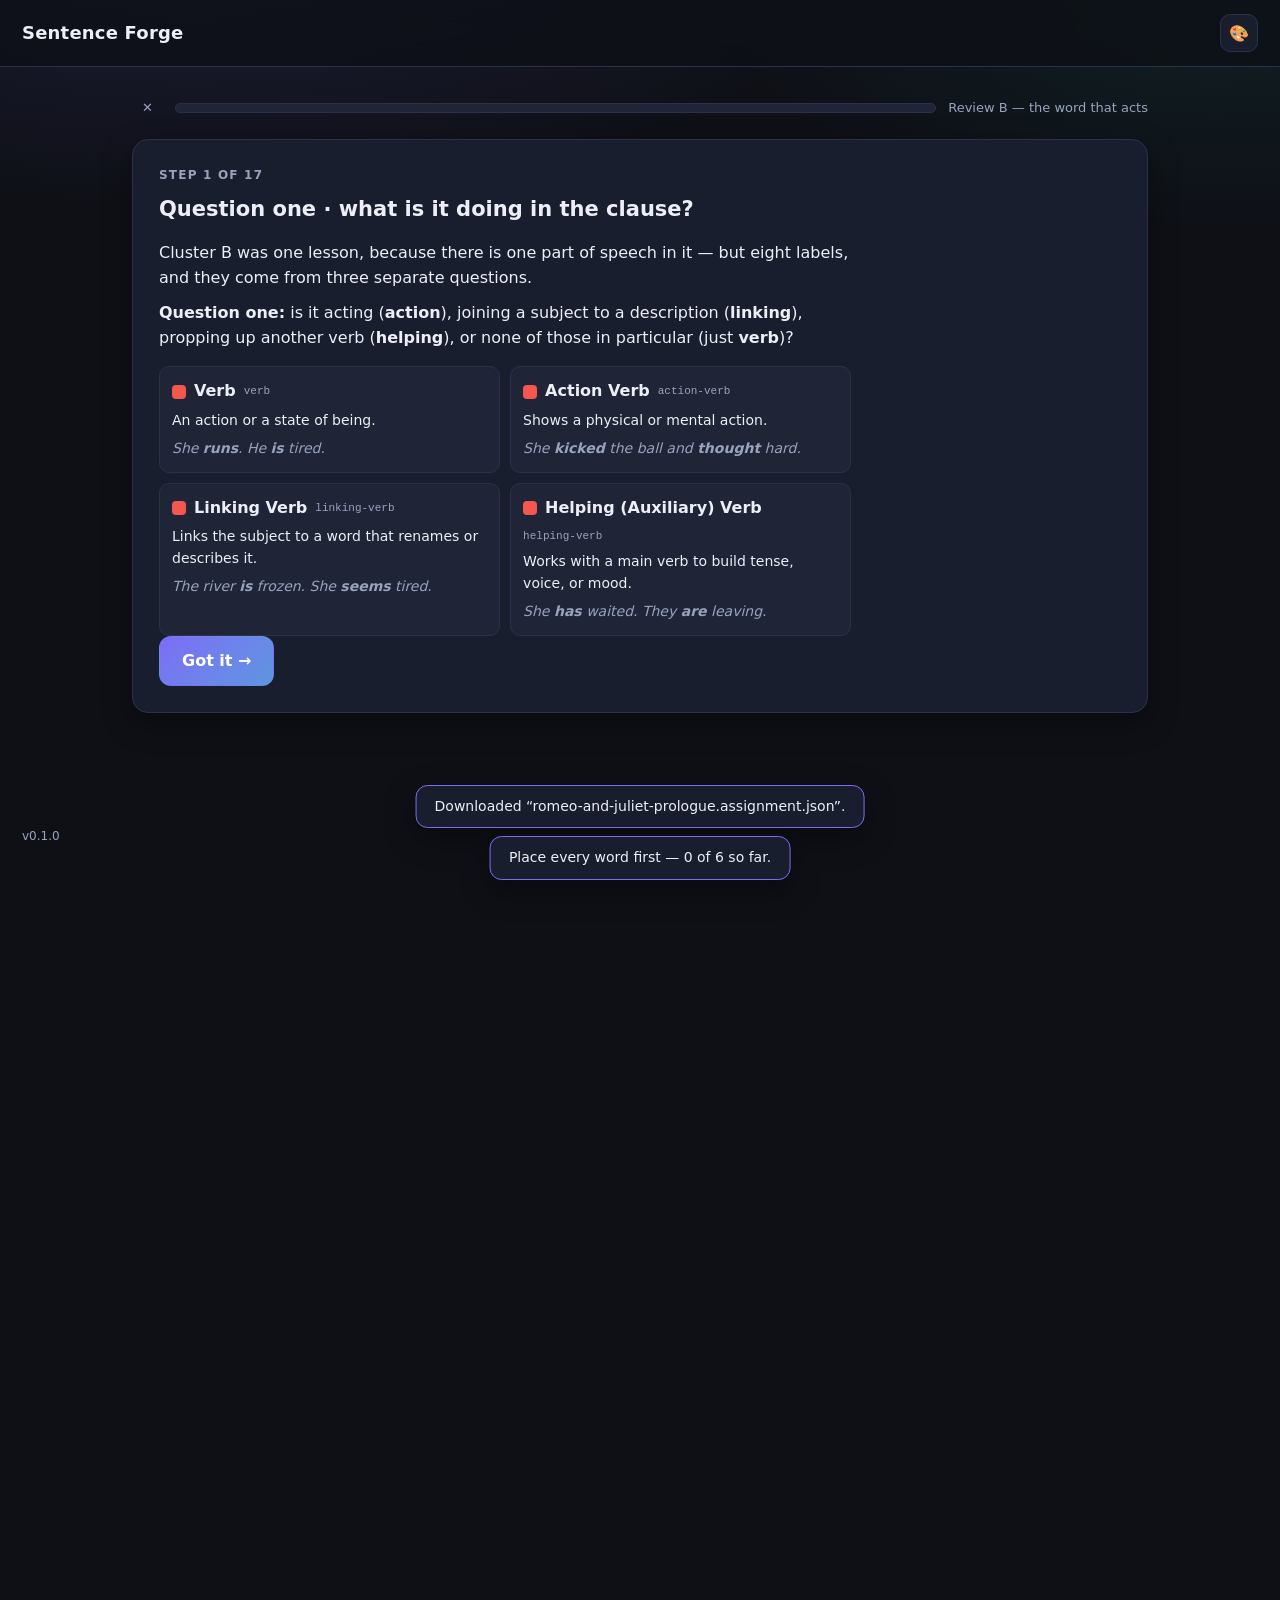
==== commit 2f286965: "Finish Unit 1: the capstone, the sort step, and the split of unit-pos.js Phase 3 of plans/proposals/" ====
--- a/tools/dom-check.html
+++ b/tools/dom-check.html
@@ -88,7 +88,13 @@
   <script src="../js/display.js"></script>
   <script src="../js/quiz.js"></script>
   <script src="../js/study-model.js"></script>
+  <!-- Same order as index.html: it is the unit's path order. -->
   <script src="../js/unit-pos.js"></script>
+  <script src="../js/unit-pos-a.js"></script>
+  <script src="../js/unit-pos-b.js"></script>
+  <script src="../js/unit-pos-c.js"></script>
+  <script src="../js/unit-pos-d.js"></script>
+  <script src="../js/unit-pos-capstone.js"></script>
   <script src="../js/study.js"></script>
   <script src="../js/app.js"></script>
 
@@ -318,6 +324,8 @@
         { name: "assignment checks", fn: assignmentChecks },
         { name: "study map checks", fn: studyMapChecks },
         { name: "study review checks", fn: studyReviewChecks },
+        { name: "study sort checks", fn: studySortChecks },
+        { name: "study capstone checks", fn: studyCapstoneChecks },
         { name: "study stop checks", fn: studyStopChecks },
         { name: "study walk-every-stop checks", fn: studyWalkAllChecks },
       ], finish);
@@ -937,19 +945,41 @@
         app.querySelector(".view-study").querySelectorAll(".study-stop.is-done").length === 0);
 
       /* An unauthored stop must say so rather than render an empty quiz.
-       * `capstone` is the last one left (plans/017); this check moved off `verbs`
-       * when plans/016 authored it. Read the flag rather than naming a stop, so
-       * the check cannot quietly stop testing anything at all. */
-      var pending = stops.filter(function (s) { return s.todo; })[0];
-      check("S-5: at least one stop is still unauthored, so this check tests something",
-        !!pending);
-      if (pending) {
-        location.hash = "#/study/pos/" + pending.id;
+       *
+       * EVERY stop in Unit 1 is authored now (plans/017 finished the capstone), so
+       * there is nothing real left for this to point at — and a check with nothing
+       * to test is worse than no check. Both paths are still live code that a
+       * second unit will land on, so drive them with a stop that exists for the
+       * length of this check and then take it away again. */
+      check("S-5: no stop in Unit 1 is unauthored any more",
+        stops.filter(function (s) { return s.todo; }).length === 0);
+
+      var unit = wjt.study.unit("pos");
+      unit.stops.push({
+        id: "dom-check-pending", n: 99, cluster: "end", todo: true,
+        title: "Not written yet", blurb: "Exists only inside this check.",
+      });
+      try {
+        location.hash = "#/study/pos";
         wjt.rerender();
-        check("S-5: an unauthored stop (" + pending.id + ") shows a 'not ready' state, " +
-          "not a broken quiz",
+        var withPending = app.querySelector(".view-study");
+        check("S-5: a stop marked todo appears on the map, greyed out and not a link",
+          withPending.querySelectorAll(".study-stop.is-todo").length === 1 &&
+          withPending.querySelectorAll("a.study-stop.is-todo").length === 0 &&
+          /Coming soon/.test(withPending.querySelector(".study-stop.is-todo").textContent || ""));
+        check("S-5: a todo stop is never offered as the next one",
+          (withPending.querySelector(".study-stop.is-next") || {}).getAttribute &&
+          withPending.querySelector(".study-stop.is-next").getAttribute("href") !==
+            "#/study/pos/dom-check-pending");
+
+        location.hash = "#/study/pos/dom-check-pending";
+        wjt.rerender();
+        check("S-5: a stop that assembles no steps shows a 'not ready' state, not a " +
+          "broken quiz",
           !!app.querySelector(".view-study .empty-state") &&
           !app.querySelector(".view-study .quiz-card"));
+      } finally {
+        unit.stops.pop();
       }
     }
 
@@ -1007,7 +1037,10 @@
      *
      * Order matters: an open feedback panel owns the flow, and a `tap` question
      * must be given a SELECTION before Check — pressing Check empty is designed
-     * to refuse and not score, so clicking it blindly loops forever. */
+     * to refuse and not score, so clicking it blindly loops forever. A `sort` has
+     * the same property with every word: Check refuses until they are all placed.
+     * Getting either of those wrong shows up as a stalled stop in S-13, which is
+     * how this function is really tested. */
     function studyAdvance() {
       var v = app.querySelector(".view-study");
       if (!v) return false;
@@ -1019,6 +1052,21 @@
       }
 
       var chk = v.querySelector('[data-act="check"]');
+
+      // Every word into the FIRST bucket, one action at a time — mostly wrong on
+      // purpose, like the tap walker's first-token answer.
+      var tray = v.querySelector('[data-role="words"]');
+      if (tray && chk) {
+        var loose = tray.querySelector(".sort-word:not(.is-placed)");
+        if (loose) {
+          loose.click();
+          v.querySelector(".sort-bucket").click();
+          return true;
+        }
+        chk.click();
+        return true;
+      }
+
       if (chk) {
         var tok = v.querySelector('[data-role="stage"] .gl-token');
         if (tok) { tok.focus(); key(tok, { key: "Enter" }); }
@@ -1063,8 +1111,8 @@
         if (wjt.study.progress.read("pos").done[stop.id] !== 1) unrecorded.push(stop.id);
       });
 
-      check("S-13: every authored stop is walkable (" + authored.length + " of 15)",
-        authored.length === 14);
+      check("S-13: every stop is walkable (" + authored.length + " of 15)",
+        authored.length === 15);
       check("S-13: no stop stalls or loops" +
         (stalled.length ? " (stalled: " + stalled.join(", ") + ")" : ""), !stalled.length);
       check("S-13: every stop reaches its results screen" +
@@ -1074,17 +1122,246 @@
         (unrecorded.length ? " (not recorded: " + unrecorded.join(", ") + ")" : ""),
         !unrecorded.length);
 
-      // Having walked them all, the map must agree there is nothing left but the
-      // one stop plans/017 still owes.
+      // Having walked them all, the map must agree the unit is finished.
       location.hash = "#/study/pos";
       wjt.rerender();
       var mapView = app.querySelector(".view-study");
-      check("S-13: with every authored stop done, the map offers no next stop",
+      check("S-13: with every stop done, the map offers no next stop",
         !wjt.study.nextStop("pos", wjt.study.progress.read("pos")) &&
         !mapView.querySelector(".study-stop.is-next"));
-      check("S-13: the map ticks all 14 and still shows the capstone as coming soon",
-        mapView.querySelectorAll(".study-stop.is-done").length === 14 &&
-        mapView.querySelectorAll(".study-stop.is-todo").length === 1);
+      check("S-13: the map ticks all fifteen and shows nothing as coming soon",
+        mapView.querySelectorAll(".study-stop.is-done").length === 15 &&
+        mapView.querySelectorAll(".study-stop.is-todo").length === 0);
+
+      wjt.study.progress.reset("pos");
+    }
+
+    /* The `sort` step (plans/017). Walk a review stop to its sort screen and drive
+     * it the way a student would — and the way an AT user would.
+     *
+     * On Enter: every control here is a real <button>, so Enter and Space activate
+     * it through the browser's own behaviour. A synthetic keydown does NOT produce
+     * a click, and giving the buttons their own Enter handler would make a real
+     * Enter fire twice. So what is asserted is the thing that makes Enter work —
+     * that these are buttons — plus `.click()`, which is exactly what a native
+     * Enter dispatches. The arrow keys are ours and are asserted directly. */
+    function studySortChecks() {
+      wjt.study.progress.reset("pos");
+      location.hash = "#/study/pos/review-a";
+      wjt.rerender();
+
+      var step = wjt.study.steps("pos", "review-a").filter(function (s) {
+        return s.kind === "sort";
+      })[0];
+      check("S-14: review-a assembles a sort step", !!step);
+      if (!step) return;
+
+      // Stop ON the sort screen: studyAdvance() would start filling it in.
+      var guard = 0, v = app.querySelector(".view-study");
+      while (guard++ < 200) {
+        v = app.querySelector(".view-study");
+        if (!v || v.querySelector('[data-role="words"]')) break;
+        if (!studyAdvance()) break;
+      }
+      v = app.querySelector(".view-study");
+      var tray = v.querySelector('[data-role="words"]');
+      check("S-14: the sort screen is reachable by walking the stop", !!tray);
+      if (!tray) return;
+
+      var chips = v.querySelectorAll(".sort-word");
+      var buckets = v.querySelectorAll(".sort-bucket");
+      check("S-14: one chip per word (" + chips.length + ") and one bucket per part " +
+        "of speech (" + buckets.length + ")",
+        chips.length === step.words.length && buckets.length === step.buckets.length);
+      check("S-14: every control is a real button, which is what makes Enter and Space work",
+        Array.prototype.every.call(v.querySelectorAll(".sort-word, .sort-bucket"),
+          function (b) { return b.tagName === "BUTTON" && b.type === "button"; }));
+      check("S-14: nothing is placed to begin with, and every chip says so in its name",
+        Array.prototype.every.call(chips, function (c) {
+          return !c.classList.contains("is-placed") &&
+            /not placed/.test(c.getAttribute("aria-label") || "");
+        }));
+
+      // Check with nothing placed must refuse rather than score it wrong.
+      var fbBefore = v.querySelector(".quiz-feedback").hidden;
+      v.querySelector('[data-act="check"]').click();
+      v = app.querySelector(".view-study");
+      check("S-14: Check refuses an empty sort instead of marking it wrong",
+        fbBefore === true && v.querySelector(".quiz-feedback").hidden === true);
+
+      // --- the pointer path: tap a word, tap a bucket ---
+      var first = v.querySelectorAll(".sort-word")[0];
+      var firstWord = first.getAttribute("data-word");
+      first.click();
+      check("S-14: tapping a word picks it up, and says so without relying on colour",
+        first.getAttribute("aria-pressed") === "true" &&
+        first.classList.contains("is-picked") &&
+        /picked up/.test(first.getAttribute("aria-label") || ""));
+      check("S-14: while a word is picked up, each bucket offers to take it",
+        /put/.test(v.querySelector(".sort-bucket").getAttribute("aria-label") || "") &&
+        (v.querySelector(".sort-bucket").getAttribute("aria-label") || "")
+          .indexOf(firstWord) !== -1);
+
+      function bucketEl(id) {
+        return v.querySelector('.sort-bucket[data-bucket="' + id + '"]');
+      }
+      var home = step.expected[firstWord];
+      bucketEl(home).click();
+      check("S-14: tapping a bucket places the word, and the ASSIGNMENT is in its name",
+        first.classList.contains("is-placed") &&
+        (first.getAttribute("aria-label") || "")
+          .indexOf("placed in " + wjt.LABELS[home].name) !== -1);
+      check("S-14: the bucket counts what it holds",
+        bucketEl(home).querySelector('[data-role="n"]').textContent === "1");
+      check("S-14: the live region reports progress",
+        /1 of \d+ placed/.test(v.querySelector('[data-role="status"]').textContent || ""));
+
+      // Tapping a placed word takes it back out — the undo path.
+      first.click();
+      check("S-14: tapping a placed word takes it back out",
+        !first.classList.contains("is-placed") &&
+        /not placed/.test(first.getAttribute("aria-label") || "") &&
+        bucketEl(home).querySelector('[data-role="n"]').textContent === "");
+
+      // --- the keyboard path: arrows walk a group, then activate ---
+      first.focus();
+      key(first, { key: "ArrowRight" });
+      check("S-14: ArrowRight moves focus to the next word",
+        document.activeElement === v.querySelectorAll(".sort-word")[1]);
+      key(document.activeElement, { key: "ArrowLeft" });
+      check("S-14: ArrowLeft moves back", document.activeElement === first);
+      var b0 = v.querySelectorAll(".sort-bucket")[0];
+      b0.focus();
+      key(b0, { key: "ArrowDown" });
+      check("S-14: the arrow keys walk the buckets too, and wrap inside their own group",
+        document.activeElement === v.querySelectorAll(".sort-bucket")[1 % buckets.length]);
+
+      // --- place them all, correctly, and score it ---
+      Array.prototype.forEach.call(v.querySelectorAll(".sort-word"), function (c) {
+        var w = c.getAttribute("data-word");
+        c.click();
+        bucketEl(step.expected[w]).click();
+      });
+      check("S-14: every word can be placed", !v.querySelector(".sort-word:not(.is-placed)"));
+      v.querySelector('[data-act="check"]').click();
+      v = app.querySelector(".view-study");
+      var fb = v.querySelector(".quiz-feedback");
+      check("S-14: a completed sort is scored", !!fb && fb.hidden === false);
+      check("S-14: the correct sort is scored RIGHT",
+        !!fb && fb.classList.contains("is-right"));
+      check("S-14: the verdict reaches a screen reader on every chip",
+        Array.prototype.every.call(v.querySelectorAll(".sort-word"), function (c) {
+          return /correct/.test(c.getAttribute("aria-label") || "");
+        }));
+      check("S-14: everything is disabled once scored",
+        Array.prototype.every.call(
+          v.querySelectorAll(".sort-word, .sort-bucket, .quiz-answers button"),
+          function (b) { return b.disabled; }));
+
+      /* And the wrong path, on a different stop, because it is the one that has to
+       * name where each word actually belonged. */
+      location.hash = "#/study/pos/review-b";
+      wjt.rerender();
+      var stepB = wjt.study.steps("pos", "review-b").filter(function (s) {
+        return s.kind === "sort";
+      })[0];
+      var g2 = 0;
+      while (g2++ < 200) {
+        v = app.querySelector(".view-study");
+        if (!v || v.querySelector('[data-role="words"]')) break;
+        if (!studyAdvance()) break;
+      }
+      v = app.querySelector(".view-study");
+      if (!v.querySelector('[data-role="words"]') || !stepB) {
+        check("S-14: review-b's sort is reachable", false);
+        return;
+      }
+      // Everything into the first bucket: at least one word must land wrong.
+      var wrongBucket = v.querySelectorAll(".sort-bucket")[0].getAttribute("data-bucket");
+      Array.prototype.forEach.call(v.querySelectorAll(".sort-word"), function (c) {
+        c.click();
+        v.querySelectorAll(".sort-bucket")[0].click();
+      });
+      v.querySelector('[data-act="check"]').click();
+      v = app.querySelector(".view-study");
+      fb = v.querySelector(".quiz-feedback");
+      var misplaced = Object.keys(stepB.expected).filter(function (w) {
+        return stepB.expected[w] !== wrongBucket;
+      });
+      check("S-14: a wrong sort is scored wrong", !!fb && fb.classList.contains("is-wrong"));
+      check("S-14: the feedback names every misplaced word (" + misplaced.length + ")",
+        misplaced.every(function (w) { return (fb.textContent || "").indexOf(w) !== -1; }));
+      check("S-14: each wrong chip says where the word really belonged",
+        misplaced.every(function (w) {
+          var c = v.querySelector('.sort-word[data-word="' + w + '"]');
+          return !!c && c.classList.contains("is-wrong") &&
+            (c.getAttribute("aria-label") || "")
+              .indexOf("belongs in " + wjt.LABELS[stepB.expected[w]].name) !== -1;
+        }));
+
+      wjt.study.progress.reset("pos");
+    }
+
+    /* The capstone (plans/017). It is the one stop that assesses rather than
+     * teaches, and the one whose results screen reports by CLUSTER — which is the
+     * whole reason it is worth a suite of its own. Played end to end over
+     * file:///, then the results screen is read back. */
+    function studyCapstoneChecks() {
+      wjt.study.progress.reset("pos");
+      location.hash = "#/study/pos/capstone";
+      wjt.rerender();
+
+      var v = app.querySelector(".view-study");
+      check("S-15: the capstone renders a quiz, not a 'coming soon' card",
+        !!v && !!v.querySelector(".quiz-card") && !v.querySelector(".empty-state"));
+      if (!v || !v.querySelector(".quiz-card")) return;
+      check("S-15: it opens on a question — an assessment has no teach screen",
+        !v.querySelector(".study-labels"));
+
+      var steps = wjt.study.steps("pos", "capstone");
+      var scorable = wjt.study.scorable(steps);
+      check("S-15: every step of the capstone is a scored question (" + scorable.length + ")",
+        scorable.length === steps.length && scorable.length >= 25);
+
+      /* Walk it. Taps are answered by selecting the first token and sorts by
+       * dropping everything in the first bucket, so some clusters come out clean
+       * and some do not — which is what exercises BOTH forms of a results row. */
+      var out = 0;
+      while (out++ < 600 && studyAdvance()) { /* play */ }
+      check("S-15: the capstone terminates rather than looping (" + out + " actions)",
+        out < 600);
+      v = app.querySelector(".view-study");
+      check("S-15: it reaches a results screen", !!v.querySelector(".quiz-results"));
+
+      var rows = v.querySelectorAll(".cluster-report .cluster-row");
+      check("S-15: results are reported BY CLUSTER (" + rows.length + " rows), never as a " +
+        "list of thirty items",
+        rows.length >= 4 && !v.querySelector(".missed-row"));
+      var counted = 0, clean = 0, revisit = 0, wellFormed = true;
+      Array.prototype.forEach.call(rows, function (r) {
+        var m = /(\d+) of (\d+) correct/.exec(r.textContent || "");
+        if (!m) { wellFormed = false; return; }
+        counted += +m[2];
+        if (r.classList.contains("is-clean")) clean++;
+        if (r.querySelector("a.btn")) revisit++;
+        // Every row must either be clean or hand back a way into that cluster.
+        if (!r.classList.contains("is-clean") && !r.querySelector("a.btn") &&
+          r.textContent.indexOf("Everything at once") === -1) wellFormed = false;
+      });
+      check("S-15: every row reads “n of m correct”, and a row that is not clean offers " +
+        "a way back in (" + revisit + " revisit, " + clean + " clean)", wellFormed);
+      check("S-15: the rows account for every question asked (" + counted + "/" +
+        scorable.length + ")", counted === scorable.length);
+      check("S-15: at least one cluster row points back at a stop to re-enter",
+        revisit > 0);
+      var links = v.querySelectorAll(".cluster-report a.btn");
+      check("S-15: those links are real routes into the unit",
+        Array.prototype.every.call(links, function (a) {
+          return /^#\/study\/pos\/[a-z-]+$/.test(a.getAttribute("href") || "");
+        }));
+      check("S-15: finishing the capstone records it done, with a score",
+        wjt.study.progress.read("pos").done.capstone === 1 &&
+        typeof wjt.study.progress.read("pos").best.capstone === "number");
 
       wjt.study.progress.reset("pos");
     }
--- a/css/styles.css
+++ b/css/styles.css
@@ -1663,6 +1663,74 @@
 .study-choice { text-align: left; white-space: normal; max-width: 100%; }
 .study-stop-label { margin-left: auto; }
 
+/* ---- the `sort` step ----
+   Tap to assign, never drag: the words and the buckets are two flat rows of
+   real buttons, and a word chip STAYS PUT when it is placed — where it went
+   shows on the chip. That is deliberate on three counts: no drag on a tablet
+   (pilot.md), no focus lost to a re-parented element, and no answer conveyed
+   by position. Colour here is decoration on top of the chip's own text tag. */
+.sort-words,
+.sort-buckets {
+  display: flex;
+  flex-wrap: wrap;
+  gap: 8px;
+}
+.sort-buckets { margin-top: 14px; }
+.sort-status { margin-top: 12px; min-height: 1.2em; }
+
+.sort-word,
+.sort-bucket {
+  display: inline-flex;
+  align-items: center;
+  gap: 8px;
+  padding: 8px 12px;
+  border: 2px solid var(--c, var(--line));
+  border-radius: 10px;
+  background: var(--card-2);
+  color: inherit;
+  font: inherit;
+  cursor: pointer;
+}
+.sort-word:hover:not(:disabled),
+.sort-bucket:hover:not(:disabled) { border-color: var(--accent); }
+
+.sort-word-tag {
+  font-size: 11px;
+  font-weight: 700;
+  text-transform: uppercase;
+  letter-spacing: 0.03em;
+  color: var(--muted);
+}
+.sort-word.is-placed .sort-word-tag { color: var(--c, var(--muted)); }
+.sort-word.is-picked {
+  border-color: var(--accent);
+  box-shadow: 0 0 0 3px color-mix(in srgb, var(--accent) 30%, transparent);
+}
+.sort-word.is-right { border-color: var(--ok); }
+.sort-word.is-wrong { border-color: var(--danger); border-style: dashed; }
+.sort-word:disabled,
+.sort-bucket:disabled { cursor: default; opacity: 1; }
+
+.sort-bucket { font-weight: 700; }
+.sort-bucket-n { font-weight: 800; color: var(--muted); min-width: 1ch; }
+
+/* ---- results by cluster (the capstone) ----
+   One row per cluster with a way back into it, because that is the only thing a
+   thirty-question score is actionable as. */
+.cluster-report { display: grid; gap: 8px; margin-top: 10px; text-align: left; }
+.cluster-row {
+  display: flex;
+  align-items: center;
+  gap: 12px;
+  padding: 10px 14px;
+  border: 1px solid var(--line);
+  border-radius: 10px;
+  background: var(--card-2);
+}
+.cluster-row > div:first-child { flex: 1; min-width: 0; }
+.cluster-row.is-clean { border-color: color-mix(in srgb, var(--ok) 45%, var(--line)); }
+.cluster-tick { color: var(--ok); font-weight: 800; }
+
 /* Mounted only while a print is in flight, and never visible on screen. */
 #print-root { display: none; }
 
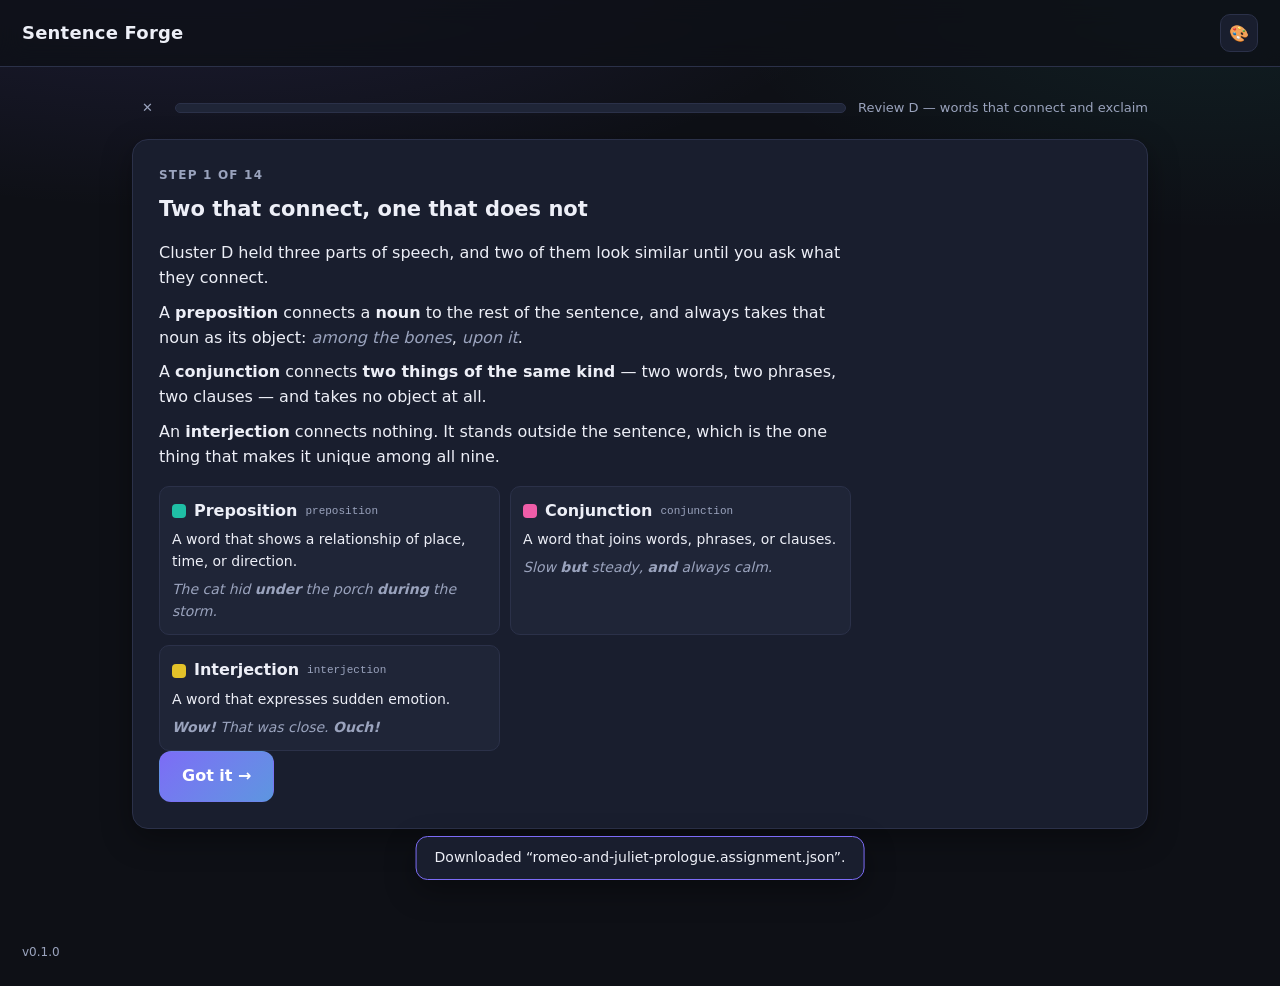
==== commit 680c6c65: "Shuffle Unit 1's answers, and stop lying about which word a tap wants Two faults in the delivered qu" ====
--- a/tools/dom-check.html
+++ b/tools/dom-check.html
@@ -325,6 +325,7 @@
         { name: "study map checks", fn: studyMapChecks },
         { name: "study review checks", fn: studyReviewChecks },
         { name: "study sort checks", fn: studySortChecks },
+        { name: "study answer-order checks", fn: studyAnswerOrderChecks },
         { name: "study capstone checks", fn: studyCapstoneChecks },
         { name: "study stop checks", fn: studyStopChecks },
         { name: "study walk-every-stop checks", fn: studyWalkAllChecks },
@@ -1302,6 +1303,167 @@
       wjt.study.progress.reset("pos");
     }
 
+    /* Answer order, and a tap question with more than one right answer (plans/018).
+     *
+     * The model-level facts live in tools/smoke-test.js. What belongs HERE is that
+     * the view honours them: it must not re-sort options back into the order they
+     * were authored in, and a tap that accepts six words has to reveal the word the
+     * student picked rather than the one the generator built the question from.
+     * Both are things only a rendered screen can be wrong about. */
+    function studyAnswerOrderChecks() {
+      wjt.study.progress.reset("pos");
+      location.hash = "#/study/pos/nouns";
+      wjt.rerender();
+
+      var stop = wjt.study.stop("pos", "nouns");
+      var steps = wjt.study.steps("pos", "nouns");
+      var v = app.querySelector(".view-study"), guard = 0;
+
+      // Walk to the first choice question.
+      while (guard++ < 20) {
+        v = app.querySelector(".view-study");
+        if (v.querySelector(".quiz-option")) break;
+        if (!studyAdvance()) break;
+      }
+      v = app.querySelector(".view-study");
+      var opts = v.querySelectorAll(".quiz-option");
+      var step = steps.filter(function (s) { return s.kind === "choice"; })[0];
+      check("S-16: a choice question renders one button per option",
+        opts.length > 0 && !!step && opts.length === step.options.length);
+      if (!opts.length || !step) return;
+
+      var rendered = Array.prototype.map.call(opts, function (b) { return b.innerHTML; }).join("|");
+      check("S-16: the view renders the options in the model's order",
+        rendered === step.options.map(function (o) { return o.text; }).join("|"));
+
+      var src = (stop.items || []).filter(function (it) { return it.stem === step.stem; })[0];
+      check("S-16: and that is NOT the order the item was written in",
+        !!src && src.options.map(function (o) { return o.text; }).join("|") !== rendered);
+
+      var answerAt = -1;
+      step.options.forEach(function (o, i) { if (o.correct) answerAt = i; });
+      check("S-16: the answer to this question is not sitting in the first slot",
+        answerAt > 0);
+      /* Every item in this unit is AUTHORED correct-answer-first, so before the
+       * shuffle this click scored 100% on every choice question in all fifteen
+       * stops without reading a word of it. */
+      opts[0].click();
+      v = app.querySelector(".view-study");
+      var fb = v.querySelector(".quiz-feedback");
+      check("S-16: clicking the first option is WRONG, where it always used to be right",
+        !!fb && fb.classList.contains("is-wrong"));
+      check("S-16: and the option that really is correct is the one revealed",
+        v.querySelectorAll(".quiz-option")[answerAt].classList.contains("is-right"));
+
+      /* --- a tap with several right answers --- *
+       * The first tap of `nouns` asks for a noun in a sentence with two of them,
+       * built from the first ("moss") and also accepting the second ("vaults."). */
+      wjt.study.progress.reset("pos");
+      location.hash = "#/study/pos/nouns";
+      wjt.rerender();
+
+      var tapStep = null;
+      wjt.study.steps("pos", "nouns").forEach(function (s) {
+        if (s.kind === "tap" && !tapStep) tapStep = s;
+      });
+      var hops = 0;
+      while (hops++ < 40) {
+        v = app.querySelector(".view-study");
+        if (v.querySelector('[data-act="check"]') &&
+          v.querySelector('[data-role="stage"] .gl-token')) break;
+        if (!studyAdvance()) break;
+      }
+      v = app.querySelector(".view-study");
+      check("S-17: nouns opens on a tap with more than one right answer (" +
+        (tapStep ? tapStep.accept.length : 0) + ")", !!tapStep && tapStep.accept.length > 1);
+      if (!tapStep || tapStep.accept.length < 2) return;
+
+      var promptText = v.querySelector(".quiz-prompt").textContent || "";
+      check("S-17: the prompt asks for ANY ONE of them and says how many there are",
+        /any\s*one/i.test(promptText) &&
+        promptText.indexOf("there are " + tapStep.accept.length) !== -1);
+
+      // Answer with the SECOND right answer, which is not the one it was built from.
+      var second = tapStep.accept[1];
+      var target = v.querySelectorAll('[data-role="stage"] .gl-token')[second.first];
+      check("S-17: the second right answer is a selectable token", !!target);
+      if (!target) return;
+      target.focus();
+      key(target, { key: "Enter" });
+      v.querySelector('[data-act="check"]').click();
+      v = app.querySelector(".view-study");
+
+      var tfb = v.querySelector(".quiz-feedback");
+      var word = tapStep.sentence.text.slice(second.start, second.end);
+      check("S-17: the second right answer scores RIGHT, not just the first",
+        !!tfb && tfb.classList.contains("is-right"));
+      /* The picked word must be the SUBJECT of the feedback, not merely mentioned
+       * in it. With two right answers the wording names both — "…is a noun. The
+       * other one is “moss”." — so a bare indexOf passes even when the two are the
+       * wrong way round, which is the very fault being tested. */
+      check("S-17: the feedback leads with the word the student picked (“" + word + "”)",
+        (tfb.textContent || "").indexOf("“" + word + "” is ") !== -1);
+      /* The defect this replaces: `accept` carried token ranges only, so the reveal
+       * could only ever highlight the span the question was BUILT from. A student
+       * who correctly picked "vaults." was told "Correct" and then shown "moss". */
+      var toks = v.querySelectorAll('[data-role="stage"] .gl-token');
+      var hl = v.querySelectorAll('[data-role="stage"] .gl-token.is-hl');
+      check("S-17: the reveal highlights THAT word, not the one the question came from",
+        hl.length > 0 && hl[0] === toks[second.first]);
+
+      // The next tap along has one right answer, and must still read "Select the".
+      var single = "", g3 = 0;
+      while (g3++ < 60) {
+        v = app.querySelector(".view-study");
+        var p = v.querySelector(".quiz-prompt");
+        if (p && v.querySelector('[data-act="check"]') &&
+          v.querySelector('[data-role="stage"] .gl-token') &&
+          /^Select the /.test(p.textContent || "")) { single = p.textContent; break; }
+        if (!studyAdvance()) break;
+      }
+      check("S-17: a tap with ONE right answer still reads “Select the …”",
+        !!single && !/any\s*one/i.test(single));
+
+      /* The fifteen-interjection sentence — "Ugh! ugh! ugh! — …". It must still
+       * say how many there are, and must NOT recite them: printing fifteen
+       * identical words teaches nothing the count hasn't already said. */
+      wjt.study.progress.reset("pos");
+      location.hash = "#/study/pos/interjections";
+      wjt.rerender();
+
+      var bigStep = null;
+      wjt.study.steps("pos", "interjections").forEach(function (s) {
+        if (s.kind === "tap" && !bigStep) bigStep = s;
+      });
+      var g4 = 0;
+      while (g4++ < 60) {
+        v = app.querySelector(".view-study");
+        if (v.querySelector('[data-act="check"]') &&
+          v.querySelector('[data-role="stage"] .gl-token')) break;
+        if (!studyAdvance()) break;
+      }
+      v = app.querySelector(".view-study");
+      check("S-17: the many-interjection sentence states its count (" +
+        (bigStep ? bigStep.accept.length : 0) + ")",
+        !!bigStep && bigStep.accept.length > 6 &&
+        (v.querySelector(".quiz-prompt").textContent || "")
+          .indexOf("there are " + bigStep.accept.length) !== -1);
+      if (bigStep) {
+        var t0 = v.querySelectorAll('[data-role="stage"] .gl-token')[bigStep.accept[0].first];
+        if (t0) {
+          t0.focus();
+          key(t0, { key: "Enter" });
+          v.querySelector('[data-act="check"]').click();
+          v = app.querySelector(".view-study");
+          check("S-17: and does not recite all " + bigStep.accept.length + " of them",
+            (v.querySelector(".quiz-feedback").textContent || "")
+              .indexOf("All " + bigStep.accept.length + " here") === -1);
+        }
+      }
+
+      wjt.study.progress.reset("pos");
+    }
+
     /* The capstone (plans/017). It is the one stop that assesses rather than
      * teaches, and the one whose results screen reports by CLUSTER — which is the
      * whole reason it is worth a suite of its own. Played end to end over
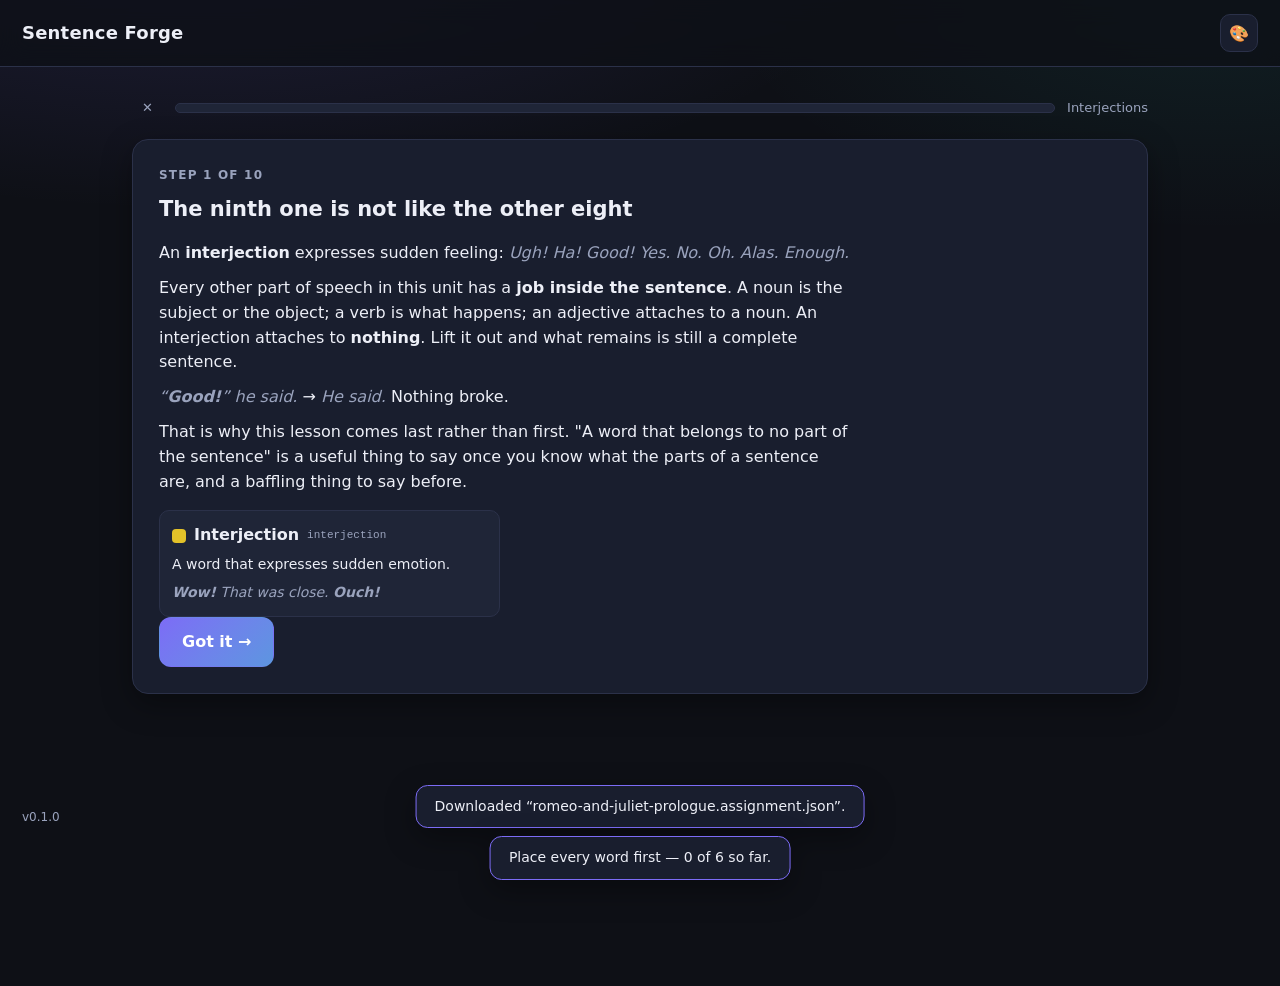
==== commit 1ac28b15: "Run 019: a phrase is selectable, and fix the two ways it wasn't The spike asked whether a student ca" ====
--- a/tools/dom-check.html
+++ b/tools/dom-check.html
@@ -18,6 +18,11 @@
     - Runtime checks (6–8): load the FULL app (app.js/display.js/quiz.js) against
       the real page chrome and verify boot, storage guards, the keyboard token
       selection path, and the confirmation dialog's a11y (audit P0-2/P0-3).
+    - Multi-token selection (MT-1..5): the DRAG half of attachSelection, which
+      Unit 1 cannot reach — every one of its annotations is one word wide — and
+      which Unit 2's phrase questions are made of. Pointer drags in three pointer
+      types, an interrupted gesture, the keyboard anchor, and a drag across a line
+      break. See plans/done/019; two of the five were faults when first asserted.
     - Presentation checks (9–10): drive the real Present and Quiz views and assert
       the slide-shell contract (UI audit 0.1.0) — no document overflow, stage/nav/
       controls/panel within the viewport, clean state reserves no hidden lanes,
@@ -270,6 +275,56 @@
         "(" + grids.length + " lines, worst overflow " + worst + "px)",
         grids.length > 1 && runOff === 0);
       stressHost.parentNode.removeChild(stressHost);
+    }
+
+    /* MT-5 (plans/019): a drag that CROSSES A LINE BREAK. A wrapped sentence is
+     * several .gl-grid line grids, so a phrase spanning a break is the case most
+     * likely to fail — attachSelection scopes a drag by containment in the
+     * sentence root rather than in one grid, and this is what asserts that.
+     *
+     * Built here, before the settle chain, and measured in the chain's first
+     * step: the renderer lays every sentence out as one line and re-wraps in a
+     * LATER task (plans/014), so a drag driven in the rendering task would
+     * measure the single-line layout and never touch the wrap at all. The host is
+     * pinned in the viewport (elementFromPoint, see dragTokens) and removed as
+     * soon as it has been used, so it can't sit over the geometry checks. */
+    var mtWrapHost = null, mtWrap = null, mtWrapPicked = null;
+    function buildMultiTokenWrap() {
+      mtWrapHost = pinnedHost();
+      mtWrapHost.style.width = "300px";
+      mtWrap = wjt.renderSentence(
+        { text: "In the deepest recesses of the vaults beneath the palazzo the pair " +
+                "went onward with their torches held low.", annotations: [] },
+        { layers: ["pos"], interactive: true,
+          onSelect: function (range) { mtWrapPicked = range; } });
+      mtWrapHost.appendChild(mtWrap.root);
+    }
+    function checkMultiTokenWrap() {
+      if (!mtWrapHost) return;
+      var grids = mtWrap.root.querySelectorAll(".gl-grid");
+      var toks = mtWrap.root.querySelectorAll(".gl-token");
+      check("MT-5: the fixture really wrapped (" + grids.length + " lines)", grids.length > 1);
+      // The first word of line 2, and a word before it on line 1.
+      var second = grids.length > 1 ? grids[1].querySelector(".gl-token") : null;
+      var to = second ? +second.dataset.i : -1;
+      check("MT-5: line 2 starts at a real word (" + to + ")", to > 0);
+      if (to > 0) {
+        var from = to - 1;
+        var via = [];
+        for (var i = from; i <= to; i++) via.push(toks[i]);
+        ["mouse", "touch"].forEach(function (kind) {
+          mtWrap.selection.clear();
+          mtWrapPicked = null;
+          dragTokens(toks[from], toks[to + (to + 1 < toks.length ? 1 : 0)], via, kind);
+          var want = to + (to + 1 < toks.length ? 1 : 0);
+          check("MT-5 (" + kind + "): a drag from line 1 into line 2 selects the whole " +
+            "span across the break (words " + from + "–" + want + ")",
+            !!mtWrapPicked && mtWrapPicked.first === from && mtWrapPicked.last === want &&
+            mtWrap.root.querySelectorAll(".gl-token.is-sel").length === want - from + 1);
+        });
+      }
+      mtWrapHost.parentNode.removeChild(mtWrapHost);
+      mtWrapHost = null;
     }
 
     /* Never measure layout in the same task as the render that produced it.
@@ -312,8 +367,11 @@
       catch (e) { check("runtime checks threw: " + e.message, false); }
       try { buildWrapStress(); }
       catch (e) { check("wrap stress fixture threw: " + e.message, false); }
+      try { buildMultiTokenWrap(); }
+      catch (e) { check("multi-token wrap fixture threw: " + e.message, false); }
       runSettled([
         { name: "wrap stress check", fn: checkWrapStress },
+        { name: "multi-token wrap-crossing drag", fn: checkMultiTokenWrap },
         { name: "present render", fn: presentRender },
         { name: "present clean checks", fn: presentClean },
         { name: "present breakdown checks", fn: presentBreakdown },
@@ -336,6 +394,49 @@
       opts = opts || {};
       opts.bubbles = true; opts.cancelable = true;
       el.dispatchEvent(new KeyboardEvent("keydown", opts));
+    }
+
+    /* --- pointer gestures (plans/019) ------------------------------------- *
+     * Two things about driving wjt.attachSelection() are easy to get wrong and
+     * both make a broken drag look like a passing check:
+     *
+     *   1. `move` resolves the word under the pointer with
+     *      document.elementFromPoint, which only answers for coordinates that
+     *      are ON SCREEN and topmost. A sentence appended below the fold reports
+     *      no token, so every drag collapses to a single tap — and a check that
+     *      only asserts "something was selected" passes. Hence pinnedHost().
+     *   2. Real pointermove/pointerup events are delivered to the element that
+     *      was PRESSED, not the one under the pointer — that is what touch's
+     *      implicit pointer capture does. So dispatch them at the pressed token
+     *      while the coordinates travel, which is the case the elementFromPoint
+     *      design exists for.
+     */
+    function pinnedHost() {
+      var host = document.createElement("div");
+      host.style.cssText = "position:fixed;left:0;top:0;width:900px;z-index:9999;" +
+        "background:var(--bg,#111)";
+      document.body.appendChild(host);
+      return host;
+    }
+    function midOf(el) {
+      var r = el.getBoundingClientRect();
+      return { x: r.left + r.width / 2, y: r.top + r.height / 2 };
+    }
+    function ptr(target, type, pt, kind) {
+      target.dispatchEvent(new PointerEvent(type, {
+        bubbles: true, cancelable: true, composed: true,
+        clientX: pt.x, clientY: pt.y, pointerId: 1, isPrimary: true,
+        pointerType: kind || "mouse",
+        button: type === "pointerup" || type === "pointercancel" ? -1 : 0,
+        buttons: type === "pointerdown" || type === "pointermove" ? 1 : 0,
+      }));
+    }
+    /** Press `from`, travel through `via`, release over `to`. */
+    function dragTokens(from, to, via, kind) {
+      ptr(from, "pointerdown", midOf(from), kind);
+      (via || []).forEach(function (el) { ptr(from, "pointermove", midOf(el), kind); });
+      ptr(from, "pointermove", midOf(to), kind);
+      ptr(from, "pointerup", midOf(to), kind);
     }
 
     function runtimeChecks() {
@@ -394,6 +495,71 @@
       key(focused, { key: "Enter" });
       check("P0-3: Shift+Arrow then Enter commits a multi-word span",
         !!picked && picked.first === 1 && picked.last === 2);
+
+      /* MT-1..4 (plans/019). The MULTI-TOKEN half of token selection — the one
+       * surface Unit 1 could not exercise, because all 841 of its annotations are
+       * one word wide, so all 131 of its tap questions are a single click. Unit 2
+       * is phrases and clauses, where every answer is a span. Everything here was
+       * live but unasserted code, and two of the four were outright faults. */
+      var mtHost = pinnedHost();
+      var mtPicked = null;
+      var mt = wjt.renderSentence(
+        { text: "The two men walked slowly onward beneath the low arches.", annotations: [] },
+        { layers: ["pos"], interactive: true,
+          onSelect: function (range) { mtPicked = range; } });
+      mtHost.appendChild(mt.root);
+      var mtToks = mt.root.querySelectorAll(".gl-token");
+
+      ["mouse", "touch", "pen"].forEach(function (kind) {
+        mt.selection.clear();
+        mtPicked = null;
+        dragTokens(mtToks[1], mtToks[3], [mtToks[2]], kind);
+        check("MT-1 (" + kind + "): a drag across three words commits the whole span",
+          !!mtPicked && mtPicked.first === 1 && mtPicked.last === 3);
+        check("MT-1 (" + kind + "): all three words paint as one selection with its ends marked",
+          mt.root.querySelectorAll(".gl-token.is-sel").length === 3 &&
+          mtToks[1].classList.contains("is-sel-first") &&
+          mtToks[3].classList.contains("is-sel-last"));
+
+        mt.selection.clear();
+        mtPicked = null;
+        dragTokens(mtToks[4], mtToks[2], [mtToks[3]], kind);
+        check("MT-2 (" + kind + "): a right-to-left drag commits the same range, normalized",
+          !!mtPicked && mtPicked.first === 2 && mtPicked.last === 4);
+
+        /* An interrupted gesture. `pointerup` never comes, so before plans/019
+         * the pointermove listener stayed on `document` for the life of the page
+         * — and because it writes the shared head, the selection then followed an
+         * unpressed pointer across the sentence and Check scored whatever it
+         * landed on. A cancel is far likelier on touch than with a mouse. */
+        mt.selection.clear();
+        mtPicked = null;
+        ptr(mtToks[0], "pointerdown", midOf(mtToks[0]), kind);
+        ptr(mtToks[0], "pointercancel", midOf(mtToks[0]), kind);
+        ptr(document.body, "pointermove", midOf(mtToks[5]), kind);   // nothing pressed
+        check("MT-3 (" + kind + "): a cancelled gesture stops tracking the pointer and " +
+          "commits nothing",
+          mtPicked === null && !mt.selection.get() &&
+          mt.root.querySelectorAll(".gl-token.is-sel").length === 0);
+      });
+
+      /* Keyboard: a plain arrow must abandon the selection in progress, or a
+       * student who extends, changes their mind, arrows elsewhere and extends
+       * again is measured from the abandoned anchor — and Enter commits that
+       * instead of the word under the cursor. */
+      mt.selection.clear();
+      mtPicked = null;
+      key(mtToks[1], { key: "ArrowRight", shiftKey: true });          // select 1..2
+      function mtFocused() { return mt.root.querySelector('.gl-token[tabindex="0"]'); }
+      key(mtFocused(), { key: "ArrowRight" });                        // move to 3
+      check("MT-4: a plain arrow abandons the selection in progress",
+        !mt.selection.get() && mt.root.querySelectorAll(".gl-token.is-sel").length === 0);
+      key(mtFocused(), { key: "ArrowRight" });                        // move to 4
+      key(mtFocused(), { key: "ArrowRight", shiftKey: true });        // extend 4..5
+      key(mtFocused(), { key: "Enter" });
+      check("MT-4: Shift+Arrow then extends from the FOCUSED word, not the old anchor",
+        !!mtPicked && mtPicked.first === 4 && mtPicked.last === 5);
+      mtHost.parentNode.removeChild(mtHost);
 
       // 8. Confirmation dialog a11y (audit P0-3): named + Tab focus trap.
       var confirmed = false;
